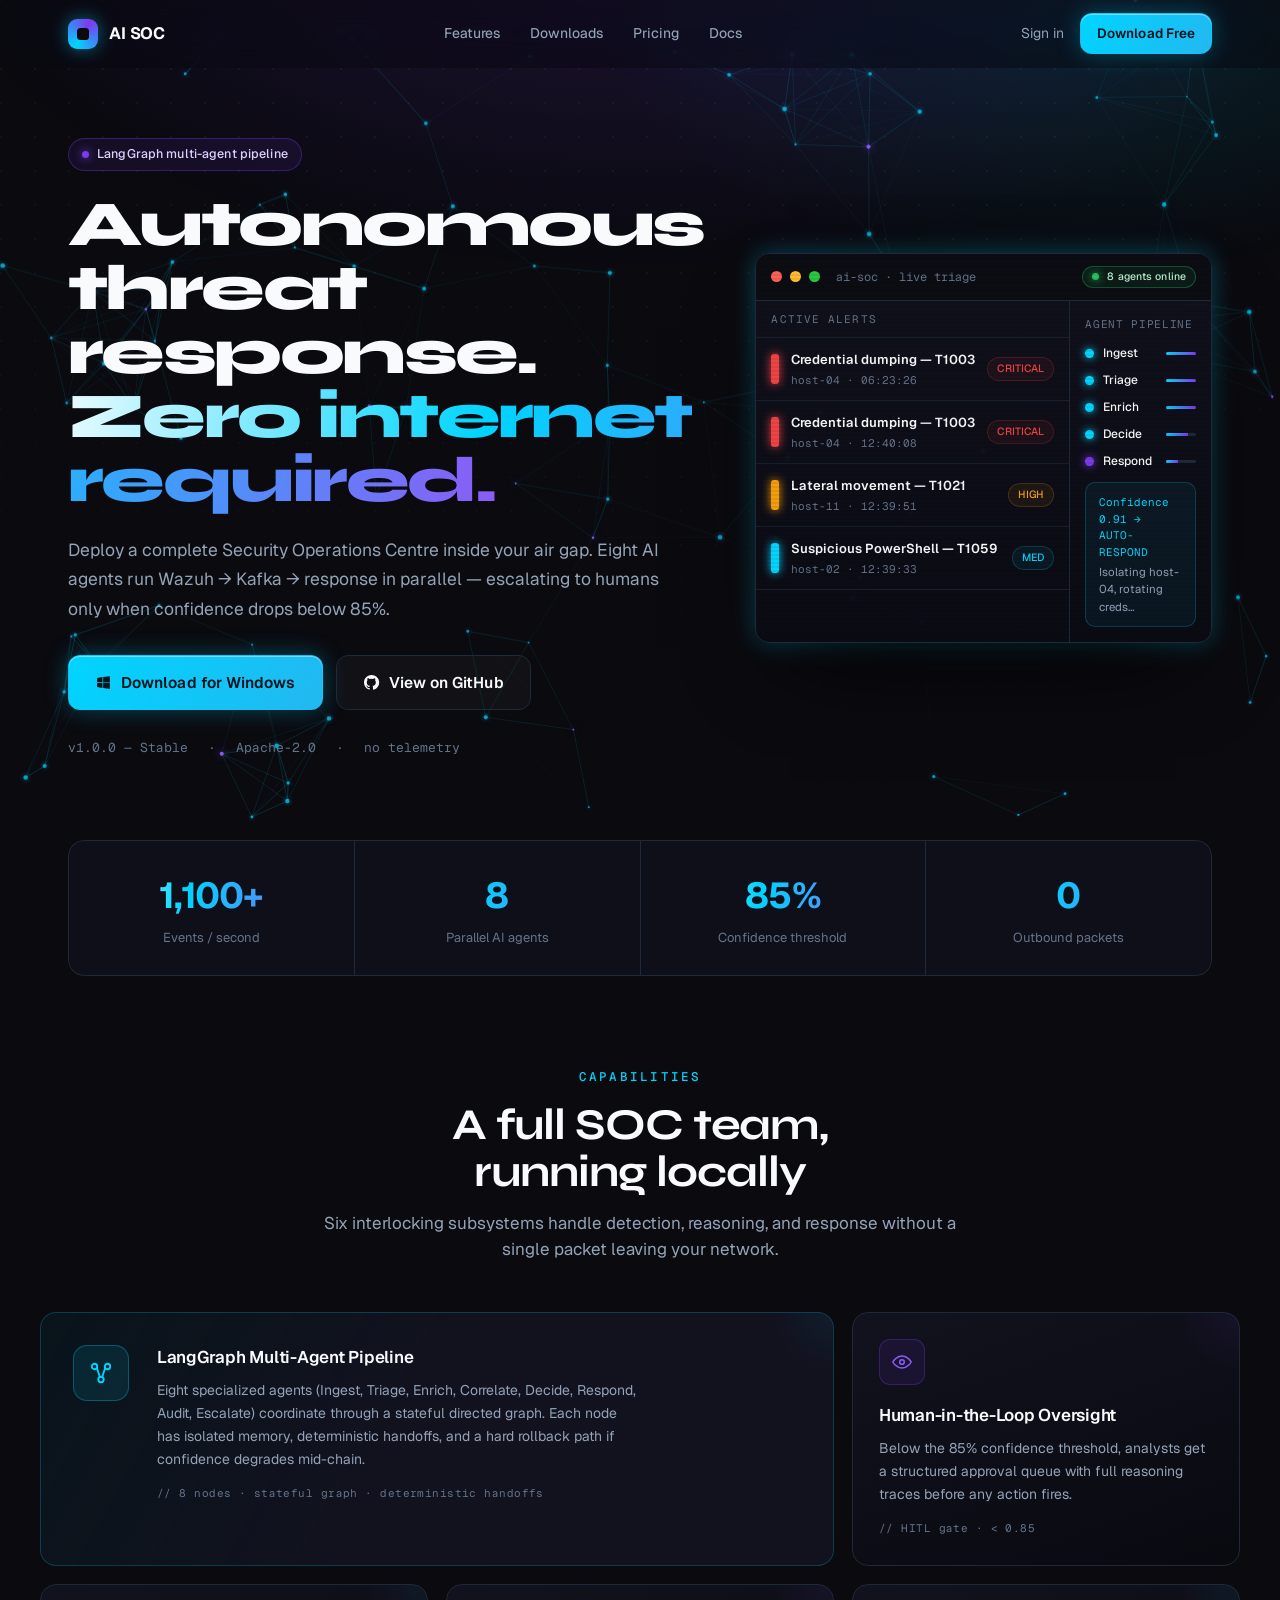
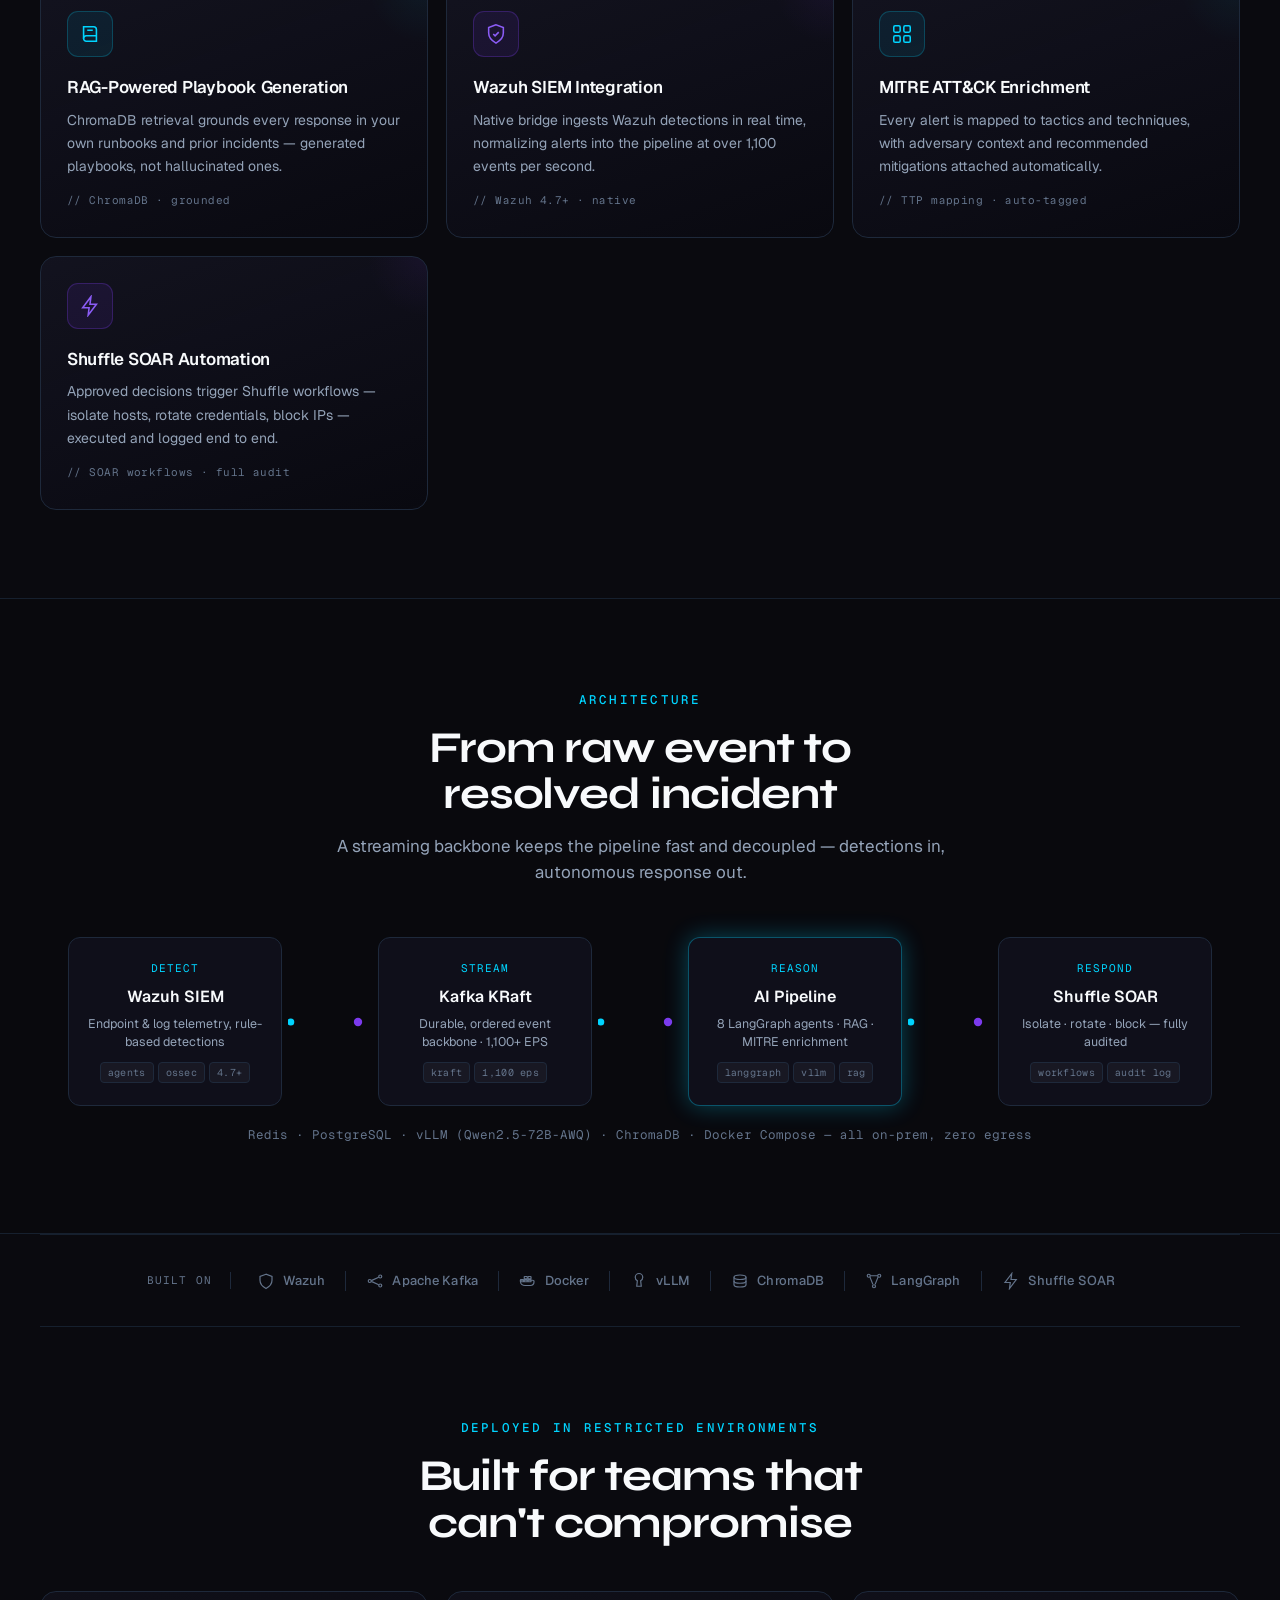
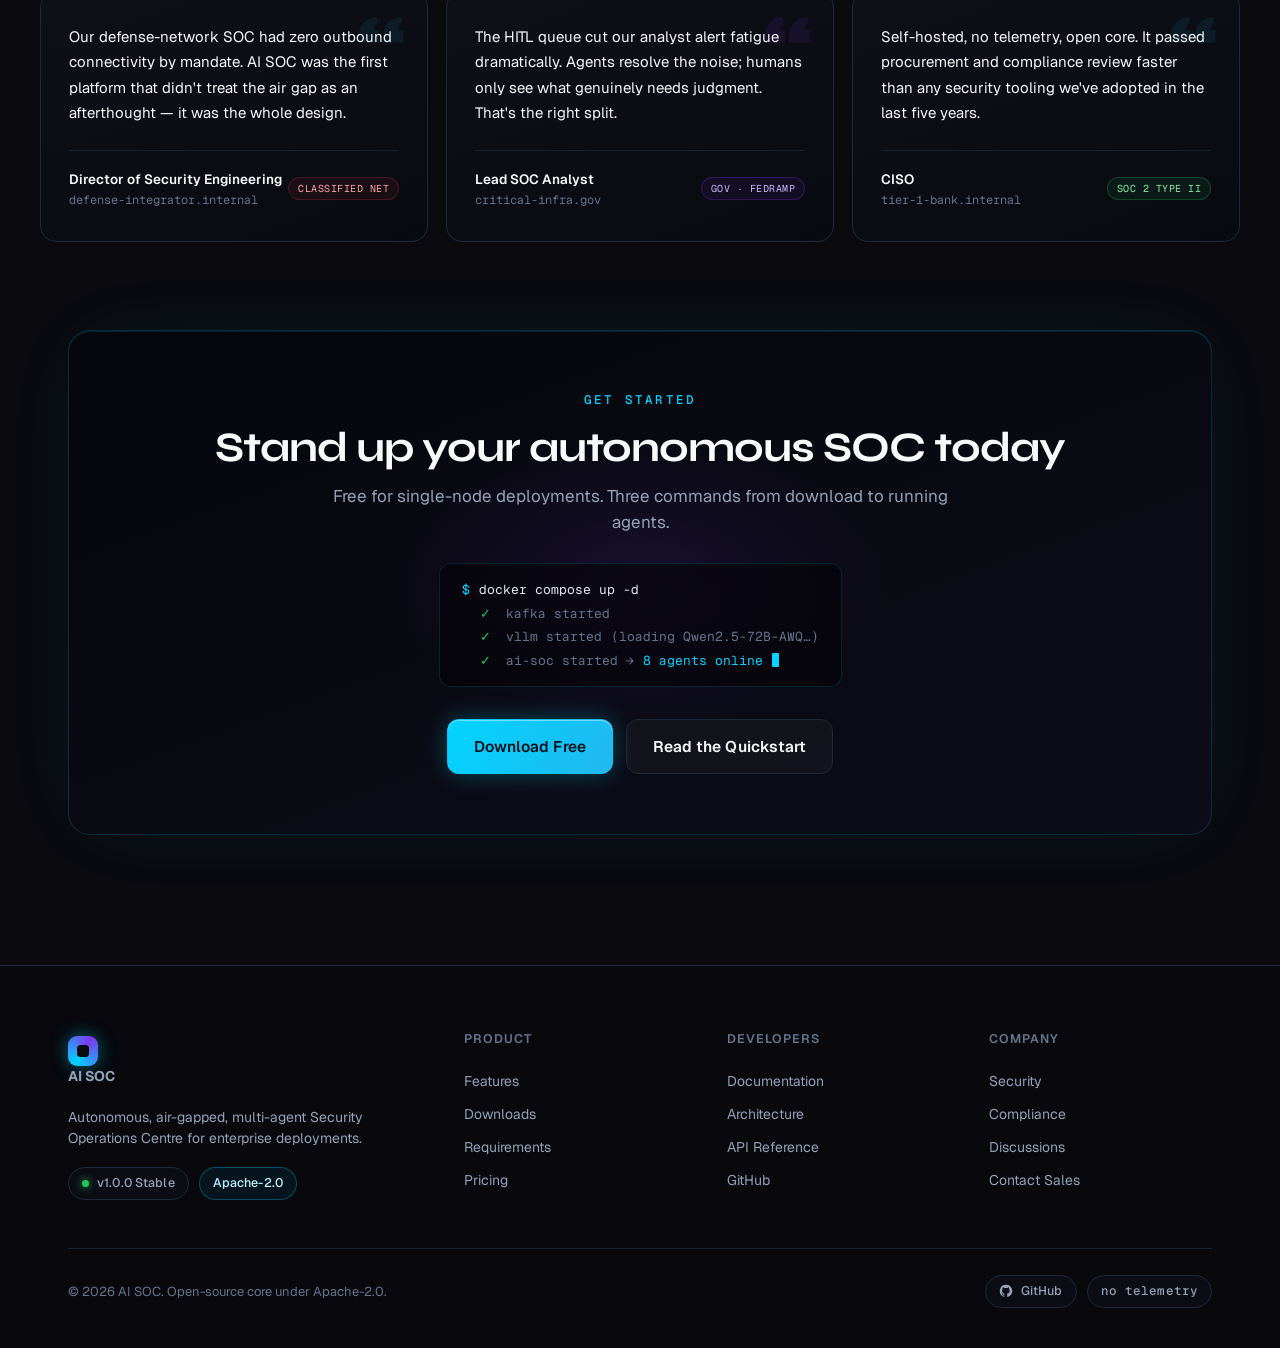
==== index.html @ e833fc6f "first commit" ====
<!DOCTYPE html>
<html lang="en">
<head>
<meta charset="UTF-8" />
<meta name="viewport" content="width=device-width, initial-scale=1.0" />
<title>AI SOC — Autonomous Threat Response. Zero Internet Required.</title>
<meta name="description" content="AI SOC is an autonomous, air-gapped Security Operations Centre. Eight LangGraph agents run Wazuh-to-response locally with no internet required. Apache-2.0 open source." />
<link rel="icon" href="assets/favicon.svg" type="image/svg+xml" />
<link rel="preconnect" href="https://fonts.googleapis.com" />
<link rel="preconnect" href="https://fonts.gstatic.com" crossorigin />
<link href="https://fonts.googleapis.com/css2?family=Syne:wght@700;800&family=Geist:wght@300;400;500;600;700;800&family=Geist+Mono:wght@400;500;600&display=swap" rel="stylesheet" />
<link rel="stylesheet" href="assets/tokens.css" />
<link rel="stylesheet" href="assets/site.css" />
</head>
<body>
<div class="bg-grid"></div>
<div class="bg-aurora"></div>

<!-- ============ NAV ============ -->
<header class="site-nav">
  <div class="container">
    <a class="brand" href="index.html"><span class="logo-mark"><span></span></span>AI&nbsp;SOC</a>
    <nav class="nav-links">
      <a href="index.html#features">Features</a>
      <a href="downloads.html">Downloads</a>
      <a href="pricing.html">Pricing</a>
      <a href="docs.html">Docs</a>
    </nav>
    <div class="nav-right">
      <a class="nav-signin" href="docs.html">Sign in</a>
      <a class="btn btn--primary" href="downloads.html" style="padding:9px 16px;font-size:13.5px">Download Free</a>
      <button class="nav-burger" aria-label="Menu"><svg viewBox="0 0 24 24" fill="none" stroke-width="2"><path d="M4 7h16M4 12h16M4 17h16"/></svg></button>
    </div>
  </div>
</header>
<div class="mobile-drawer">
  <a href="index.html#features">Features</a>
  <a href="downloads.html">Downloads</a>
  <a href="pricing.html">Pricing</a>
  <a href="docs.html">Docs</a>
  <a class="btn btn--primary" href="downloads.html">Download Free</a>
</div>

<main class="page">
<!-- ============ HERO (split) ============ -->
<section class="page-hero">
  <canvas data-nodegraph data-density="0.00009" class="ng"></canvas>
  <div class="container">
    <div class="split-hero">
      <div class="hero-left reveal">
        <span class="pill pill--violet"><span class="dot" style="background:var(--violet);box-shadow:0 0 10px var(--violet)"></span>LangGraph multi-agent pipeline</span>
        <h1 class="hero-h1">
          Autonomous threat response.<br><span class="grad-text">Zero internet required.</span>
        </h1>
        <p style="color:var(--text-muted);font-size:17.5px;line-height:1.68;margin-top:22px;max-width:50ch">
          Deploy a complete Security Operations Centre inside your air gap. Eight AI agents run
          Wazuh&nbsp;→&nbsp;Kafka&nbsp;→&nbsp;response in parallel — escalating to humans only when
          confidence drops below 85%.
        </p>
        <div class="hero-ctas">
          <a class="btn btn--primary btn--lg" href="downloads.html">
            <svg viewBox="0 0 24 24" fill="currentColor"><path d="M3 5.5 10.5 4.3v7.2H3V5.5Zm0 13L10.5 19.7v-7.1H3v6Zm8.5 1.3L21 21V12.5h-9.5v7.3Zm0-15.6V11.5H21V3l-9.5 1.2Z"/></svg>
            Download for Windows
          </a>
          <a class="btn btn--ghost btn--lg" href="https://github.com">
            <svg viewBox="0 0 24 24" fill="currentColor"><path d="M12 1.5A10.5 10.5 0 0 0 8.7 22c.5.1.7-.2.7-.5v-1.8c-2.9.6-3.5-1.4-3.5-1.4-.5-1.2-1.2-1.5-1.2-1.5-.9-.6.1-.6.1-.6 1 .1 1.6 1 1.6 1 .9 1.6 2.4 1.1 3 .9.1-.7.4-1.1.6-1.4-2.3-.3-4.7-1.2-4.7-5.2 0-1.1.4-2 1-2.8-.1-.3-.5-1.3.1-2.7 0 0 .9-.3 2.8 1a9.6 9.6 0 0 1 5 0c1.9-1.3 2.8-1 2.8-1 .6 1.4.2 2.4.1 2.7.7.8 1 1.7 1 2.8 0 4-2.4 4.9-4.7 5.2.4.3.7 1 .7 2v3c0 .3.2.6.7.5A10.5 10.5 0 0 0 12 1.5Z"/></svg>
            View on GitHub
          </a>
        </div>
        <div class="hero-meta mono">
          <span>v1.0.0 — Stable</span><span>·</span>
          <span>Apache-2.0</span><span>·</span>
          <span>no telemetry</span>
        </div>
      </div>

      <!-- live dashboard mock -->
      <div class="hero-right reveal">
        <div class="mock">
          <div class="mock-bar">
            <span class="tl" style="background:#ff5f57"></span>
            <span class="tl" style="background:#febc2e"></span>
            <span class="tl" style="background:#28c840"></span>
            <span class="mock-title">ai-soc · live triage</span>
            <span class="pill pill--success" style="margin-left:auto;padding:2px 9px;font-size:10.5px">
              <span class="dot" style="background:var(--success);box-shadow:0 0 8px var(--success)"></span>8 agents online
            </span>
          </div>
          <div style="display:grid;grid-template-columns:1.32fr 1fr">
            <div style="border-right:1px solid var(--border)">
              <div class="mono" style="padding:10px 15px;font-size:11px;letter-spacing:0.1em;text-transform:uppercase;color:var(--text-dim);border-bottom:1px solid var(--border-soft)">Active alerts</div>
              <div data-alert-feed>
                <div class="alert-row"><div class="sev" style="background:#ef4444;box-shadow:0 0 10px #ef4444"></div><div style="flex:1;min-width:0"><div style="font-weight:600">Credential dumping — T1003</div><div class="mono" style="color:var(--text-dim);font-size:11px;margin-top:2px">host-04 · 12:40:08</div></div><span class="pill" style="padding:3px 9px;font-size:10.5px;color:#ef4444;border-color:#ef444433;background:#ef444411">CRITICAL</span></div>
                <div class="alert-row"><div class="sev" style="background:#f59e0b;box-shadow:0 0 10px #f59e0b"></div><div style="flex:1;min-width:0"><div style="font-weight:600">Lateral movement — T1021</div><div class="mono" style="color:var(--text-dim);font-size:11px;margin-top:2px">host-11 · 12:39:51</div></div><span class="pill" style="padding:3px 9px;font-size:10.5px;color:#f59e0b;border-color:#f59e0b33;background:#f59e0b11">HIGH</span></div>
                <div class="alert-row"><div class="sev" style="background:#00d4ff;box-shadow:0 0 10px #00d4ff"></div><div style="flex:1;min-width:0"><div style="font-weight:600">Suspicious PowerShell — T1059</div><div class="mono" style="color:var(--text-dim);font-size:11px;margin-top:2px">host-02 · 12:39:33</div></div><span class="pill" style="padding:3px 9px;font-size:10.5px;color:#00d4ff;border-color:#00d4ff33;background:#00d4ff11">MED</span></div>
              </div>
            </div>
            <div style="padding:15px">
              <div class="mono" style="font-size:11px;color:var(--text-dim);margin-bottom:12px;letter-spacing:0.06em">AGENT PIPELINE</div>
              <div id="pipe"></div>
              <div style="margin-top:12px;padding:11px 13px;border-radius:10px;background:rgba(0,212,255,0.06);border:1px solid rgba(0,212,255,0.22)">
                <div class="mono" style="font-size:11px;color:var(--cyan)">Confidence 0.91 → AUTO-RESPOND</div>
                <div style="font-size:11.5px;color:var(--text-muted);margin-top:3px">Isolating host-04, rotating creds…</div>
              </div>
            </div>
          </div>
        </div>
      </div>
    </div>
  </div>
</section>

<!-- ============ STATS BAR ============ -->
<section class="container" style="margin-top:18px">
  <div class="stats-bar reveal">
    <div class="stat-cell"><div class="stat-num grad-text" data-count="1100" data-suffix="+">1100+</div><div class="stat-label">Events / second</div></div>
    <div class="stat-cell"><div class="stat-num grad-text" data-count="8">8</div><div class="stat-label">Parallel AI agents</div></div>
    <div class="stat-cell"><div class="stat-num grad-text" data-count="85" data-suffix="%">85%</div><div class="stat-label">Confidence threshold</div></div>
    <div class="stat-cell"><div class="stat-num grad-text" data-count="0">0</div><div class="stat-label">Outbound packets</div></div>
  </div>
</section>

<!-- ============ FEATURES ============ -->
<section class="section-pad container" id="features">
  <div class="reveal" style="text-align:center;max-width:680px;margin:0 auto 50px">
    <span class="eyebrow">Capabilities</span>
    <h2 class="h-section">A full SOC team,<br>running locally</h2>
    <p class="sub-section" style="margin-left:auto;margin-right:auto">Six interlocking subsystems handle detection, reasoning, and response without a single packet leaving your network.</p>
  </div>
  <div class="feature-grid">
    <!-- Featured card: spans 2 cols -->
    <article class="feature-card feature-card--featured reveal">
      <div class="fc-icon">
        <svg viewBox="0 0 24 24"><circle cx="6" cy="6" r="2.5"/><circle cx="18" cy="6" r="2.5"/><circle cx="12" cy="18" r="2.5"/><path d="M8 7l3 9M16 7l-3 9"/></svg>
      </div>
      <div class="fc-content">
        <h3>LangGraph Multi-Agent Pipeline</h3>
        <p>Eight specialized agents (Ingest, Triage, Enrich, Correlate, Decide, Respond, Audit, Escalate) coordinate through a stateful directed graph. Each node has isolated memory, deterministic handoffs, and a hard rollback path if confidence degrades mid-chain.</p>
        <span class="fc-tag">// 8 nodes · stateful graph · deterministic handoffs</span>
      </div>
    </article>
    <article class="feature-card reveal">
      <div class="fc-icon"><svg viewBox="0 0 24 24"><path d="M2 12s3.5-6.5 10-6.5S22 12 22 12s-3.5 6.5-10 6.5S2 12 2 12Z"/><circle cx="12" cy="12" r="2.5"/></svg></div>
      <h3>Human-in-the-Loop Oversight</h3>
      <p>Below the 85% confidence threshold, analysts get a structured approval queue with full reasoning traces before any action fires.</p>
      <span class="fc-tag">// HITL gate · &lt; 0.85</span>
    </article>
    <article class="feature-card reveal">
      <div class="fc-icon"><svg viewBox="0 0 24 24"><path d="M5 4h11a3 3 0 0 1 3 3v13H8a3 3 0 0 1-3-3V4Z"/><path d="M5 17a3 3 0 0 1 3-3h11"/><path d="M9 8h6"/></svg></div>
      <h3>RAG-Powered Playbook Generation</h3>
      <p>ChromaDB retrieval grounds every response in your own runbooks and prior incidents — generated playbooks, not hallucinated ones.</p>
      <span class="fc-tag">// ChromaDB · grounded</span>
    </article>
    <article class="feature-card reveal">
      <div class="fc-icon"><svg viewBox="0 0 24 24"><path d="M12 2 4 5v6c0 5 3.5 8.5 8 11 4.5-2.5 8-6 8-11V5l-8-3Z"/><path d="m9 12 2 2 4-4"/></svg></div>
      <h3>Wazuh SIEM Integration</h3>
      <p>Native bridge ingests Wazuh detections in real time, normalizing alerts into the pipeline at over 1,100 events per second.</p>
      <span class="fc-tag">// Wazuh 4.7+ · native</span>
    </article>
    <article class="feature-card reveal">
      <div class="fc-icon"><svg viewBox="0 0 24 24"><rect x="3" y="3" width="7" height="7" rx="1.5"/><rect x="14" y="3" width="7" height="7" rx="1.5"/><rect x="3" y="14" width="7" height="7" rx="1.5"/><rect x="14" y="14" width="7" height="7" rx="1.5"/></svg></div>
      <h3>MITRE ATT&amp;CK Enrichment</h3>
      <p>Every alert is mapped to tactics and techniques, with adversary context and recommended mitigations attached automatically.</p>
      <span class="fc-tag">// TTP mapping · auto-tagged</span>
    </article>
    <article class="feature-card reveal">
      <div class="fc-icon"><svg viewBox="0 0 24 24"><path d="M13 2 4 14h7l-1 8 9-12h-7l1-8Z"/></svg></div>
      <h3>Shuffle SOAR Automation</h3>
      <p>Approved decisions trigger Shuffle workflows — isolate hosts, rotate credentials, block IPs — executed and logged end to end.</p>
      <span class="fc-tag">// SOAR workflows · full audit</span>
    </article>
  </div>
</section>

<!-- ============ ARCHITECTURE ============ -->
<section class="section-pad" style="background:rgba(8,8,13,0.5);border-top:1px solid var(--border-soft);border-bottom:1px solid var(--border-soft)">
  <div class="container">
    <div class="reveal" style="text-align:center;max-width:680px;margin:0 auto 52px">
      <span class="eyebrow">Architecture</span>
      <h2 class="h-section">From raw event to<br>resolved incident</h2>
      <p class="sub-section" style="margin-left:auto;margin-right:auto">A streaming backbone keeps the pipeline fast and decoupled — detections in, autonomous response out.</p>
    </div>
    <div class="arch reveal">
      <div class="arch-node">
        <div class="arch-stage">Detect</div>
        <div class="arch-name">Wazuh SIEM</div>
        <div class="arch-desc">Endpoint &amp; log telemetry, rule-based detections</div>
        <div class="arch-stack">
          <span class="arch-chip">agents</span>
          <span class="arch-chip">ossec</span>
          <span class="arch-chip">4.7+</span>
        </div>
      </div>
      <div class="arch-conn"><svg viewBox="0 0 60 20" preserveAspectRatio="none"><defs><linearGradient id="g1" x1="0" x2="1"><stop offset="0" stop-color="#00d4ff"/><stop offset="1" stop-color="#7c3aed"/></linearGradient></defs><line x1="2" y1="10" x2="50" y2="10" stroke="url(#g1)" stroke-width="1.5"/><circle cx="50" cy="10" r="3" fill="#7c3aed"/><circle class="flow" cx="2" cy="10" r="2.5" fill="#00d4ff"/></svg></div>
      <div class="arch-node">
        <div class="arch-stage">Stream</div>
        <div class="arch-name">Kafka KRaft</div>
        <div class="arch-desc">Durable, ordered event backbone · 1,100+ EPS</div>
        <div class="arch-stack">
          <span class="arch-chip">kraft</span>
          <span class="arch-chip">1,100 eps</span>
        </div>
      </div>
      <div class="arch-conn"><svg viewBox="0 0 60 20" preserveAspectRatio="none"><line x1="2" y1="10" x2="50" y2="10" stroke="url(#g1)" stroke-width="1.5"/><circle cx="50" cy="10" r="3" fill="#7c3aed"/><circle class="flow" cx="2" cy="10" r="2.5" fill="#00d4ff"/></svg></div>
      <div class="arch-node" style="border-color:rgba(0,212,255,0.35);box-shadow:var(--glow-cyan)">
        <div class="arch-stage">Reason</div>
        <div class="arch-name">AI Pipeline</div>
        <div class="arch-desc">8 LangGraph agents · RAG · MITRE enrichment</div>
        <div class="arch-stack">
          <span class="arch-chip">langgraph</span>
          <span class="arch-chip">vllm</span>
          <span class="arch-chip">rag</span>
        </div>
      </div>
      <div class="arch-conn"><svg viewBox="0 0 60 20" preserveAspectRatio="none"><line x1="2" y1="10" x2="50" y2="10" stroke="url(#g1)" stroke-width="1.5"/><circle cx="50" cy="10" r="3" fill="#7c3aed"/><circle class="flow" cx="2" cy="10" r="2.5" fill="#00d4ff"/></svg></div>
      <div class="arch-node">
        <div class="arch-stage">Respond</div>
        <div class="arch-name">Shuffle SOAR</div>
        <div class="arch-desc">Isolate · rotate · block — fully audited</div>
        <div class="arch-stack">
          <span class="arch-chip">workflows</span>
          <span class="arch-chip">audit log</span>
        </div>
      </div>
    </div>
    <div class="reveal mono" style="text-align:center;margin-top:20px;color:var(--text-dim);font-size:12.5px">
      Redis&nbsp;·&nbsp;PostgreSQL&nbsp;·&nbsp;vLLM&nbsp;(Qwen2.5-72B-AWQ)&nbsp;·&nbsp;ChromaDB&nbsp;·&nbsp;Docker Compose — all on-prem, zero egress
    </div>
  </div>
</section>

<!-- ============ TECH STACK BAR ============ -->
<section class="container section-pad" style="padding-top:0;padding-bottom:0">
  <div class="tech-stack-bar reveal">
    <span class="tech-label">Built on</span>
    <div class="tech-item">
      <!-- Wazuh shield icon -->
      <svg viewBox="0 0 24 24" fill="none" stroke="currentColor" stroke-width="1.6"><path d="M12 3 4 6v5c0 5 3.3 8.5 8 11 4.7-2.5 8-6 8-11V6l-8-3Z"/></svg>
      Wazuh
    </div>
    <div class="tech-sep"></div>
    <div class="tech-item">
      <!-- Kafka streams icon -->
      <svg viewBox="0 0 24 24" fill="none" stroke="currentColor" stroke-width="1.6"><circle cx="5" cy="12" r="2"/><circle cx="19" cy="6" r="2"/><circle cx="19" cy="18" r="2"/><path d="M7 11.5 17 7M7 12.5 17 17"/></svg>
      Apache Kafka
    </div>
    <div class="tech-sep"></div>
    <div class="tech-item">
      <!-- Docker icon -->
      <svg viewBox="0 0 24 24" fill="none" stroke="currentColor" stroke-width="1.6"><rect x="2" y="10" width="4" height="3" rx=".5"/><rect x="7" y="10" width="4" height="3" rx=".5"/><rect x="12" y="10" width="4" height="3" rx=".5"/><rect x="7" y="6" width="4" height="3" rx=".5"/><rect x="12" y="6" width="4" height="3" rx=".5"/><path d="M2 13c0 3 3 5 6 5h7c2.8 0 5-2.2 5-5 0-.5-.1-1-.2-1.4C19.3 10.8 18 11 17 11H2v2Z"/></svg>
      Docker
    </div>
    <div class="tech-sep"></div>
    <div class="tech-item">
      <!-- vLLM / inference icon -->
      <svg viewBox="0 0 24 24" fill="none" stroke="currentColor" stroke-width="1.6"><path d="M12 2a5 5 0 0 1 5 5c0 2-1.1 3.7-2.8 4.6L15 19H9l.8-7.4A5 5 0 0 1 7 7a5 5 0 0 1 5-5Z"/></svg>
      vLLM
    </div>
    <div class="tech-sep"></div>
    <div class="tech-item">
      <!-- ChromaDB vector icon -->
      <svg viewBox="0 0 24 24" fill="none" stroke="currentColor" stroke-width="1.6"><ellipse cx="12" cy="7" rx="8" ry="3"/><path d="M4 7v5c0 1.66 3.58 3 8 3s8-1.34 8-3V7"/><path d="M4 12v5c0 1.66 3.58 3 8 3s8-1.34 8-3v-5"/></svg>
      ChromaDB
    </div>
    <div class="tech-sep"></div>
    <div class="tech-item">
      <!-- LangGraph nodes icon -->
      <svg viewBox="0 0 24 24" fill="none" stroke="currentColor" stroke-width="1.6"><circle cx="5" cy="5" r="2"/><circle cx="19" cy="5" r="2"/><circle cx="12" cy="19" r="2"/><path d="M7 5h10M6.5 6.5l4 10M17.5 6.5l-4 10"/></svg>
      LangGraph
    </div>
    <div class="tech-sep"></div>
    <div class="tech-item">
      <!-- Shuffle SOAR lightning icon -->
      <svg viewBox="0 0 24 24" fill="none" stroke="currentColor" stroke-width="1.6"><path d="M13 2 4 14h7l-1 8 9-12h-7l1-8Z"/></svg>
      Shuffle SOAR
    </div>
  </div>
</section>

<!-- ============ TESTIMONIALS ============ -->
<section class="section-pad container">
  <div class="reveal" style="text-align:center;max-width:680px;margin:0 auto 44px">
    <span class="eyebrow">Deployed in restricted environments</span>
    <h2 class="h-section">Built for teams that can't compromise</h2>
  </div>
  <div class="testimonial-grid">
    <figure class="testimonial-card reveal" style="margin:0">
      <blockquote>Our defense-network SOC had zero outbound connectivity by mandate. AI&nbsp;SOC was the first platform that didn't treat the air gap as an afterthought — it was the whole design.</blockquote>
      <div class="testimonial-footer">
        <div>
          <div class="testimonial-role">Director of Security Engineering</div>
          <div class="testimonial-org">defense-integrator.internal</div>
        </div>
        <span class="testimonial-badge badge-classified">CLASSIFIED NET</span>
      </div>
    </figure>
    <figure class="testimonial-card reveal" style="margin:0">
      <blockquote>The HITL queue cut our analyst alert fatigue dramatically. Agents resolve the noise; humans only see what genuinely needs judgment. That's the right split.</blockquote>
      <div class="testimonial-footer">
        <div>
          <div class="testimonial-role">Lead SOC Analyst</div>
          <div class="testimonial-org">critical-infra.gov</div>
        </div>
        <span class="testimonial-badge badge-gov">GOV · FEDRAMP</span>
      </div>
    </figure>
    <figure class="testimonial-card reveal" style="margin:0">
      <blockquote>Self-hosted, no telemetry, open core. It passed procurement and compliance review faster than any security tooling we've adopted in the last five years.</blockquote>
      <div class="testimonial-footer">
        <div>
          <div class="testimonial-role">CISO</div>
          <div class="testimonial-org">tier-1-bank.internal</div>
        </div>
        <span class="testimonial-badge">SOC 2 TYPE II</span>
      </div>
    </figure>
  </div>
</section>

<!-- ============ CTA STRIP ============ -->
<section class="container" style="padding-bottom:90px">
  <div class="cta-strip reveal">
    <div style="position:relative;z-index:2">
      <span class="eyebrow" style="display:block;margin-bottom:16px">Get started</span>
      <h2 class="h-section" style="font-size:clamp(28px,3.6vw,42px);margin:0">Stand up your autonomous SOC today</h2>
      <p class="sub-section" style="margin:14px auto 0">Free for single-node deployments. Three commands from download to running agents.</p>
      <div class="cta-terminal">
        <div class="t-line"><span class="t-prompt">$</span><span class="t-cmd">docker compose up -d</span></div>
        <div class="t-line t-output"><span class="t-ok">✓</span>kafka started</div>
        <div class="t-line t-output"><span class="t-ok">✓</span>vllm started <span style="color:var(--text-dim)">(loading Qwen2.5-72B-AWQ…)</span></div>
        <div class="t-line t-output"><span class="t-ok">✓</span>ai-soc started → <span style="color:var(--cyan)">8 agents online</span><span class="t-cursor"></span></div>
      </div>
      <div class="cta-btns">
        <a class="btn btn--primary btn--lg" href="downloads.html">Download Free</a>
        <a class="btn btn--ghost btn--lg" href="docs.html">Read the Quickstart</a>
      </div>
    </div>
  </div>
</section>
</main>

<!-- ============ FOOTER ============ -->
<footer class="site-footer">
  <div class="container">
    <div class="footer-grid">
      <div class="footer-col">
        <a class="brand" href="index.html" style="margin-bottom:14px"><span class="logo-mark"><span></span></span>AI&nbsp;SOC</a>
        <p style="color:var(--text-muted);font-size:14px;max-width:34ch;margin:0">Autonomous, air-gapped, multi-agent Security Operations Centre for enterprise deployments.</p>
        <div class="footer-badges" style="margin-top:18px">
          <span class="pill"><span class="dot" style="background:var(--success);box-shadow:0 0 8px var(--success)"></span>v1.0.0 Stable</span>
          <span class="pill pill--cyan">Apache-2.0</span>
        </div>
      </div>
      <div class="footer-col">
        <h4>Product</h4>
        <a href="index.html#features">Features</a>
        <a href="downloads.html">Downloads</a>
        <a href="requirements.html">Requirements</a>
        <a href="pricing.html">Pricing</a>
      </div>
      <div class="footer-col">
        <h4>Developers</h4>
        <a href="docs.html">Documentation</a>
        <a href="docs.html#architecture">Architecture</a>
        <a href="docs.html#api">API Reference</a>
        <a href="https://github.com">GitHub</a>
      </div>
      <div class="footer-col">
        <h4>Company</h4>
        <a href="#">Security</a>
        <a href="#">Compliance</a>
        <a href="https://github.com">Discussions</a>
        <a href="#">Contact Sales</a>
      </div>
    </div>
    <div class="footer-bottom">
      <span class="meta">© 2026 AI SOC. Open-source core under Apache-2.0.</span>
      <div class="footer-badges">
        <a href="https://github.com" class="pill" style="cursor:pointer">
          <svg viewBox="0 0 24 24" width="14" height="14" fill="currentColor" style="display:block"><path d="M12 1.5A10.5 10.5 0 0 0 8.7 22c.5.1.7-.2.7-.5v-1.8c-2.9.6-3.5-1.4-3.5-1.4-.5-1.2-1.2-1.5-1.2-1.5-.9-.6.1-.6.1-.6 1 .1 1.6 1 1.6 1 .9 1.6 2.4 1.1 3 .9.1-.7.4-1.1.6-1.4-2.3-.3-4.7-1.2-4.7-5.2 0-1.1.4-2 1-2.8-.1-.3-.5-1.3.1-2.7 0 0 .9-.3 2.8 1a9.6 9.6 0 0 1 5 0c1.9-1.3 2.8-1 2.8-1 .6 1.4.2 2.4.1 2.7.7.8 1 1.7 1 2.8 0 4-2.4 4.9-4.7 5.2.4.3.7 1 .7 2v3c0 .3.2.6.7.5A10.5 10.5 0 0 0 12 1.5Z"/></svg>
          GitHub
        </a>
        <span class="pill mono">no telemetry</span>
      </div>
    </div>
  </div>
</footer>

<style>
  #pipe .pipe-row { display:flex; align-items:center; gap:9px; margin-bottom:9px; }
  .flow { animation: flowMove 1.8s linear infinite; }
  @keyframes flowMove { from { transform: translateX(0); } to { transform: translateX(48px); } }
</style>

<script src="assets/nodegraph.js"></script>
<script src="assets/site.js"></script>
<script>
  // build pipeline bars in hero
  (function () {
    const pipe = document.getElementById("pipe");
    if (!pipe) return;
    const stages = [["Ingest",100],["Triage",100],["Enrich",100],["Decide",72],["Respond",40]];
    pipe.innerHTML = stages.map(([s,p],i) =>
      `<div class="pipe-row">
         <span style="width:9px;height:9px;border-radius:50%;background:${i<4?'var(--cyan)':'var(--violet)'};box-shadow:0 0 8px ${i<4?'var(--cyan)':'var(--violet)'}"></span>
         <span style="font-size:12px;font-weight:500;width:54px">${s}</span>
         <span style="flex:1;height:3px;border-radius:9px;background:var(--border);overflow:hidden"><span style="display:block;width:${p}%;height:100%;background:linear-gradient(90deg,var(--cyan),var(--violet))"></span></span>
       </div>`).join("");
  })();
</script>
</body>
</html>
---- assets/tokens.css ----
/* ===========================================================
   AI SOC — Design Tokens
   Dark, enterprise AI-infra aesthetic (Linear / Vercel vibes)
   =========================================================== */

:root {
  /* Surfaces */
  --bg:            #0a0a0f;
  --bg-card:       #0f0f1a;
  --bg-elevated:   #1a1a2e;
  --bg-card-2:     #12121f;

  /* Text */
  --text:          #f8fafc;
  --text-muted:    #94a3b8;
  --text-dim:      #64748b;

  /* Accents */
  --cyan:          #00d4ff;
  --violet:        #7c3aed;
  --violet-bright: #8b5cf6;

  /* Semantic */
  --danger:        #ef4444;
  --warning:       #f59e0b;
  --success:       #22c55e;
  --info:          #38bdf8;

  /* Lines */
  --border:        #1e293b;
  --border-soft:   #16202e;
  --border-glow:   rgba(0, 212, 255, 0.30);

  /* Gradients */
  --grad-text:     linear-gradient(100deg, #e8fbff 0%, #00d4ff 40%, #8b5cf6 100%);
  --grad-cta:      linear-gradient(120deg, #00d4ff 0%, #22b8f0 100%);
  --grad-violet:   linear-gradient(135deg, #7c3aed 0%, #4f46e5 100%);
  --grad-surface:  radial-gradient(1200px 600px at 50% -10%, rgba(124,58,237,0.18), transparent 60%),
                   radial-gradient(900px 500px at 85% 0%, rgba(0,212,255,0.12), transparent 55%);

  /* Glows */
  --glow-cyan:     0 0 24px rgba(0, 212, 255, 0.30);
  --glow-cyan-lg:  0 0 48px rgba(0, 212, 255, 0.35);
  --glow-violet:   0 0 28px rgba(124, 58, 237, 0.40);

  /* Radii */
  --r-sm: 8px;
  --r-md: 12px;
  --r-lg: 16px;
  --r-xl: 22px;
  --r-pill: 999px;

  /* Type */
  --font-display: "Syne", "Geist", -apple-system, BlinkMacSystemFont, sans-serif;
  --font-sans: "Geist", -apple-system, BlinkMacSystemFont, "Segoe UI", sans-serif;
  --font-mono: "Geist Mono", "SF Mono", "JetBrains Mono", ui-monospace, monospace;

  /* Layout */
  --maxw: 1200px;
  --nav-h: 68px;
}

/* ---- Reset ---- */
*, *::before, *::after { box-sizing: border-box; }
html { -webkit-text-size-adjust: 100%; }
body {
  margin: 0;
  background: var(--bg);
  color: var(--text);
  font-family: var(--font-sans);
  font-feature-settings: "ss01", "cv01";
  -webkit-font-smoothing: antialiased;
  line-height: 1.5;
}
a { color: inherit; text-decoration: none; }
button { font-family: inherit; cursor: pointer; }
img { max-width: 100%; display: block; }
::selection { background: rgba(0,212,255,0.30); color: #fff; }

/* ---- Scan-line keyframe ---- */
@keyframes scanline {
  0%   { transform: translateY(-100%); }
  100% { transform: translateY(100vh); }
}
@keyframes blink-cursor { 0%,100% { opacity: 1; } 50% { opacity: 0; } }
@keyframes terminal-type { from { width: 0; } to { width: 100%; } }

/* ---- Scrollbar ---- */
::-webkit-scrollbar { width: 11px; height: 11px; }
::-webkit-scrollbar-track { background: var(--bg); }
::-webkit-scrollbar-thumb { background: #1c2740; border-radius: 99px; border: 3px solid var(--bg); }
::-webkit-scrollbar-thumb:hover { background: #25324f; }

/* ===========================================================
   Reusable atoms
   =========================================================== */

.container { width: 100%; max-width: var(--maxw); margin: 0 auto; padding: 0 28px; }

/* Background texture: dot grid + drifting aurora */
.bg-grid {
  position: fixed; inset: 0; z-index: 0; pointer-events: none;
  background-image:
    radial-gradient(circle at 1px 1px, rgba(148,163,184,0.07) 1px, transparent 0);
  background-size: 34px 34px;
  mask-image: radial-gradient(120% 90% at 50% 0%, #000 35%, transparent 100%);
}
.bg-aurora {
  position: fixed; inset: 0; z-index: 0; pointer-events: none;
  background: var(--grad-surface);
}

/* Display headings — Syne gives technical authority */
.display-h { font-family: var(--font-display); }

/* Gradient headline text */
.grad-text {
  background: var(--grad-text);
  -webkit-background-clip: text; background-clip: text;
  -webkit-text-fill-color: transparent; color: transparent;
}

/* Pills / badges */
.pill {
  display: inline-flex; align-items: center; gap: 8px;
  padding: 6px 13px; border-radius: var(--r-pill);
  font-size: 12.5px; font-weight: 500; letter-spacing: 0.01em;
  border: 1px solid var(--border);
  background: rgba(15,15,26,0.6);
  color: var(--text-muted);
}
.pill .dot { width: 7px; height: 7px; border-radius: 50%; background: var(--cyan); box-shadow: 0 0 10px var(--cyan); }
.pill--cyan { color: #bdf1ff; border-color: rgba(0,212,255,0.3); background: rgba(0,212,255,0.07); }
.pill--violet { color: #ddd0ff; border-color: rgba(124,58,237,0.35); background: rgba(124,58,237,0.10); }
.pill--success { color: #bbf7d0; border-color: rgba(34,197,94,0.35); background: rgba(34,197,94,0.08); }

/* Buttons */
.btn {
  display: inline-flex; align-items: center; justify-content: center; gap: 9px;
  padding: 12px 20px; border-radius: var(--r-md);
  font-size: 14.5px; font-weight: 600; letter-spacing: 0.005em;
  border: 1px solid transparent; transition: all .2s ease; white-space: nowrap;
}
.btn svg { width: 17px; height: 17px; }
.btn--primary {
  background: var(--grad-cta); color: #04141c;
  box-shadow: var(--glow-cyan), inset 0 1px 0 rgba(255,255,255,0.4);
}
.btn--primary:hover { box-shadow: var(--glow-cyan-lg), inset 0 1px 0 rgba(255,255,255,0.5); transform: translateY(-1px); }
.btn--ghost {
  background: rgba(255,255,255,0.03); color: var(--text);
  border-color: var(--border);
}
.btn--ghost:hover { border-color: #2c3a52; background: rgba(255,255,255,0.06); }
.btn--violet {
  background: var(--grad-violet); color: #fff;
  box-shadow: var(--glow-violet), inset 0 1px 0 rgba(255,255,255,0.25);
}
.btn--violet:hover { transform: translateY(-1px); filter: brightness(1.08); }
.btn--lg { padding: 15px 26px; font-size: 15.5px; border-radius: var(--r-md); }
.btn--block { width: 100%; }

/* Glass card */
.glass {
  background: linear-gradient(180deg, rgba(20,20,34,0.75), rgba(12,12,22,0.65));
  border: 1px solid var(--border);
  border-radius: var(--r-lg);
  backdrop-filter: blur(14px);
  -webkit-backdrop-filter: blur(14px);
}

/* Section eyebrow */
.eyebrow {
  font-family: var(--font-mono); font-size: 12.5px; letter-spacing: 0.18em;
  text-transform: uppercase; color: var(--cyan); font-weight: 500;
}

/* Section heading */
.h-section { font-family: var(--font-display); font-size: clamp(28px, 4vw, 44px); font-weight: 700; letter-spacing: -0.025em; line-height: 1.06; margin: 14px 0 0; }
.sub-section { color: var(--text-muted); font-size: 17px; max-width: 60ch; margin: 16px 0 0; }

/* Animated gradient border (for highlighted cards) */
@property --angle { syntax: "<angle>"; initial-value: 0deg; inherits: false; }
.grad-border {
  position: relative; isolation: isolate;
}
.grad-border::before {
  content: ""; position: absolute; inset: -1px; border-radius: inherit; z-index: -1;
  background: conic-gradient(from var(--angle), var(--cyan), var(--violet), var(--cyan));
  animation: spin-angle 6s linear infinite;
}
@keyframes spin-angle { to { --angle: 360deg; } }

/* Scroll reveal — only hide/animate when motion is allowed.
   Under reduced-motion (or no JS) content is shown immediately. */
@media (prefers-reduced-motion: no-preference) {
  .reveal { opacity: 0; transform: translateY(22px); transition: opacity .7s cubic-bezier(.2,.7,.2,1), transform .7s cubic-bezier(.2,.7,.2,1); }
  .reveal.in { opacity: 1; transform: none; }
}

@keyframes glow-pulse { 0%,100% { opacity: .55; } 50% { opacity: 1; } }
@keyframes float-y { 0%,100% { transform: translateY(0); } 50% { transform: translateY(-8px); } }

@media (prefers-reduced-motion: reduce) {
  *, *::before, *::after { animation-duration: .001ms !important; animation-iteration-count: 1 !important; transition-duration: .01ms !important; }
}
---- assets/site.css ----
/* ===========================================================
   AI SOC — Shared site chrome & marketing components
   (loaded after tokens.css on every page)
   =========================================================== */

/* ---------------- NAV ---------------- */
.site-nav {
  position: fixed; top: 0; left: 0; right: 0; z-index: 50;
  height: var(--nav-h);
  display: flex; align-items: center;
  background: rgba(10,10,15,0.55);
  backdrop-filter: blur(16px) saturate(140%);
  -webkit-backdrop-filter: blur(16px) saturate(140%);
  border-bottom: 1px solid transparent;
  transition: background .3s ease, border-color .3s ease;
}
.site-nav.scrolled { background: rgba(10,10,15,0.82); border-bottom-color: var(--border); }
.site-nav .container { display: flex; align-items: center; justify-content: space-between; }

.brand { display: flex; align-items: center; gap: 11px; font-weight: 700; letter-spacing: -0.01em; font-size: 16.5px; }
.logo-mark {
  width: 30px; height: 30px; border-radius: 9px;
  background: conic-gradient(from 210deg, var(--cyan), var(--violet), var(--cyan));
  display: grid; place-items: center; box-shadow: 0 0 18px rgba(0,212,255,0.45);
  flex-shrink: 0;
}
.logo-mark span { width: 12px; height: 12px; border-radius: 3.5px; background: var(--bg); }

.nav-links { display: flex; gap: 30px; }
.nav-links a { font-size: 14px; color: var(--text-muted); font-weight: 450; transition: color .15s; position: relative; }
.nav-links a:hover, .nav-links a.active { color: var(--text); }
.nav-links a.active::after { content: ""; position: absolute; left: 0; right: 0; bottom: -22px; height: 2px; background: var(--cyan); box-shadow: 0 0 8px var(--cyan); }

.nav-right { display: flex; align-items: center; gap: 16px; }
.nav-signin { font-size: 14px; color: var(--text-muted); }
.nav-signin:hover { color: var(--text); }

.nav-burger { display: none; width: 40px; height: 40px; border-radius: 9px; background: rgba(255,255,255,0.04); border: 1px solid var(--border); align-items: center; justify-content: center; }
.nav-burger svg { width: 20px; height: 20px; stroke: var(--text); }

/* mobile drawer */
.mobile-drawer {
  position: fixed; inset: var(--nav-h) 0 0; z-index: 49;
  background: rgba(8,8,13,0.97); backdrop-filter: blur(20px);
  padding: 26px 28px; display: none; flex-direction: column; gap: 4px;
}
.mobile-drawer.open { display: flex; }
.mobile-drawer a { padding: 15px 4px; font-size: 18px; border-bottom: 1px solid var(--border-soft); color: var(--text); }
.mobile-drawer .btn { margin-top: 18px; }

/* ---------------- PAGE SCAFFOLD ---------------- */
.page { position: relative; z-index: 1; }
.page-hero { position: relative; padding-top: calc(var(--nav-h) + 70px); padding-bottom: 64px; overflow: hidden; }
.page-hero .ng { position: absolute; inset: 0; width: 100%; height: 100%; z-index: 0; }
section { position: relative; z-index: 1; }
.section-pad { padding: 88px 0; }

/* ---------------- FOOTER ---------------- */
.site-footer { border-top: 1px solid var(--border); margin-top: 40px; padding: 64px 0 40px; position: relative; z-index: 1; background: rgba(8,8,13,0.6); }
.footer-grid { display: grid; grid-template-columns: 1.6fr repeat(3, 1fr); gap: 40px; }
.footer-col h4 { font-size: 12.5px; letter-spacing: 0.08em; text-transform: uppercase; color: var(--text-dim); margin: 0 0 16px; font-weight: 600; }
.footer-col a { display: block; color: var(--text-muted); font-size: 14px; padding: 6px 0; }
.footer-col a:hover { color: var(--cyan); }
.footer-bottom { display: flex; align-items: center; justify-content: space-between; margin-top: 48px; padding-top: 26px; border-top: 1px solid var(--border-soft); flex-wrap: wrap; gap: 16px; }
.footer-bottom .meta { color: var(--text-dim); font-size: 13px; }
.footer-badges { display: flex; gap: 10px; flex-wrap: wrap; }

/* ---------------- HERO LAYOUT ---------------- */
.split-hero {
  display: grid;
  grid-template-columns: 1fr 1.05fr;
  gap: 52px;
  align-items: center;
  position: relative;
  z-index: 2;
}
.hero-left { position: relative; }
.hero-h1 {
  font-family: var(--font-display);
  font-size: clamp(40px, 5.4vw, 64px);
  font-weight: 800;
  letter-spacing: -0.04em;
  line-height: 1.0;
  margin: 22px 0 0;
}
.hero-meta {
  display: flex;
  align-items: center;
  gap: 20px;
  margin-top: 28px;
  color: var(--text-dim);
  font-size: 13px;
}
.hero-ctas {
  display: flex;
  gap: 13px;
  margin-top: 32px;
  flex-wrap: wrap;
}
.hero-right {
  animation: float-y 8s ease-in-out infinite;
}

/* scanline overlay for the mock dashboard */
.mock { position: relative; overflow: hidden; }
.mock::after {
  content: "";
  position: absolute;
  inset: 0;
  background: repeating-linear-gradient(
    0deg,
    transparent,
    transparent 2px,
    rgba(0, 0, 0, 0.07) 2px,
    rgba(0, 0, 0, 0.07) 4px
  );
  pointer-events: none;
  z-index: 10;
}

/* ---------------- FEATURE CARDS ---------------- */
.feature-grid {
  display: grid;
  grid-template-columns: repeat(3, 1fr);
  grid-template-rows: auto auto;
  gap: 18px;
}
.feature-card {
  padding: 26px; border-radius: var(--r-lg);
  background: linear-gradient(160deg, rgba(22,22,38,0.7), rgba(10,10,18,0.6));
  border: 1px solid var(--border); transition: transform .25s, border-color .25s, box-shadow .25s;
  position: relative; overflow: hidden;
}
/* subtle corner accent */
.feature-card::after {
  content: "";
  position: absolute;
  top: 0; right: 0;
  width: 60px; height: 60px;
  background: radial-gradient(circle at top right, rgba(0,212,255,0.06), transparent 70%);
  pointer-events: none;
}
.feature-card:nth-child(even)::after {
  background: radial-gradient(circle at top right, rgba(124,58,237,0.08), transparent 70%);
}
/* first card: hero treatment — spans 2 columns */
.feature-card--featured {
  grid-column: span 2;
  display: grid;
  grid-template-columns: auto 1fr;
  gap: 0 28px;
  align-items: start;
  padding: 32px;
  background: linear-gradient(120deg, rgba(0,212,255,0.05) 0%, rgba(22,22,38,0.7) 50%);
  border-color: rgba(0,212,255,0.22);
}
.feature-card--featured .fc-icon {
  width: 56px; height: 56px; border-radius: 14px;
  background: rgba(0,212,255,0.10); border-color: rgba(0,212,255,0.3);
}
.feature-card--featured .fc-icon svg { width: 26px; height: 26px; }
.feature-card--featured .fc-content { grid-column: 2; }
.feature-card--featured h3 { font-size: 20px; }
.feature-card--featured p { font-size: 14.5px; max-width: 54ch; }
.feature-card:hover { transform: translateY(-3px); border-color: rgba(0,212,255,0.28); box-shadow: 0 16px 40px -20px rgba(0,212,255,0.2); }
.feature-card:nth-child(even):hover { border-color: rgba(124,58,237,0.3); box-shadow: 0 16px 40px -20px rgba(124,58,237,0.2); }
.fc-icon { width: 46px; height: 46px; border-radius: 11px; display: grid; place-items: center; margin-bottom: 18px;
  background: rgba(0,212,255,0.08); border: 1px solid rgba(0,212,255,0.22); flex-shrink: 0; }
.fc-icon svg { width: 22px; height: 22px; stroke: var(--cyan); fill: none; stroke-width: 1.7; }
.feature-card:nth-child(even) .fc-icon { background: rgba(124,58,237,0.1); border-color: rgba(124,58,237,0.28); }
.feature-card:nth-child(even) .fc-icon svg { stroke: var(--violet-bright); }
.feature-card h3 { font-size: 17px; font-weight: 600; margin: 0 0 8px; letter-spacing: -0.015em; }
.feature-card p { color: var(--text-muted); font-size: 14px; margin: 0; line-height: 1.65; }
.fc-tag { display: inline-block; margin-top: 14px; font-family: var(--font-mono); font-size: 11px; color: var(--text-dim); letter-spacing: 0.04em; }

/* ---------------- TECH STACK BAR ---------------- */
.tech-stack-bar {
  display: flex;
  align-items: center;
  justify-content: center;
  flex-wrap: wrap;
  gap: 6px 2px;
  padding: 28px 0;
  border-top: 1px solid var(--border-soft);
  border-bottom: 1px solid var(--border-soft);
  margin: 0;
}
.tech-item {
  display: flex;
  align-items: center;
  gap: 8px;
  padding: 8px 18px;
  border-radius: var(--r-pill);
  color: var(--text-dim);
  font-size: 13px;
  font-weight: 500;
  letter-spacing: 0.01em;
  transition: color .2s;
  white-space: nowrap;
}
.tech-item:hover { color: var(--text-muted); }
.tech-item svg { width: 18px; height: 18px; flex-shrink: 0; }
.tech-sep {
  width: 1px; height: 20px;
  background: var(--border);
  flex-shrink: 0;
  align-self: center;
}
.tech-label {
  font-family: var(--font-mono);
  font-size: 11px;
  color: var(--text-dim);
  letter-spacing: 0.1em;
  text-transform: uppercase;
  padding-right: 18px;
  border-right: 1px solid var(--border);
  margin-right: 6px;
  white-space: nowrap;
}

/* ---------------- TESTIMONIALS ---------------- */
.testimonial-grid { display: grid; grid-template-columns: repeat(3, 1fr); gap: 18px; }
.testimonial-card {
  padding: 32px 28px;
  border-radius: var(--r-lg);
  background: linear-gradient(160deg, rgba(18,18,30,0.7), rgba(10,10,18,0.6));
  border: 1px solid var(--border);
  position: relative;
  overflow: hidden;
}
.testimonial-card::before {
  content: "\201C";
  position: absolute;
  top: 16px; right: 22px;
  font-size: 80px; line-height: 1;
  font-family: var(--font-display);
  color: rgba(0,212,255,0.08);
  font-weight: 800;
  pointer-events: none;
  user-select: none;
}
.testimonial-card:nth-child(even)::before { color: rgba(124,58,237,0.1); }
.testimonial-card blockquote {
  margin: 0;
  font-size: 15px;
  line-height: 1.7;
  color: var(--text);
  font-style: normal;
  position: relative;
  z-index: 1;
}
.testimonial-footer {
  display: flex;
  align-items: center;
  justify-content: space-between;
  margin-top: 24px;
  padding-top: 18px;
  border-top: 1px solid var(--border-soft);
}
.testimonial-role { font-weight: 600; font-size: 13.5px; color: var(--text); }
.testimonial-org { color: var(--text-dim); font-size: 12px; margin-top: 2px; font-family: var(--font-mono); }
.testimonial-badge {
  font-family: var(--font-mono);
  font-size: 10px;
  padding: 3px 9px;
  border-radius: var(--r-pill);
  background: rgba(34,197,94,0.08);
  border: 1px solid rgba(34,197,94,0.25);
  color: #86efac;
  letter-spacing: 0.05em;
  white-space: nowrap;
}
.testimonial-badge.badge-classified {
  background: rgba(239,68,68,0.07);
  border-color: rgba(239,68,68,0.2);
  color: #fca5a5;
}
.testimonial-badge.badge-gov {
  background: rgba(124,58,237,0.08);
  border-color: rgba(124,58,237,0.25);
  color: #c4b5fd;
}

/* ---------------- STATS BAR ---------------- */
.stats-bar { display: grid; grid-template-columns: repeat(4, 1fr); gap: 1px; background: var(--border); border: 1px solid var(--border); border-radius: var(--r-lg); overflow: hidden; }
.stat-cell { padding: 28px 20px; text-align: center; background: var(--bg-card); }
.stat-num { font-size: 36px; font-weight: 700; letter-spacing: -0.02em; }
.stat-label { font-size: 13px; color: var(--text-dim); margin-top: 5px; }

/* ---------------- MOCK DASHBOARD ---------------- */
.mock { background: linear-gradient(180deg, rgba(18,18,30,0.95), rgba(11,11,20,0.97));
  border: 1px solid var(--border); border-radius: 14px; overflow: hidden;
  box-shadow: 0 40px 90px -35px rgba(0,0,0,0.85), var(--glow-cyan); }
.mock-bar { display: flex; align-items: center; gap: 8px; padding: 12px 15px; border-bottom: 1px solid var(--border); background: rgba(10,10,16,0.7); }
.tl { width: 11px; height: 11px; border-radius: 50%; }
.mock-title { font-family: var(--font-mono); font-size: 12px; color: var(--text-dim); margin-left: 8px; }
.alert-row { display: flex; align-items: center; gap: 12px; padding: 12px 15px; border-bottom: 1px solid var(--border-soft); font-size: 13px; transition: background .2s; }
.alert-row:hover { background: rgba(255,255,255,0.02); }
.sev { width: 8px; height: 30px; border-radius: 3px; flex-shrink: 0; }
.mono { font-family: var(--font-mono); }

/* ---------------- ARCHITECTURE ---------------- */
.arch { display: grid; grid-template-columns: 1fr auto 1fr auto 1fr auto 1fr; align-items: center; gap: 6px; }
.arch-node {
  padding: 22px 18px; border: 1px solid var(--border); border-radius: var(--r-md);
  background: var(--bg-card); text-align: center; position: relative;
  transition: border-color .3s, box-shadow .3s;
}
.arch-node:hover { border-color: rgba(0,212,255,0.35); box-shadow: 0 0 28px -8px rgba(0,212,255,0.2); }
.arch-stage { font-family: var(--font-mono); font-size: 11px; color: var(--cyan); letter-spacing: 0.1em; text-transform: uppercase; }
.arch-name { font-size: 16px; font-weight: 600; margin-top: 8px; }
.arch-desc { font-size: 12.5px; color: var(--text-muted); margin-top: 6px; }
.arch-stack { margin-top: 10px; display: flex; flex-wrap: wrap; gap: 4px; justify-content: center; }
.arch-chip {
  font-family: var(--font-mono); font-size: 10px; padding: 2px 7px;
  border-radius: 4px; background: rgba(255,255,255,0.04);
  border: 1px solid var(--border); color: var(--text-dim); letter-spacing: 0.03em;
}
.arch-conn { display: grid; place-items: center; }
.arch-conn svg { width: 100%; height: 28px; }

/* ---------------- CTA STRIP — terminal style ---------------- */
.cta-strip {
  border-radius: var(--r-xl); padding: 60px; text-align: center; position: relative; overflow: hidden;
  background: linear-gradient(160deg, rgba(6,6,14,0.96), rgba(14,14,26,0.92));
  border: 1px solid rgba(0,212,255,0.18);
  box-shadow: 0 0 80px -30px rgba(0,212,255,0.15), inset 0 1px 0 rgba(0,212,255,0.12);
}
/* glow orbs behind the CTA */
.cta-strip::before {
  content: "";
  position: absolute;
  width: 500px; height: 300px;
  left: 50%; top: 50%;
  transform: translate(-50%,-50%);
  background: radial-gradient(ellipse, rgba(124,58,237,0.12) 0%, transparent 70%);
  pointer-events: none;
}

/* terminal block inside CTA */
.cta-terminal {
  display: inline-flex;
  flex-direction: column;
  align-items: flex-start;
  gap: 4px;
  margin: 28px auto 0;
  padding: 16px 22px;
  border-radius: var(--r-md);
  background: rgba(0,0,0,0.5);
  border: 1px solid rgba(0,212,255,0.15);
  font-family: var(--font-mono);
  font-size: 13px;
  text-align: left;
}
.cta-terminal .t-line { display: flex; align-items: center; gap: 9px; }
.cta-terminal .t-prompt { color: var(--cyan); user-select: none; }
.cta-terminal .t-cmd { color: #e2e8f0; }
.cta-terminal .t-output { color: var(--text-dim); padding-left: 18px; }
.cta-terminal .t-output .t-ok { color: var(--success); margin-right: 6px; }
.cta-terminal .t-cursor {
  display: inline-block; width: 7px; height: 14px;
  background: var(--cyan); vertical-align: middle;
  animation: blink-cursor 1.1s step-end infinite;
  border-radius: 1px;
}
.cta-btns { display: flex; gap: 13px; justify-content: center; margin-top: 32px; flex-wrap: wrap; }

/* ---------------- TABLES ---------------- */
.spec-table { width: 100%; border-collapse: collapse; }
.spec-table th, .spec-table td { text-align: left; padding: 15px 18px; border-bottom: 1px solid var(--border-soft); font-size: 14.5px; }
.spec-table th { color: var(--text-dim); font-weight: 500; width: 34%; font-size: 13px; letter-spacing: 0.03em; }
.spec-table td { color: var(--text); }
.spec-table tr:last-child th, .spec-table tr:last-child td { border-bottom: none; }
.spec-table .rec { color: var(--text-dim); font-size: 12.5px; }

/* checklist */
.checklist { list-style: none; padding: 0; margin: 0; }
.checklist li { display: flex; align-items: flex-start; gap: 13px; padding: 14px 0; border-bottom: 1px solid var(--border-soft); }
.checklist .ck { width: 22px; height: 22px; border-radius: 6px; background: rgba(34,197,94,0.12); border: 1px solid rgba(34,197,94,0.35); display: grid; place-items: center; flex-shrink: 0; margin-top: 1px; }
.checklist .ck svg { width: 13px; height: 13px; stroke: var(--success); stroke-width: 2.4; fill: none; }
.checklist .ci-name { font-weight: 600; font-size: 14.5px; }
.checklist .ci-desc { color: var(--text-muted); font-size: 13px; margin-top: 2px; }

/* ---------------- ACCORDION ---------------- */
.accordion { border: 1px solid var(--border); border-radius: var(--r-lg); overflow: hidden; }
.acc-item { border-bottom: 1px solid var(--border); }
.acc-item:last-child { border-bottom: none; }
.acc-head { width: 100%; display: flex; align-items: center; justify-content: space-between; gap: 16px; padding: 20px 24px; background: transparent; border: none; color: var(--text); font-size: 16px; font-weight: 500; text-align: left; transition: background .2s; }
.acc-head:hover { background: rgba(255,255,255,0.02); }
.acc-icon { width: 22px; height: 22px; flex-shrink: 0; position: relative; }
.acc-icon::before, .acc-icon::after { content: ""; position: absolute; background: var(--cyan); border-radius: 2px; transition: transform .25s; }
.acc-icon::before { top: 10px; left: 3px; right: 3px; height: 2px; }
.acc-icon::after { left: 10px; top: 3px; bottom: 3px; width: 2px; }
.acc-item.open .acc-icon::after { transform: scaleY(0); }
.acc-body { max-height: 0; overflow: hidden; transition: max-height .3s ease; }
.acc-body-inner { padding: 0 24px 22px; color: var(--text-muted); font-size: 14.5px; line-height: 1.7; }

/* ---------------- DOWNLOAD CARDS ---------------- */
.dl-grid { display: grid; grid-template-columns: repeat(3, 1fr); gap: 18px; align-items: start; }
.dl-card { padding: 30px 26px; border-radius: var(--r-lg); border: 1px solid var(--border); background: var(--bg-card); position: relative; transition: border-color .25s, transform .25s; }
.dl-card:hover { transform: translateY(-3px); }
.dl-card.primary { border-color: rgba(0,212,255,0.35); background: linear-gradient(180deg, rgba(0,212,255,0.05), var(--bg-card)); }
.os-icon { width: 52px; height: 52px; border-radius: 13px; background: var(--bg-elevated); border: 1px solid var(--border); display: grid; place-items: center; margin-bottom: 18px; }
.os-icon svg { width: 26px; height: 26px; fill: var(--text); }
.dl-os { font-size: 19px; font-weight: 600; }
.dl-meta { color: var(--text-dim); font-size: 13px; font-family: var(--font-mono); margin-top: 4px; }

/* checksum / copy field */
.copy-field { display: flex; align-items: center; gap: 10px; padding: 10px 12px; border-radius: var(--r-sm); background: var(--bg); border: 1px solid var(--border); margin-top: 16px; }
.copy-field code { font-family: var(--font-mono); font-size: 11px; color: var(--text-muted); flex: 1; overflow: hidden; text-overflow: ellipsis; white-space: nowrap; }
.copy-btn { flex-shrink: 0; width: 30px; height: 30px; border-radius: 6px; background: rgba(255,255,255,0.04); border: 1px solid var(--border); display: grid; place-items: center; transition: all .15s; }
.copy-btn:hover { border-color: var(--cyan); background: rgba(0,212,255,0.08); }
.copy-btn svg { width: 14px; height: 14px; stroke: var(--text-muted); fill: none; stroke-width: 1.8; }
.copy-btn.copied { border-color: var(--success); }
.copy-btn.copied svg { stroke: var(--success); }

/* ---------------- PRICING ---------------- */
.price-grid { display: grid; grid-template-columns: repeat(3, 1fr); gap: 18px; align-items: start; }
.price-card { padding: 32px 28px; border-radius: var(--r-lg); border: 1px solid var(--border); background: var(--bg-card); position: relative; }
.price-card.popular { background: linear-gradient(180deg, rgba(124,58,237,0.07), var(--bg-card)); border-radius: var(--r-lg); }
.price-name { font-size: 16px; font-weight: 600; }
.price-amt { font-size: 46px; font-weight: 700; letter-spacing: -0.03em; margin: 14px 0 2px; }
.price-amt .per { font-size: 16px; font-weight: 400; color: var(--text-dim); letter-spacing: 0; }
.price-desc { color: var(--text-muted); font-size: 14px; min-height: 42px; }
.price-features { list-style: none; padding: 0; margin: 24px 0 0; }
.price-features li { display: flex; gap: 11px; padding: 9px 0; font-size: 14px; color: var(--text-muted); }
.price-features svg { width: 17px; height: 17px; stroke: var(--cyan); fill: none; stroke-width: 2; flex-shrink: 0; margin-top: 2px; }
.popular-badge { position: absolute; top: -12px; left: 50%; transform: translateX(-50%); background: var(--grad-violet); color: #fff; font-size: 11.5px; font-weight: 600; padding: 5px 14px; border-radius: var(--r-pill); letter-spacing: 0.04em; box-shadow: var(--glow-violet); }

/* billing toggle */
.toggle-wrap { display: inline-flex; align-items: center; gap: 14px; padding: 6px; border-radius: var(--r-pill); border: 1px solid var(--border); background: var(--bg-card); }
.toggle-opt { padding: 8px 18px; border-radius: var(--r-pill); font-size: 14px; font-weight: 500; color: var(--text-muted); background: transparent; border: none; transition: all .2s; }
.toggle-opt.active { background: var(--bg-elevated); color: var(--text); box-shadow: inset 0 0 0 1px var(--border); }
.save-pill { font-size: 11.5px; color: var(--success); background: rgba(34,197,94,0.1); padding: 3px 9px; border-radius: var(--r-pill); border: 1px solid rgba(34,197,94,0.3); }

/* comparison table */
.cmp { width: 100%; border-collapse: collapse; }
.cmp th, .cmp td { padding: 15px 18px; border-bottom: 1px solid var(--border-soft); text-align: center; font-size: 14px; }
.cmp th:first-child, .cmp td:first-child { text-align: left; color: var(--text); }
.cmp thead th { color: var(--text); font-weight: 600; font-size: 15px; }
.cmp td { color: var(--text-muted); }
.cmp .yes svg { width: 17px; height: 17px; stroke: var(--success); fill: none; stroke-width: 2.4; }
.cmp .no { color: var(--text-dim); }
.cmp tr:hover td { background: rgba(255,255,255,0.015); }
.cmp .col-pop { background: rgba(124,58,237,0.05); }

/* ---------------- DOCS ---------------- */
.docs-layout { display: grid; grid-template-columns: 248px 1fr; gap: 0; padding-top: var(--nav-h); min-height: 100vh; }
.docs-sidebar { position: sticky; top: var(--nav-h); align-self: start; height: calc(100vh - var(--nav-h)); overflow-y: auto; padding: 32px 22px; border-right: 1px solid var(--border); }
.docs-group { margin-bottom: 26px; }
.docs-group h5 { font-size: 11.5px; letter-spacing: 0.1em; text-transform: uppercase; color: var(--text-dim); margin: 0 0 10px; font-weight: 600; }
.docs-link { display: block; padding: 7px 12px; border-radius: 7px; font-size: 14px; color: var(--text-muted); transition: all .15s; }
.docs-link:hover { color: var(--text); background: rgba(255,255,255,0.03); }
.docs-link.active { color: var(--cyan); background: rgba(0,212,255,0.08); font-weight: 500; }
.docs-main { padding: 44px 56px 100px; max-width: 860px; }
.docs-main h1 { font-size: 38px; letter-spacing: -0.03em; margin: 0 0 10px; }
.docs-main h2 { font-size: 24px; letter-spacing: -0.02em; margin: 48px 0 14px; scroll-margin-top: 90px; }
.docs-main h3 { font-size: 18px; margin: 28px 0 10px; }
.docs-main p { color: var(--text-muted); font-size: 15.5px; line-height: 1.75; }
.docs-main ul, .docs-main ol { color: var(--text-muted); font-size: 15.5px; line-height: 1.9; padding-left: 22px; }
.docs-main code:not(pre code) { font-family: var(--font-mono); font-size: 13px; background: var(--bg-elevated); padding: 2px 6px; border-radius: 5px; color: #bdf1ff; border: 1px solid var(--border); }

/* code block */
.code-block { border-radius: var(--r-md); border: 1px solid var(--border); overflow: hidden; margin: 18px 0; background: #0b0b14; }
.code-head { display: flex; align-items: center; justify-content: space-between; padding: 9px 14px; border-bottom: 1px solid var(--border); background: rgba(10,10,16,0.7); }
.code-lang { font-family: var(--font-mono); font-size: 11.5px; color: var(--text-dim); letter-spacing: 0.05em; }
.code-block pre { margin: 0; padding: 16px 18px; overflow-x: auto; }
.code-block code { font-family: var(--font-mono); font-size: 13px; line-height: 1.75; color: #e2e8f0; }
.tok-cmd { color: var(--violet-bright); }
.tok-flag { color: var(--cyan); }
.tok-str { color: #86efac; }
.tok-key { color: #93c5fd; }
.tok-com { color: var(--text-dim); font-style: italic; }
.tok-num { color: #fbbf24; }

/* callout */
.callout { display: flex; gap: 13px; padding: 16px 18px; border-radius: var(--r-md); margin: 20px 0; font-size: 14.5px; line-height: 1.6; border: 1px solid; }
.callout.info { background: rgba(0,212,255,0.06); border-color: rgba(0,212,255,0.25); color: #cdeffb; }
.callout.warn { background: rgba(245,158,11,0.07); border-color: rgba(245,158,11,0.3); color: #fde6bd; }
.callout .ic { flex-shrink: 0; font-family: var(--font-mono); font-weight: 700; }

/* ---------------- RESPONSIVE ---------------- */
@media (max-width: 980px) {
  .nav-links, .nav-signin { display: none; }
  .nav-burger { display: flex; }
  .feature-grid, .price-grid, .dl-grid { grid-template-columns: 1fr; }
  .feature-card--featured { grid-column: span 1; grid-template-columns: 1fr; }
  .feature-card--featured .fc-icon { margin-bottom: 18px; }
  .feature-card--featured .fc-content { grid-column: 1; }
  .stats-bar { grid-template-columns: repeat(2, 1fr); }
  .arch { grid-template-columns: 1fr; gap: 8px; }
  .arch-conn svg { transform: rotate(90deg); height: 22px; }
  .footer-grid { grid-template-columns: 1fr 1fr; gap: 28px; }
  .docs-layout { grid-template-columns: 1fr; }
  .docs-sidebar { display: none; }
  .docs-main { padding: 32px 24px 80px; }
  .split-hero { grid-template-columns: 1fr; }
  .testimonial-grid { grid-template-columns: 1fr; }
  .tech-stack-bar { gap: 4px; }
  .cta-strip { padding: 40px 24px; }
  .cta-terminal { font-size: 11.5px; }
}
@media (max-width: 560px) {
  .stats-bar { grid-template-columns: 1fr 1fr; }
  .footer-grid { grid-template-columns: 1fr; }
  .cta-strip { padding: 36px 24px; }
}

/* ---------------- FOCUS VISIBLE ---------------- */
:focus-visible {
  outline: 2px solid var(--cyan);
  outline-offset: 3px;
  border-radius: 4px;
}

/* ---------------- HEADING REFINEMENTS ---------------- */
h1, h2, h3 { text-wrap: balance; }

/* Docs page headings use the display typeface */
.docs-main h1,
.docs-main h2,
.docs-main h3 {
  font-family: var(--font-display);
}
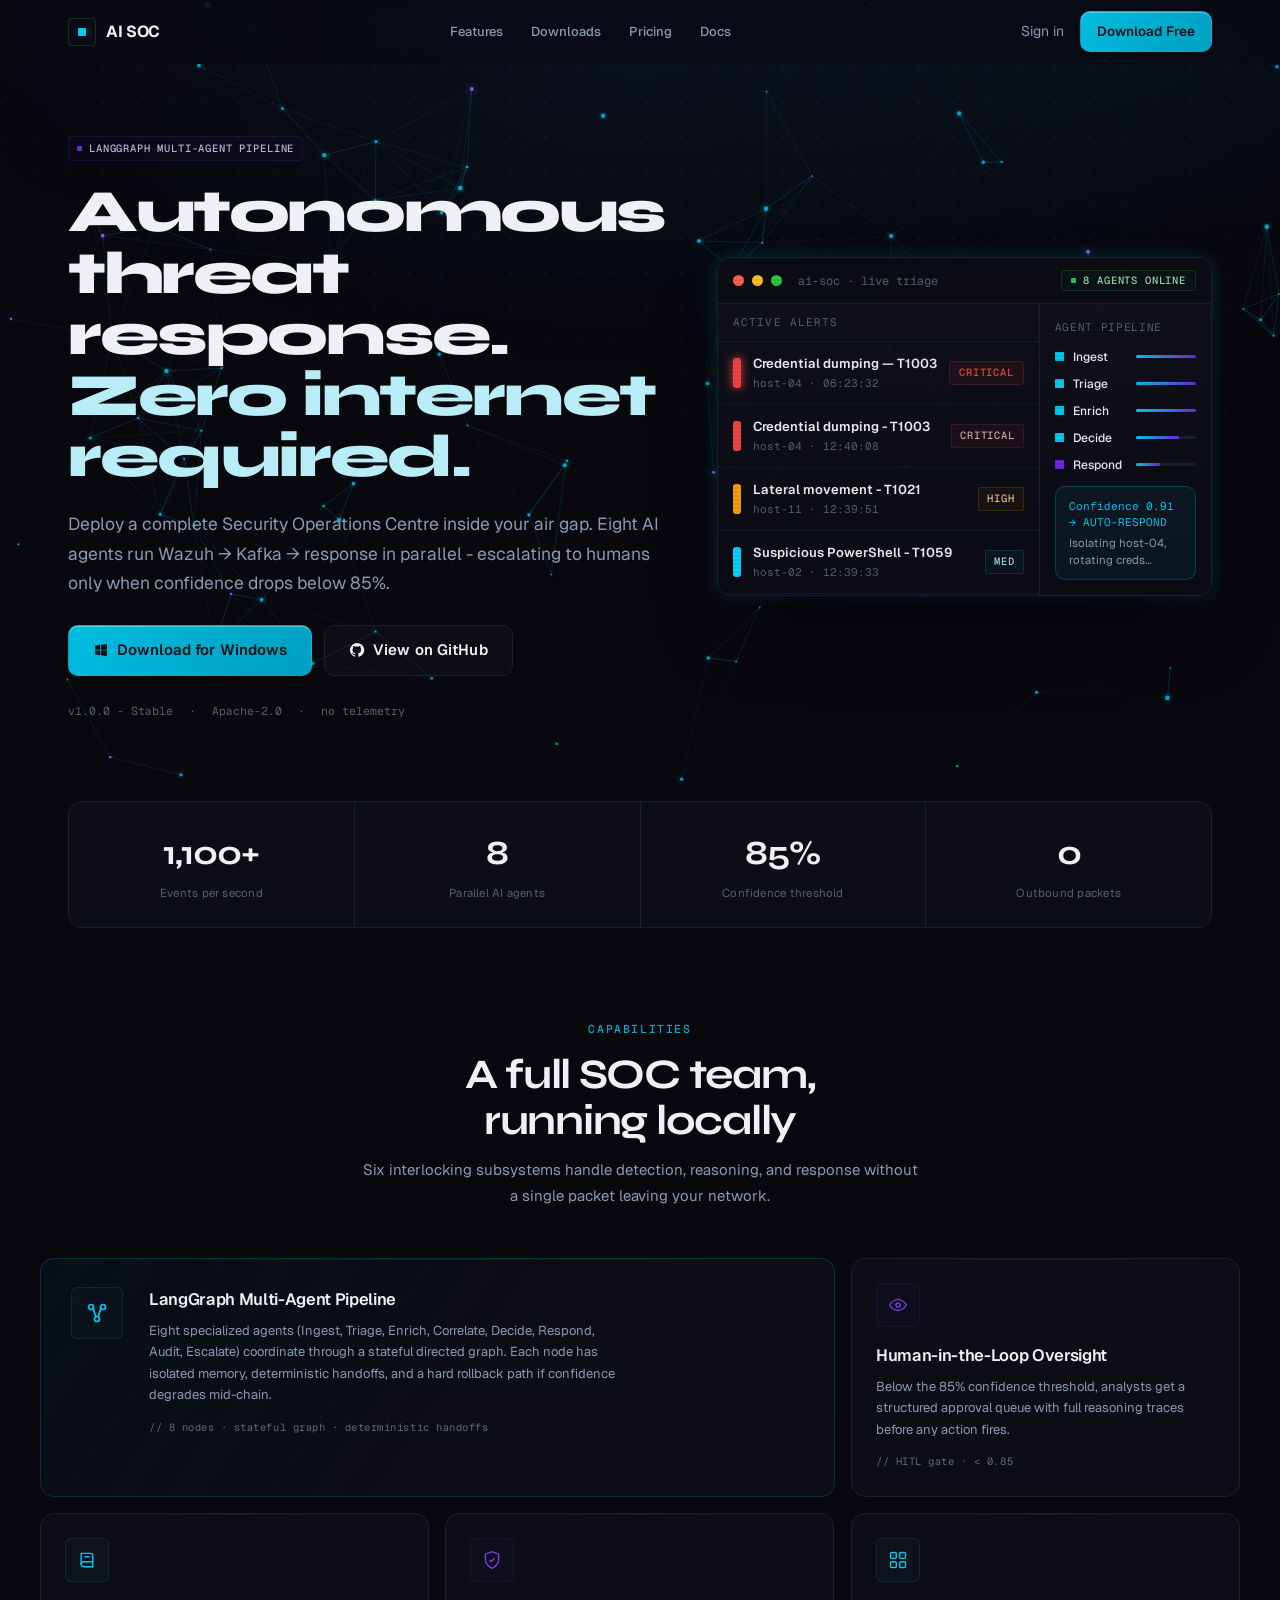
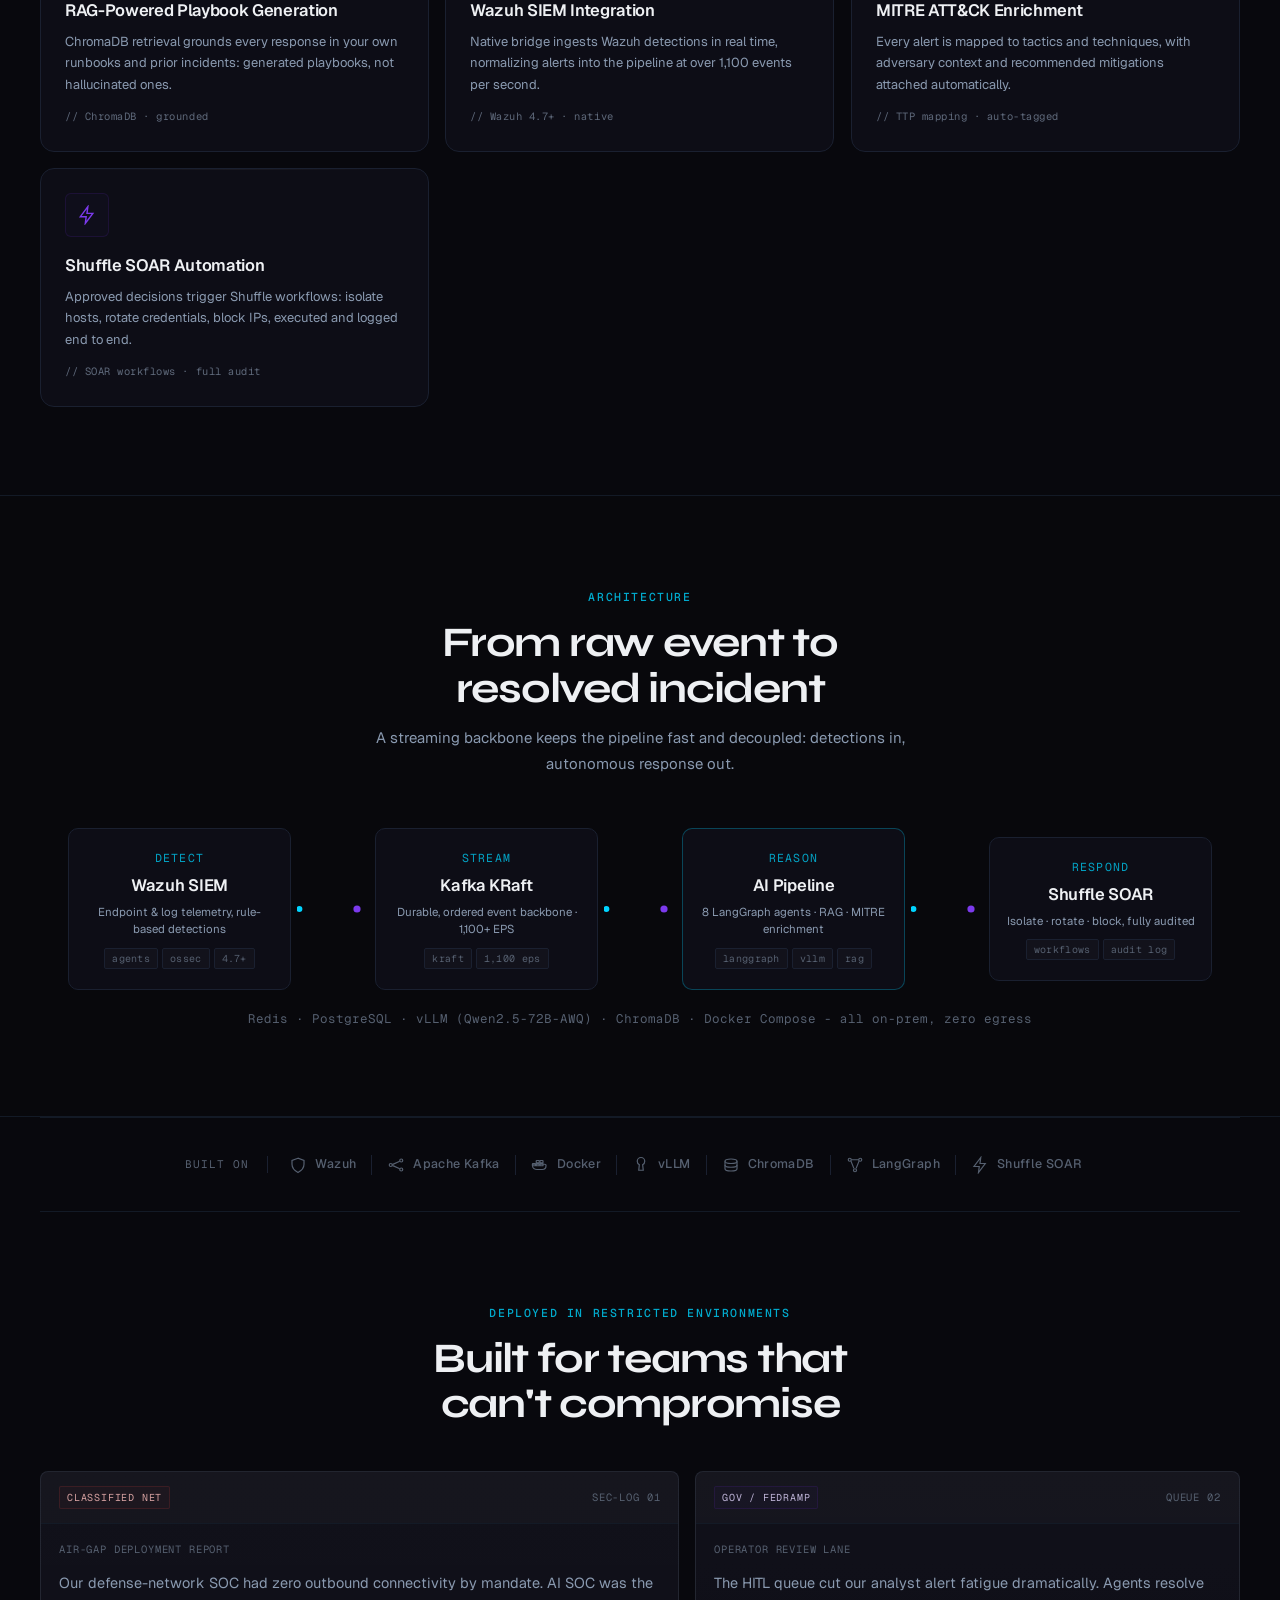
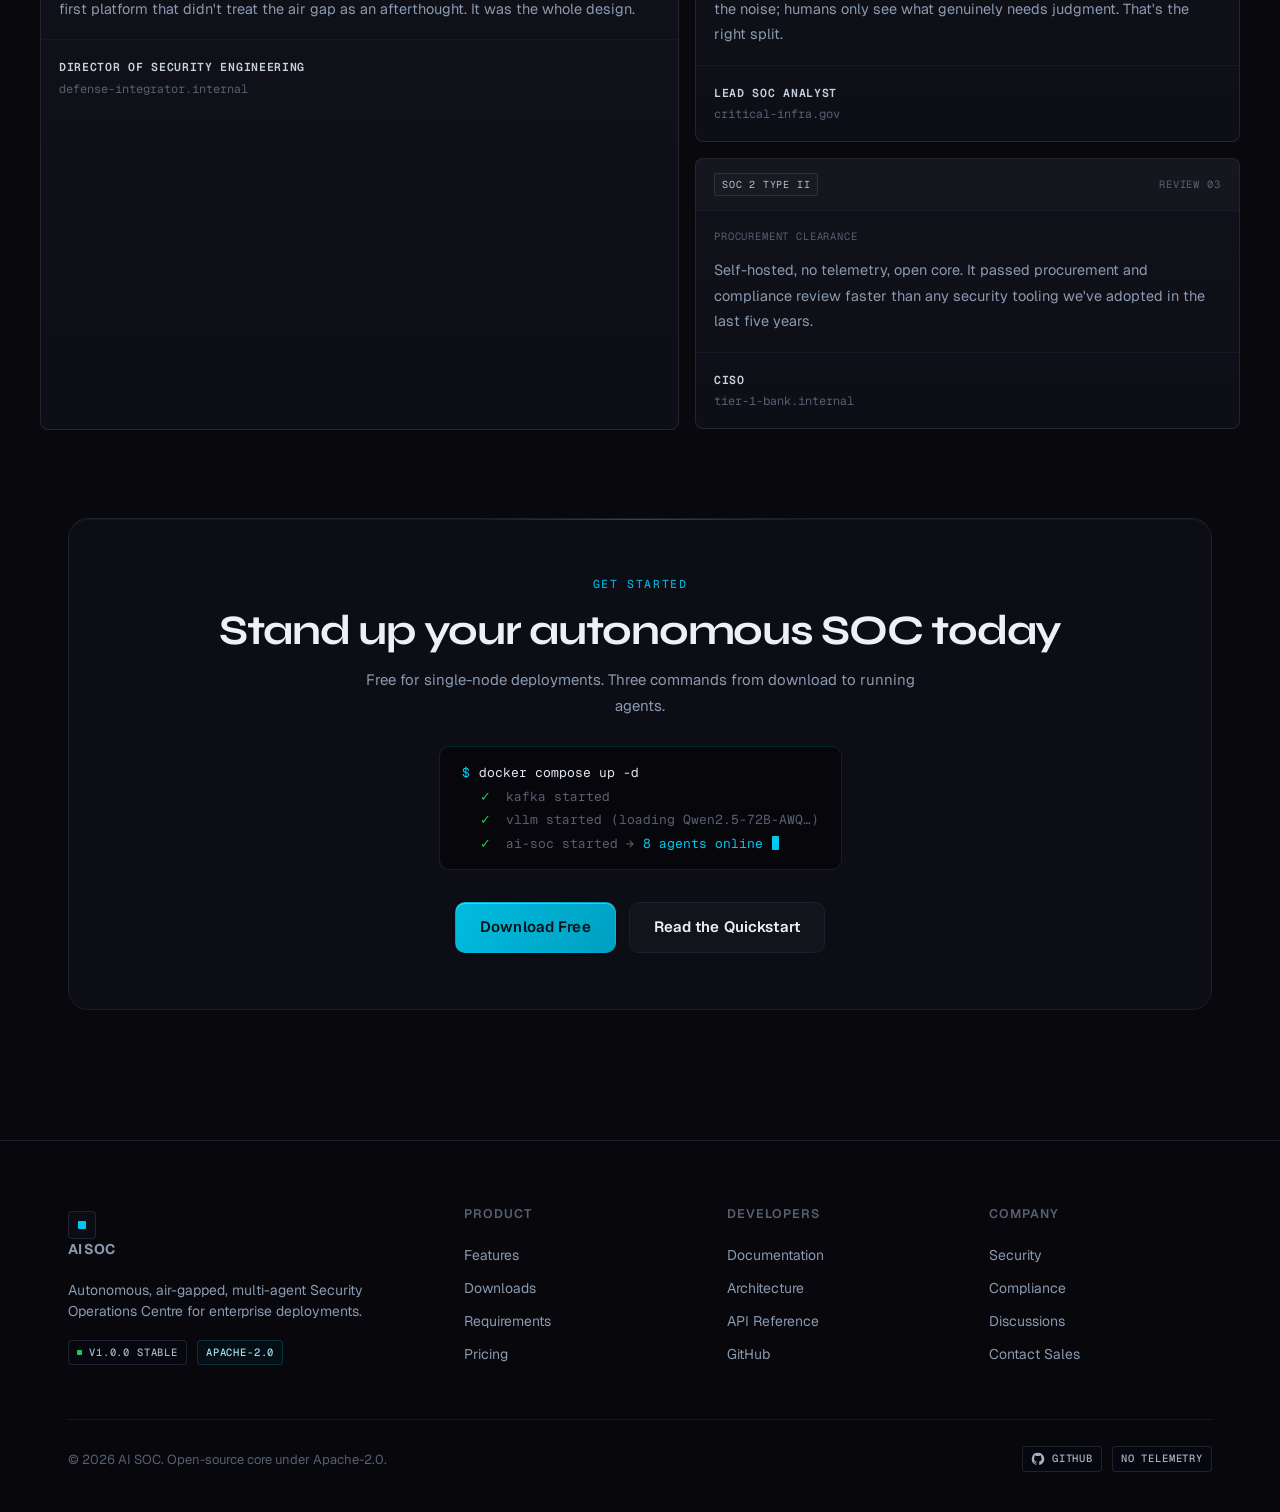
==== commit e26dda78: "Polished Website" ====
--- a/index.html
+++ b/index.html
@@ -3,7 +3,7 @@
 <head>
 <meta charset="UTF-8" />
 <meta name="viewport" content="width=device-width, initial-scale=1.0" />
-<title>AI SOC — Autonomous Threat Response. Zero Internet Required.</title>
+<title>AI SOC - Autonomous Threat Response. Zero Internet Required.</title>
 <meta name="description" content="AI SOC is an autonomous, air-gapped Security Operations Centre. Eight LangGraph agents run Wazuh-to-response locally with no internet required. Apache-2.0 open source." />
 <link rel="icon" href="assets/favicon.svg" type="image/svg+xml" />
 <link rel="preconnect" href="https://fonts.googleapis.com" />
@@ -48,13 +48,13 @@
   <div class="container">
     <div class="split-hero">
       <div class="hero-left reveal">
-        <span class="pill pill--violet"><span class="dot" style="background:var(--violet);box-shadow:0 0 10px var(--violet)"></span>LangGraph multi-agent pipeline</span>
+        <span class="pill pill--violet"><span class="dot" style="background:var(--violet)"></span>LangGraph multi-agent pipeline</span>
         <h1 class="hero-h1">
           Autonomous threat response.<br><span class="grad-text">Zero internet required.</span>
         </h1>
         <p style="color:var(--text-muted);font-size:17.5px;line-height:1.68;margin-top:22px;max-width:50ch">
           Deploy a complete Security Operations Centre inside your air gap. Eight AI agents run
-          Wazuh&nbsp;→&nbsp;Kafka&nbsp;→&nbsp;response in parallel — escalating to humans only when
+          Wazuh&nbsp;→&nbsp;Kafka&nbsp;→&nbsp;response in parallel - escalating to humans only when
           confidence drops below 85%.
         </p>
         <div class="hero-ctas">
@@ -62,13 +62,13 @@
             <svg viewBox="0 0 24 24" fill="currentColor"><path d="M3 5.5 10.5 4.3v7.2H3V5.5Zm0 13L10.5 19.7v-7.1H3v6Zm8.5 1.3L21 21V12.5h-9.5v7.3Zm0-15.6V11.5H21V3l-9.5 1.2Z"/></svg>
             Download for Windows
           </a>
-          <a class="btn btn--ghost btn--lg" href="https://github.com">
+          <a class="btn btn--ghost btn--lg" href="https://github.com/amunim12/ai_soc_website">
             <svg viewBox="0 0 24 24" fill="currentColor"><path d="M12 1.5A10.5 10.5 0 0 0 8.7 22c.5.1.7-.2.7-.5v-1.8c-2.9.6-3.5-1.4-3.5-1.4-.5-1.2-1.2-1.5-1.2-1.5-.9-.6.1-.6.1-.6 1 .1 1.6 1 1.6 1 .9 1.6 2.4 1.1 3 .9.1-.7.4-1.1.6-1.4-2.3-.3-4.7-1.2-4.7-5.2 0-1.1.4-2 1-2.8-.1-.3-.5-1.3.1-2.7 0 0 .9-.3 2.8 1a9.6 9.6 0 0 1 5 0c1.9-1.3 2.8-1 2.8-1 .6 1.4.2 2.4.1 2.7.7.8 1 1.7 1 2.8 0 4-2.4 4.9-4.7 5.2.4.3.7 1 .7 2v3c0 .3.2.6.7.5A10.5 10.5 0 0 0 12 1.5Z"/></svg>
             View on GitHub
           </a>
         </div>
         <div class="hero-meta mono">
-          <span>v1.0.0 — Stable</span><span>·</span>
+          <span>v1.0.0 - Stable</span><span>·</span>
           <span>Apache-2.0</span><span>·</span>
           <span>no telemetry</span>
         </div>
@@ -83,16 +83,16 @@
             <span class="tl" style="background:#28c840"></span>
             <span class="mock-title">ai-soc · live triage</span>
             <span class="pill pill--success" style="margin-left:auto;padding:2px 9px;font-size:10.5px">
-              <span class="dot" style="background:var(--success);box-shadow:0 0 8px var(--success)"></span>8 agents online
+              <span class="dot" style="background:var(--success)"></span>8 agents online
             </span>
           </div>
           <div style="display:grid;grid-template-columns:1.32fr 1fr">
             <div style="border-right:1px solid var(--border)">
               <div class="mono" style="padding:10px 15px;font-size:11px;letter-spacing:0.1em;text-transform:uppercase;color:var(--text-dim);border-bottom:1px solid var(--border-soft)">Active alerts</div>
               <div data-alert-feed>
-                <div class="alert-row"><div class="sev" style="background:#ef4444;box-shadow:0 0 10px #ef4444"></div><div style="flex:1;min-width:0"><div style="font-weight:600">Credential dumping — T1003</div><div class="mono" style="color:var(--text-dim);font-size:11px;margin-top:2px">host-04 · 12:40:08</div></div><span class="pill" style="padding:3px 9px;font-size:10.5px;color:#ef4444;border-color:#ef444433;background:#ef444411">CRITICAL</span></div>
-                <div class="alert-row"><div class="sev" style="background:#f59e0b;box-shadow:0 0 10px #f59e0b"></div><div style="flex:1;min-width:0"><div style="font-weight:600">Lateral movement — T1021</div><div class="mono" style="color:var(--text-dim);font-size:11px;margin-top:2px">host-11 · 12:39:51</div></div><span class="pill" style="padding:3px 9px;font-size:10.5px;color:#f59e0b;border-color:#f59e0b33;background:#f59e0b11">HIGH</span></div>
-                <div class="alert-row"><div class="sev" style="background:#00d4ff;box-shadow:0 0 10px #00d4ff"></div><div style="flex:1;min-width:0"><div style="font-weight:600">Suspicious PowerShell — T1059</div><div class="mono" style="color:var(--text-dim);font-size:11px;margin-top:2px">host-02 · 12:39:33</div></div><span class="pill" style="padding:3px 9px;font-size:10.5px;color:#00d4ff;border-color:#00d4ff33;background:#00d4ff11">MED</span></div>
+                <div class="alert-row"><div class="sev" style="background:#ef4444"></div><div style="flex:1;min-width:0"><div style="font-weight:600">Credential dumping - T1003</div><div class="mono" style="color:var(--text-dim);font-size:11px;margin-top:2px">host-04 · 12:40:08</div></div><span class="pill status-tag critical">CRITICAL</span></div>
+                <div class="alert-row"><div class="sev" style="background:#f59e0b"></div><div style="flex:1;min-width:0"><div style="font-weight:600">Lateral movement - T1021</div><div class="mono" style="color:var(--text-dim);font-size:11px;margin-top:2px">host-11 · 12:39:51</div></div><span class="pill status-tag high">HIGH</span></div>
+                <div class="alert-row"><div class="sev" style="background:#00d4ff"></div><div style="flex:1;min-width:0"><div style="font-weight:600">Suspicious PowerShell - T1059</div><div class="mono" style="color:var(--text-dim);font-size:11px;margin-top:2px">host-02 · 12:39:33</div></div><span class="pill status-tag med">MED</span></div>
               </div>
             </div>
             <div style="padding:15px">
@@ -113,10 +113,10 @@
 <!-- ============ STATS BAR ============ -->
 <section class="container" style="margin-top:18px">
   <div class="stats-bar reveal">
-    <div class="stat-cell"><div class="stat-num grad-text" data-count="1100" data-suffix="+">1100+</div><div class="stat-label">Events / second</div></div>
-    <div class="stat-cell"><div class="stat-num grad-text" data-count="8">8</div><div class="stat-label">Parallel AI agents</div></div>
-    <div class="stat-cell"><div class="stat-num grad-text" data-count="85" data-suffix="%">85%</div><div class="stat-label">Confidence threshold</div></div>
-    <div class="stat-cell"><div class="stat-num grad-text" data-count="0">0</div><div class="stat-label">Outbound packets</div></div>
+    <div class="stat-cell"><div class="stat-num" data-count="1100" data-suffix="+">1100+</div><div class="stat-label">Events per second</div></div>
+    <div class="stat-cell"><div class="stat-num" data-count="8">8</div><div class="stat-label">Parallel AI agents</div></div>
+    <div class="stat-cell"><div class="stat-num" data-count="85" data-suffix="%">85%</div><div class="stat-label">Confidence threshold</div></div>
+    <div class="stat-cell"><div class="stat-num" data-count="0">0</div><div class="stat-label">Outbound packets</div></div>
   </div>
 </section>
 
@@ -129,7 +129,7 @@
   </div>
   <div class="feature-grid">
     <!-- Featured card: spans 2 cols -->
-    <article class="feature-card feature-card--featured reveal">
+    <article class="feature-card feature-card--featured reveal" data-delay="1">
       <div class="fc-icon">
         <svg viewBox="0 0 24 24"><circle cx="6" cy="6" r="2.5"/><circle cx="18" cy="6" r="2.5"/><circle cx="12" cy="18" r="2.5"/><path d="M8 7l3 9M16 7l-3 9"/></svg>
       </div>
@@ -139,34 +139,34 @@
         <span class="fc-tag">// 8 nodes · stateful graph · deterministic handoffs</span>
       </div>
     </article>
-    <article class="feature-card reveal">
+    <article class="feature-card reveal" data-delay="2">
       <div class="fc-icon"><svg viewBox="0 0 24 24"><path d="M2 12s3.5-6.5 10-6.5S22 12 22 12s-3.5 6.5-10 6.5S2 12 2 12Z"/><circle cx="12" cy="12" r="2.5"/></svg></div>
       <h3>Human-in-the-Loop Oversight</h3>
       <p>Below the 85% confidence threshold, analysts get a structured approval queue with full reasoning traces before any action fires.</p>
       <span class="fc-tag">// HITL gate · &lt; 0.85</span>
     </article>
-    <article class="feature-card reveal">
+    <article class="feature-card reveal" data-delay="3">
       <div class="fc-icon"><svg viewBox="0 0 24 24"><path d="M5 4h11a3 3 0 0 1 3 3v13H8a3 3 0 0 1-3-3V4Z"/><path d="M5 17a3 3 0 0 1 3-3h11"/><path d="M9 8h6"/></svg></div>
       <h3>RAG-Powered Playbook Generation</h3>
-      <p>ChromaDB retrieval grounds every response in your own runbooks and prior incidents — generated playbooks, not hallucinated ones.</p>
+      <p>ChromaDB retrieval grounds every response in your own runbooks and prior incidents: generated playbooks, not hallucinated ones.</p>
       <span class="fc-tag">// ChromaDB · grounded</span>
     </article>
-    <article class="feature-card reveal">
+    <article class="feature-card reveal" data-delay="1">
       <div class="fc-icon"><svg viewBox="0 0 24 24"><path d="M12 2 4 5v6c0 5 3.5 8.5 8 11 4.5-2.5 8-6 8-11V5l-8-3Z"/><path d="m9 12 2 2 4-4"/></svg></div>
       <h3>Wazuh SIEM Integration</h3>
       <p>Native bridge ingests Wazuh detections in real time, normalizing alerts into the pipeline at over 1,100 events per second.</p>
       <span class="fc-tag">// Wazuh 4.7+ · native</span>
     </article>
-    <article class="feature-card reveal">
+    <article class="feature-card reveal" data-delay="2">
       <div class="fc-icon"><svg viewBox="0 0 24 24"><rect x="3" y="3" width="7" height="7" rx="1.5"/><rect x="14" y="3" width="7" height="7" rx="1.5"/><rect x="3" y="14" width="7" height="7" rx="1.5"/><rect x="14" y="14" width="7" height="7" rx="1.5"/></svg></div>
       <h3>MITRE ATT&amp;CK Enrichment</h3>
       <p>Every alert is mapped to tactics and techniques, with adversary context and recommended mitigations attached automatically.</p>
       <span class="fc-tag">// TTP mapping · auto-tagged</span>
     </article>
-    <article class="feature-card reveal">
+    <article class="feature-card reveal" data-delay="3">
       <div class="fc-icon"><svg viewBox="0 0 24 24"><path d="M13 2 4 14h7l-1 8 9-12h-7l1-8Z"/></svg></div>
       <h3>Shuffle SOAR Automation</h3>
-      <p>Approved decisions trigger Shuffle workflows — isolate hosts, rotate credentials, block IPs — executed and logged end to end.</p>
+      <p>Approved decisions trigger Shuffle workflows: isolate hosts, rotate credentials, block IPs, executed and logged end to end.</p>
       <span class="fc-tag">// SOAR workflows · full audit</span>
     </article>
   </div>
@@ -178,7 +178,7 @@
     <div class="reveal" style="text-align:center;max-width:680px;margin:0 auto 52px">
       <span class="eyebrow">Architecture</span>
       <h2 class="h-section">From raw event to<br>resolved incident</h2>
-      <p class="sub-section" style="margin-left:auto;margin-right:auto">A streaming backbone keeps the pipeline fast and decoupled — detections in, autonomous response out.</p>
+      <p class="sub-section" style="margin-left:auto;margin-right:auto">A streaming backbone keeps the pipeline fast and decoupled: detections in, autonomous response out.</p>
     </div>
     <div class="arch reveal">
       <div class="arch-node">
@@ -202,7 +202,7 @@
         </div>
       </div>
       <div class="arch-conn"><svg viewBox="0 0 60 20" preserveAspectRatio="none"><line x1="2" y1="10" x2="50" y2="10" stroke="url(#g1)" stroke-width="1.5"/><circle cx="50" cy="10" r="3" fill="#7c3aed"/><circle class="flow" cx="2" cy="10" r="2.5" fill="#00d4ff"/></svg></div>
-      <div class="arch-node" style="border-color:rgba(0,212,255,0.35);box-shadow:var(--glow-cyan)">
+      <div class="arch-node arch-active">
         <div class="arch-stage">Reason</div>
         <div class="arch-name">AI Pipeline</div>
         <div class="arch-desc">8 LangGraph agents · RAG · MITRE enrichment</div>
@@ -216,7 +216,7 @@
       <div class="arch-node">
         <div class="arch-stage">Respond</div>
         <div class="arch-name">Shuffle SOAR</div>
-        <div class="arch-desc">Isolate · rotate · block — fully audited</div>
+        <div class="arch-desc">Isolate · rotate · block, fully audited</div>
         <div class="arch-stack">
           <span class="arch-chip">workflows</span>
           <span class="arch-chip">audit log</span>
@@ -224,7 +224,7 @@
       </div>
     </div>
     <div class="reveal mono" style="text-align:center;margin-top:20px;color:var(--text-dim);font-size:12.5px">
-      Redis&nbsp;·&nbsp;PostgreSQL&nbsp;·&nbsp;vLLM&nbsp;(Qwen2.5-72B-AWQ)&nbsp;·&nbsp;ChromaDB&nbsp;·&nbsp;Docker Compose — all on-prem, zero egress
+      Redis&nbsp;·&nbsp;PostgreSQL&nbsp;·&nbsp;vLLM&nbsp;(Qwen2.5-72B-AWQ)&nbsp;·&nbsp;ChromaDB&nbsp;·&nbsp;Docker Compose - all on-prem, zero egress
     </div>
   </div>
 </section>
@@ -285,33 +285,45 @@
   </div>
   <div class="testimonial-grid">
     <figure class="testimonial-card reveal" style="margin:0">
-      <blockquote>Our defense-network SOC had zero outbound connectivity by mandate. AI&nbsp;SOC was the first platform that didn't treat the air gap as an afterthought — it was the whole design.</blockquote>
+      <div class="testimonial-head">
+        <span class="testimonial-badge badge-classified">CLASSIFIED NET</span>
+        <span class="testimonial-stamp">SEC-LOG 01</span>
+      </div>
+      <div class="testimonial-body">
+        <div class="testimonial-kicker">Air-gap deployment report</div>
+        <blockquote>Our defense-network SOC had zero outbound connectivity by mandate. AI&nbsp;SOC was the first platform that didn't treat the air gap as an afterthought. It was the whole design.</blockquote>
+      </div>
       <div class="testimonial-footer">
-        <div>
-          <div class="testimonial-role">Director of Security Engineering</div>
-          <div class="testimonial-org">defense-integrator.internal</div>
-        </div>
-        <span class="testimonial-badge badge-classified">CLASSIFIED NET</span>
+        <div class="testimonial-role">Director of Security Engineering</div>
+        <div class="testimonial-org">defense-integrator.internal</div>
       </div>
     </figure>
     <figure class="testimonial-card reveal" style="margin:0">
-      <blockquote>The HITL queue cut our analyst alert fatigue dramatically. Agents resolve the noise; humans only see what genuinely needs judgment. That's the right split.</blockquote>
+      <div class="testimonial-head">
+        <span class="testimonial-badge badge-gov">GOV / FEDRAMP</span>
+        <span class="testimonial-stamp">QUEUE 02</span>
+      </div>
+      <div class="testimonial-body">
+        <div class="testimonial-kicker">Operator review lane</div>
+        <blockquote>The HITL queue cut our analyst alert fatigue dramatically. Agents resolve the noise; humans only see what genuinely needs judgment. That's the right split.</blockquote>
+      </div>
       <div class="testimonial-footer">
-        <div>
-          <div class="testimonial-role">Lead SOC Analyst</div>
-          <div class="testimonial-org">critical-infra.gov</div>
-        </div>
-        <span class="testimonial-badge badge-gov">GOV · FEDRAMP</span>
+        <div class="testimonial-role">Lead SOC Analyst</div>
+        <div class="testimonial-org">critical-infra.gov</div>
       </div>
     </figure>
     <figure class="testimonial-card reveal" style="margin:0">
-      <blockquote>Self-hosted, no telemetry, open core. It passed procurement and compliance review faster than any security tooling we've adopted in the last five years.</blockquote>
+      <div class="testimonial-head">
+        <span class="testimonial-badge">SOC 2 TYPE II</span>
+        <span class="testimonial-stamp">REVIEW 03</span>
+      </div>
+      <div class="testimonial-body">
+        <div class="testimonial-kicker">Procurement clearance</div>
+        <blockquote>Self-hosted, no telemetry, open core. It passed procurement and compliance review faster than any security tooling we've adopted in the last five years.</blockquote>
+      </div>
       <div class="testimonial-footer">
-        <div>
-          <div class="testimonial-role">CISO</div>
-          <div class="testimonial-org">tier-1-bank.internal</div>
-        </div>
-        <span class="testimonial-badge">SOC 2 TYPE II</span>
+        <div class="testimonial-role">CISO</div>
+        <div class="testimonial-org">tier-1-bank.internal</div>
       </div>
     </figure>
   </div>
@@ -347,7 +359,7 @@
         <a class="brand" href="index.html" style="margin-bottom:14px"><span class="logo-mark"><span></span></span>AI&nbsp;SOC</a>
         <p style="color:var(--text-muted);font-size:14px;max-width:34ch;margin:0">Autonomous, air-gapped, multi-agent Security Operations Centre for enterprise deployments.</p>
         <div class="footer-badges" style="margin-top:18px">
-          <span class="pill"><span class="dot" style="background:var(--success);box-shadow:0 0 8px var(--success)"></span>v1.0.0 Stable</span>
+          <span class="pill"><span class="dot" style="background:var(--success)"></span>v1.0.0 Stable</span>
           <span class="pill pill--cyan">Apache-2.0</span>
         </div>
       </div>
@@ -363,20 +375,20 @@
         <a href="docs.html">Documentation</a>
         <a href="docs.html#architecture">Architecture</a>
         <a href="docs.html#api">API Reference</a>
-        <a href="https://github.com">GitHub</a>
+        <a href="https://github.com/amunim12/ai_soc_website">GitHub</a>
       </div>
       <div class="footer-col">
         <h4>Company</h4>
         <a href="#">Security</a>
         <a href="#">Compliance</a>
-        <a href="https://github.com">Discussions</a>
+        <a href="https://github.com/amunim12/ai_soc_website">Discussions</a>
         <a href="#">Contact Sales</a>
       </div>
     </div>
     <div class="footer-bottom">
       <span class="meta">© 2026 AI SOC. Open-source core under Apache-2.0.</span>
       <div class="footer-badges">
-        <a href="https://github.com" class="pill" style="cursor:pointer">
+        <a href="https://github.com/amunim12/ai_soc_website" class="pill" style="cursor:pointer">
           <svg viewBox="0 0 24 24" width="14" height="14" fill="currentColor" style="display:block"><path d="M12 1.5A10.5 10.5 0 0 0 8.7 22c.5.1.7-.2.7-.5v-1.8c-2.9.6-3.5-1.4-3.5-1.4-.5-1.2-1.2-1.5-1.2-1.5-.9-.6.1-.6.1-.6 1 .1 1.6 1 1.6 1 .9 1.6 2.4 1.1 3 .9.1-.7.4-1.1.6-1.4-2.3-.3-4.7-1.2-4.7-5.2 0-1.1.4-2 1-2.8-.1-.3-.5-1.3.1-2.7 0 0 .9-.3 2.8 1a9.6 9.6 0 0 1 5 0c1.9-1.3 2.8-1 2.8-1 .6 1.4.2 2.4.1 2.7.7.8 1 1.7 1 2.8 0 4-2.4 4.9-4.7 5.2.4.3.7 1 .7 2v3c0 .3.2.6.7.5A10.5 10.5 0 0 0 12 1.5Z"/></svg>
           GitHub
         </a>
@@ -402,7 +414,7 @@
     const stages = [["Ingest",100],["Triage",100],["Enrich",100],["Decide",72],["Respond",40]];
     pipe.innerHTML = stages.map(([s,p],i) =>
       `<div class="pipe-row">
-         <span style="width:9px;height:9px;border-radius:50%;background:${i<4?'var(--cyan)':'var(--violet)'};box-shadow:0 0 8px ${i<4?'var(--cyan)':'var(--violet)'}"></span>
+         <span style="width:9px;height:9px;border-radius:1px;background:${i<4?'var(--cyan)':'var(--violet)'}"></span>
          <span style="font-size:12px;font-weight:500;width:54px">${s}</span>
          <span style="flex:1;height:3px;border-radius:9px;background:var(--border);overflow:hidden"><span style="display:block;width:${p}%;height:100%;background:linear-gradient(90deg,var(--cyan),var(--violet))"></span></span>
        </div>`).join("");
@@ -410,3 +422,4 @@
 </script>
 </body>
 </html>
+
--- a/assets/tokens.css
+++ b/assets/tokens.css
@@ -5,20 +5,20 @@
 
 :root {
   /* Surfaces */
-  --bg:            #0a0a0f;
-  --bg-card:       #0f0f1a;
-  --bg-elevated:   #1a1a2e;
-  --bg-card-2:     #12121f;
-
-  /* Text */
-  --text:          #f8fafc;
-  --text-muted:    #94a3b8;
-  --text-dim:      #64748b;
-
-  /* Accents */
-  --cyan:          #00d4ff;
-  --violet:        #7c3aed;
-  --violet-bright: #8b5cf6;
+  --bg:            #08080d;
+  --bg-card:       #0d0d16;
+  --bg-elevated:   #141422;
+  --bg-card-2:     #0f0f1a;
+
+  /* Text — tighter contrast range, less blue-white */
+  --text:          #eef0f3;
+  --text-muted:    #8a9ab0;
+  --text-dim:      #566070;
+
+  /* Accents — cyan is the ONE accent; violet is structural only */
+  --cyan:          #00c8f0;
+  --violet:        #6d28d9;
+  --violet-bright: #7c3aed;
 
   /* Semantic */
   --danger:        #ef4444;
@@ -26,38 +26,47 @@
   --success:       #22c55e;
   --info:          #38bdf8;
 
-  /* Lines */
-  --border:        #1e293b;
-  --border-soft:   #16202e;
-  --border-glow:   rgba(0, 212, 255, 0.30);
-
-  /* Gradients */
-  --grad-text:     linear-gradient(100deg, #e8fbff 0%, #00d4ff 40%, #8b5cf6 100%);
-  --grad-cta:      linear-gradient(120deg, #00d4ff 0%, #22b8f0 100%);
-  --grad-violet:   linear-gradient(135deg, #7c3aed 0%, #4f46e5 100%);
-  --grad-surface:  radial-gradient(1200px 600px at 50% -10%, rgba(124,58,237,0.18), transparent 60%),
-                   radial-gradient(900px 500px at 85% 0%, rgba(0,212,255,0.12), transparent 55%);
-
-  /* Glows */
-  --glow-cyan:     0 0 24px rgba(0, 212, 255, 0.30);
-  --glow-cyan-lg:  0 0 48px rgba(0, 212, 255, 0.35);
-  --glow-violet:   0 0 28px rgba(124, 58, 237, 0.40);
-
-  /* Radii */
-  --r-sm: 8px;
-  --r-md: 12px;
-  --r-lg: 16px;
-  --r-xl: 22px;
+  /* Lines — slightly warmer, less blue */
+  --border:        #1a2030;
+  --border-soft:   #131a26;
+  --border-glow:   rgba(0, 200, 240, 0.20);
+
+  /* Gradients — more restrained, less neon */
+  --grad-text:     linear-gradient(105deg, #d8f4fd 0%, #00c8f0 55%, #7c3aed 100%);
+  --grad-cta:      linear-gradient(120deg, #00bce0 0%, #009fc0 100%);
+  --grad-violet:   linear-gradient(135deg, #6d28d9 0%, #4f46e5 100%);
+  /* Aurora: much more subtle — barely visible tint, not a gradient statement */
+  --grad-surface:  radial-gradient(1400px 500px at 50% -8%, rgba(109,40,217,0.07), transparent 65%),
+                   radial-gradient(800px 400px at 90% 5%, rgba(0,200,240,0.05), transparent 60%);
+
+  /* Glows — pulled back significantly */
+  --glow-cyan:     0 0 18px rgba(0, 200, 240, 0.18);
+  --glow-cyan-lg:  0 0 36px rgba(0, 200, 240, 0.22);
+  --glow-violet:   0 0 22px rgba(109, 40, 217, 0.28);
+
+  /* Radii — slightly less rounded = more technical */
+  --r-sm: 6px;
+  --r-md: 10px;
+  --r-lg: 14px;
+  --r-xl: 20px;
   --r-pill: 999px;
 
-  /* Type */
+  /* Type scale */
   --font-display: "Syne", "Geist", -apple-system, BlinkMacSystemFont, sans-serif;
   --font-sans: "Geist", -apple-system, BlinkMacSystemFont, "Segoe UI", sans-serif;
   --font-mono: "Geist Mono", "SF Mono", "JetBrains Mono", ui-monospace, monospace;
 
+  /* Type sizes — named scale */
+  --text-xs:   11.5px;
+  --text-sm:   13px;
+  --text-base: 15px;
+  --text-md:   16.5px;
+  --text-lg:   18px;
+  --text-xl:   21px;
+
   /* Layout */
   --maxw: 1200px;
-  --nav-h: 68px;
+  --nav-h: 64px;
 }
 
 /* ---- Reset ---- */
@@ -77,13 +86,47 @@
 img { max-width: 100%; display: block; }
 ::selection { background: rgba(0,212,255,0.30); color: #fff; }
 
-/* ---- Scan-line keyframe ---- */
+/* ---- Keyframes ---- */
 @keyframes scanline {
   0%   { transform: translateY(-100%); }
   100% { transform: translateY(100vh); }
 }
 @keyframes blink-cursor { 0%,100% { opacity: 1; } 50% { opacity: 0; } }
 @keyframes terminal-type { from { width: 0; } to { width: 100%; } }
+
+/* hero word entrance */
+@keyframes word-up {
+  from { opacity: 0; transform: translateY(18px); filter: blur(3px); }
+  to   { opacity: 1; transform: none; filter: blur(0); }
+}
+/* card entrance */
+@keyframes card-in {
+  from { opacity: 0; transform: translateY(28px) scale(0.98); }
+  to   { opacity: 1; transform: none; }
+}
+/* subtle horizontal slide for inline elements */
+@keyframes slide-right {
+  from { opacity: 0; transform: translateX(-10px); }
+  to   { opacity: 1; transform: none; }
+}
+/* architecture node flow pulse */
+@keyframes arch-pulse {
+  0%,100% { box-shadow: 0 0 0 0 rgba(0,200,240,0); }
+  50%     { box-shadow: 0 0 0 4px rgba(0,200,240,0.12); }
+}
+@keyframes aurora-drift {
+  from { transform: scale(1) translate3d(0, 0, 0); }
+  to   { transform: scale(1.02) translate3d(0, -6px, 0); }
+}
+@keyframes grid-drift {
+  from { background-position: 0 0; }
+  to   { background-position: 34px 34px; }
+}
+/* dot glow pulse for status indicators */
+@keyframes dot-pulse {
+  0%,100% { box-shadow: 0 0 6px currentColor; opacity: 1; }
+  50%     { box-shadow: 0 0 14px currentColor; opacity: 0.7; }
+}
 
 /* ---- Scrollbar ---- */
 ::-webkit-scrollbar { width: 11px; height: 11px; }
@@ -104,80 +147,112 @@
     radial-gradient(circle at 1px 1px, rgba(148,163,184,0.07) 1px, transparent 0);
   background-size: 34px 34px;
   mask-image: radial-gradient(120% 90% at 50% 0%, #000 35%, transparent 100%);
+  animation: grid-drift 120s linear infinite;
 }
 .bg-aurora {
   position: fixed; inset: 0; z-index: 0; pointer-events: none;
-  background: var(--grad-surface);
+  background:
+    radial-gradient(1100px 520px at var(--mx, 50%) var(--my, 8%), rgba(0,200,240,0.06), transparent 62%),
+    radial-gradient(1400px 560px at 50% -8%, rgba(109,40,217,0.07), transparent 65%),
+    radial-gradient(800px 400px at 90% 5%, rgba(0,200,240,0.05), transparent 60%);
+  opacity: 0.7;
+  animation: aurora-drift 24s ease-in-out infinite alternate;
 }
 
 /* Display headings — Syne gives technical authority */
 .display-h { font-family: var(--font-display); }
 
-/* Gradient headline text */
+/* Gradient headline text — used sparingly, only on hero h1 spans */
 .grad-text {
-  background: var(--grad-text);
-  -webkit-background-clip: text; background-clip: text;
-  -webkit-text-fill-color: transparent; color: transparent;
+  background: none;
+  -webkit-background-clip: initial; background-clip: initial;
+  -webkit-text-fill-color: initial; color: #b8edf8;
 }
 
 /* Pills / badges */
 .pill {
-  display: inline-flex; align-items: center; gap: 8px;
-  padding: 6px 13px; border-radius: var(--r-pill);
-  font-size: 12.5px; font-weight: 500; letter-spacing: 0.01em;
-  border: 1px solid var(--border);
-  background: rgba(15,15,26,0.6);
-  color: var(--text-muted);
-}
-.pill .dot { width: 7px; height: 7px; border-radius: 50%; background: var(--cyan); box-shadow: 0 0 10px var(--cyan); }
-.pill--cyan { color: #bdf1ff; border-color: rgba(0,212,255,0.3); background: rgba(0,212,255,0.07); }
-.pill--violet { color: #ddd0ff; border-color: rgba(124,58,237,0.35); background: rgba(124,58,237,0.10); }
-.pill--success { color: #bbf7d0; border-color: rgba(34,197,94,0.35); background: rgba(34,197,94,0.08); }
+  display: inline-flex; align-items: center; gap: 7px;
+  padding: 4px 8px; border-radius: 4px;
+  font-family: var(--font-mono);
+  font-size: 10.5px; font-weight: 500; letter-spacing: 0.08em;
+  border: 1px solid rgba(138,154,176,0.18);
+  background: rgba(9,11,18,0.72);
+  color: #a6b2c2;
+  text-transform: uppercase;
+}
+.pill .dot { width: 5px; height: 5px; border-radius: 1px; background: currentColor; flex-shrink: 0; }
+.pill--cyan { color: #9edceb; border-color: rgba(0,200,240,0.18); background: rgba(0,200,240,0.04); }
+.pill--violet { color: #bbb2d7; border-color: rgba(109,40,217,0.18); background: rgba(109,40,217,0.04); }
+.pill--success { color: #9ed7b0; border-color: rgba(34,197,94,0.18); background: rgba(34,197,94,0.04); }
 
 /* Buttons */
 .btn {
-  display: inline-flex; align-items: center; justify-content: center; gap: 9px;
-  padding: 12px 20px; border-radius: var(--r-md);
-  font-size: 14.5px; font-weight: 600; letter-spacing: 0.005em;
-  border: 1px solid transparent; transition: all .2s ease; white-space: nowrap;
-}
-.btn svg { width: 17px; height: 17px; }
+  display: inline-flex; align-items: center; justify-content: center; gap: 8px;
+  padding: 11px 19px; border-radius: var(--r-md);
+  font-size: var(--text-sm); font-weight: 600; letter-spacing: 0.008em;
+  border: 1px solid transparent;
+  transition: background .18s ease, box-shadow .18s ease, transform .18s ease, border-color .18s ease;
+  white-space: nowrap;
+}
+.btn svg { width: 16px; height: 16px; }
 .btn--primary {
-  background: var(--grad-cta); color: #04141c;
-  box-shadow: var(--glow-cyan), inset 0 1px 0 rgba(255,255,255,0.4);
-}
-.btn--primary:hover { box-shadow: var(--glow-cyan-lg), inset 0 1px 0 rgba(255,255,255,0.5); transform: translateY(-1px); }
+  background: var(--grad-cta); color: #041318;
+  box-shadow: 0 1px 3px rgba(0,0,0,0.3), inset 0 1px 0 rgba(255,255,255,0.3);
+}
+.btn--primary:hover {
+  box-shadow: var(--glow-cyan), inset 0 1px 0 rgba(255,255,255,0.35);
+  transform: translateY(-1px);
+}
 .btn--ghost {
-  background: rgba(255,255,255,0.03); color: var(--text);
+  background: rgba(255,255,255,0.025); color: var(--text);
   border-color: var(--border);
 }
-.btn--ghost:hover { border-color: #2c3a52; background: rgba(255,255,255,0.06); }
+.btn--ghost:hover { border-color: rgba(255,255,255,0.12); background: rgba(255,255,255,0.05); }
 .btn--violet {
   background: var(--grad-violet); color: #fff;
-  box-shadow: var(--glow-violet), inset 0 1px 0 rgba(255,255,255,0.25);
-}
-.btn--violet:hover { transform: translateY(-1px); filter: brightness(1.08); }
-.btn--lg { padding: 15px 26px; font-size: 15.5px; border-radius: var(--r-md); }
+  box-shadow: 0 1px 3px rgba(0,0,0,0.3), inset 0 1px 0 rgba(255,255,255,0.18);
+}
+.btn--violet:hover { transform: translateY(-1px); filter: brightness(1.06); }
+.btn--lg { padding: 13px 24px; font-size: var(--text-base); }
 .btn--block { width: 100%; }
 
 /* Glass card */
 .glass {
-  background: linear-gradient(180deg, rgba(20,20,34,0.75), rgba(12,12,22,0.65));
+  background: rgba(13,13,22,0.7);
   border: 1px solid var(--border);
   border-radius: var(--r-lg);
-  backdrop-filter: blur(14px);
-  -webkit-backdrop-filter: blur(14px);
+  backdrop-filter: blur(12px);
+  -webkit-backdrop-filter: blur(12px);
 }
 
 /* Section eyebrow */
 .eyebrow {
-  font-family: var(--font-mono); font-size: 12.5px; letter-spacing: 0.18em;
-  text-transform: uppercase; color: var(--cyan); font-weight: 500;
+  font-family: var(--font-mono);
+  font-size: var(--text-xs);
+  letter-spacing: 0.14em;
+  text-transform: uppercase;
+  color: var(--cyan);
+  font-weight: 500;
+  opacity: 0.85;
 }
 
 /* Section heading */
-.h-section { font-family: var(--font-display); font-size: clamp(28px, 4vw, 44px); font-weight: 700; letter-spacing: -0.025em; line-height: 1.06; margin: 14px 0 0; }
-.sub-section { color: var(--text-muted); font-size: 17px; max-width: 60ch; margin: 16px 0 0; }
+.h-section {
+  font-family: var(--font-display);
+  font-size: clamp(26px, 3.8vw, 42px);
+  font-weight: 700;
+  letter-spacing: -0.03em;
+  line-height: 1.08;
+  margin: 12px 0 0;
+  color: var(--text);
+}
+.sub-section {
+  color: var(--text-muted);
+  font-size: var(--text-base);
+  max-width: 56ch;
+  margin: 14px 0 0;
+  line-height: 1.7;
+}
 
 /* Animated gradient border (for highlighted cards) */
 @property --angle { syntax: "<angle>"; initial-value: 0deg; inherits: false; }
@@ -191,16 +266,27 @@
 }
 @keyframes spin-angle { to { --angle: 360deg; } }
 
-/* Scroll reveal — only hide/animate when motion is allowed.
-   Under reduced-motion (or no JS) content is shown immediately. */
+/* Scroll reveal */
 @media (prefers-reduced-motion: no-preference) {
-  .reveal { opacity: 0; transform: translateY(22px); transition: opacity .7s cubic-bezier(.2,.7,.2,1), transform .7s cubic-bezier(.2,.7,.2,1); }
+  .reveal {
+    opacity: 0;
+    transform: translateY(16px);
+    transition: opacity .55s cubic-bezier(.16,1,.3,1), transform .55s cubic-bezier(.16,1,.3,1);
+  }
   .reveal.in { opacity: 1; transform: none; }
-}
-
-@keyframes glow-pulse { 0%,100% { opacity: .55; } 50% { opacity: 1; } }
-@keyframes float-y { 0%,100% { transform: translateY(0); } 50% { transform: translateY(-8px); } }
+  /* stagger variants */
+  .reveal[data-delay="1"] { transition-delay: 80ms; }
+  .reveal[data-delay="2"] { transition-delay: 160ms; }
+  .reveal[data-delay="3"] { transition-delay: 240ms; }
+  .reveal[data-delay="4"] { transition-delay: 320ms; }
+  .reveal[data-delay="5"] { transition-delay: 400ms; }
+}
+
+@keyframes glow-pulse { 0%,100% { opacity: .45; } 50% { opacity: 0.85; } }
+/* float: slower, less distance = calmer */
+@keyframes float-y { 0%,100% { transform: translateY(0); } 50% { transform: translateY(-5px); } }
 
 @media (prefers-reduced-motion: reduce) {
   *, *::before, *::after { animation-duration: .001ms !important; animation-iteration-count: 1 !important; transition-duration: .01ms !important; }
-}
+  .bg-grid, .bg-aurora { animation: none !important; }
+}
--- a/assets/site.css
+++ b/assets/site.css
@@ -17,34 +17,50 @@
 .site-nav.scrolled { background: rgba(10,10,15,0.82); border-bottom-color: var(--border); }
 .site-nav .container { display: flex; align-items: center; justify-content: space-between; }
 
-.brand { display: flex; align-items: center; gap: 11px; font-weight: 700; letter-spacing: -0.01em; font-size: 16.5px; }
+.brand { display: flex; align-items: center; gap: 10px; font-weight: 700; letter-spacing: -0.02em; font-size: 16px; }
 .logo-mark {
-  width: 30px; height: 30px; border-radius: 9px;
-  background: conic-gradient(from 210deg, var(--cyan), var(--violet), var(--cyan));
-  display: grid; place-items: center; box-shadow: 0 0 18px rgba(0,212,255,0.45);
+  width: 28px; height: 28px; border-radius: 4px;
+  background: rgba(12,14,22,0.95);
+  border: 1px solid rgba(138,154,176,0.16);
+  display: grid; place-items: center;
   flex-shrink: 0;
-}
-.logo-mark span { width: 12px; height: 12px; border-radius: 3.5px; background: var(--bg); }
-
-.nav-links { display: flex; gap: 30px; }
-.nav-links a { font-size: 14px; color: var(--text-muted); font-weight: 450; transition: color .15s; position: relative; }
+  transition: border-color .2s, background .2s;
+}
+.brand:hover .logo-mark { border-color: rgba(0,200,240,0.22); background: rgba(13,18,28,0.96); }
+.logo-mark span {
+  width: 8px; height: 8px; border-radius: 1px;
+  background: var(--cyan);
+  box-shadow: none;
+}
+
+.nav-links { display: flex; gap: 28px; }
+.nav-links a { font-size: var(--text-sm); color: var(--text-muted); font-weight: 500; transition: color .15s; position: relative; }
 .nav-links a:hover, .nav-links a.active { color: var(--text); }
-.nav-links a.active::after { content: ""; position: absolute; left: 0; right: 0; bottom: -22px; height: 2px; background: var(--cyan); box-shadow: 0 0 8px var(--cyan); }
+.nav-links a.active::after { content: ""; position: absolute; left: 0; right: 0; bottom: -21px; height: 1.5px; background: var(--cyan); opacity: 0.7; }
 
 .nav-right { display: flex; align-items: center; gap: 16px; }
 .nav-signin { font-size: 14px; color: var(--text-muted); }
 .nav-signin:hover { color: var(--text); }
 
 .nav-burger { display: none; width: 40px; height: 40px; border-radius: 9px; background: rgba(255,255,255,0.04); border: 1px solid var(--border); align-items: center; justify-content: center; }
+.nav-burger { transition: background .2s ease, border-color .2s ease, transform .2s ease, box-shadow .2s ease; }
+.nav-burger:hover { background: rgba(255,255,255,0.06); border-color: rgba(0,200,240,0.24); box-shadow: 0 8px 20px -16px rgba(0,200,240,0.55); transform: translateY(-1px); }
 .nav-burger svg { width: 20px; height: 20px; stroke: var(--text); }
 
 /* mobile drawer */
 .mobile-drawer {
   position: fixed; inset: var(--nav-h) 0 0; z-index: 49;
   background: rgba(8,8,13,0.97); backdrop-filter: blur(20px);
-  padding: 26px 28px; display: none; flex-direction: column; gap: 4px;
-}
-.mobile-drawer.open { display: flex; }
+  padding: 26px 28px; display: flex; flex-direction: column; gap: 4px;
+  opacity: 0; visibility: hidden; pointer-events: none;
+  transform: translateY(-10px);
+  transition: opacity .24s ease, transform .24s cubic-bezier(.16,1,.3,1), visibility 0s linear .24s;
+}
+.mobile-drawer.open {
+  opacity: 1; visibility: visible; pointer-events: auto;
+  transform: none;
+  transition-delay: 0s;
+}
 .mobile-drawer a { padding: 15px 4px; font-size: 18px; border-bottom: 1px solid var(--border-soft); color: var(--text); }
 .mobile-drawer .btn { margin-top: 18px; }
 
@@ -77,29 +93,75 @@
 .hero-left { position: relative; }
 .hero-h1 {
   font-family: var(--font-display);
-  font-size: clamp(40px, 5.4vw, 64px);
+  font-size: clamp(38px, 5vw, 60px);
   font-weight: 800;
   letter-spacing: -0.04em;
-  line-height: 1.0;
-  margin: 22px 0 0;
-}
+  line-height: 1.02;
+  margin: 20px 0 0;
+  color: var(--text);
+}
+/* word-by-word entrance — JS adds .hero-animated which triggers children */
+.hero-h1 .word {
+  display: inline-block;
+  opacity: 0;
+  transform: translateY(16px);
+  filter: blur(2px);
+  transition: opacity .5s cubic-bezier(.16,1,.3,1),
+              transform .5s cubic-bezier(.16,1,.3,1),
+              filter .5s ease;
+}
+.hero-animated .word { opacity: 1; transform: none; filter: blur(0); }
 .hero-meta {
   display: flex;
   align-items: center;
-  gap: 20px;
-  margin-top: 28px;
+  gap: 16px;
+  margin-top: 26px;
   color: var(--text-dim);
-  font-size: 13px;
-}
+  font-size: var(--text-xs);
+  flex-wrap: wrap;
+}
+.hero-meta span { white-space: nowrap; }
 .hero-ctas {
   display: flex;
-  gap: 13px;
-  margin-top: 32px;
+  gap: 12px;
+  margin-top: 28px;
   flex-wrap: wrap;
 }
 .hero-right {
-  animation: float-y 8s ease-in-out infinite;
-}
+  animation: float-y 10s ease-in-out infinite;
+}
+
+body.page-ready .hero-meta,
+body.page-ready .hero-ctas .btn,
+body.page-ready .stats-bar,
+body.page-ready .feature-card,
+body.page-ready .price-card,
+body.page-ready .dl-card,
+body.page-ready .testimonial-card,
+body.page-ready .summary-card {
+  animation: card-in .65s cubic-bezier(.16,1,.3,1) both;
+}
+body.page-ready .hero-meta { animation-name: slide-right; animation-duration: .5s; }
+body.page-ready .hero-ctas .btn:nth-child(1) { animation-delay: 120ms; }
+body.page-ready .hero-ctas .btn:nth-child(2) { animation-delay: 200ms; }
+body.page-ready .stats-bar { animation-delay: 180ms; }
+body.page-ready .feature-card:nth-child(1),
+body.page-ready .price-card:nth-child(1),
+body.page-ready .dl-card:nth-child(1),
+body.page-ready .testimonial-card:nth-child(1),
+body.page-ready .summary-card:nth-child(1) { animation-delay: 90ms; }
+body.page-ready .feature-card:nth-child(2),
+body.page-ready .price-card:nth-child(2),
+body.page-ready .dl-card:nth-child(2),
+body.page-ready .testimonial-card:nth-child(2),
+body.page-ready .summary-card:nth-child(2) { animation-delay: 150ms; }
+body.page-ready .feature-card:nth-child(3),
+body.page-ready .price-card:nth-child(3),
+body.page-ready .dl-card:nth-child(3),
+body.page-ready .testimonial-card:nth-child(3),
+body.page-ready .summary-card:nth-child(3) { animation-delay: 210ms; }
+body.page-ready .feature-card:nth-child(4),
+body.page-ready .summary-card:nth-child(4) { animation-delay: 270ms; }
 
 /* scanline overlay for the mock dashboard */
 .mock { position: relative; overflow: hidden; }
@@ -122,56 +184,75 @@
 .feature-grid {
   display: grid;
   grid-template-columns: repeat(3, 1fr);
-  grid-template-rows: auto auto;
-  gap: 18px;
+  gap: 16px;
 }
 .feature-card {
-  padding: 26px; border-radius: var(--r-lg);
-  background: linear-gradient(160deg, rgba(22,22,38,0.7), rgba(10,10,18,0.6));
-  border: 1px solid var(--border); transition: transform .25s, border-color .25s, box-shadow .25s;
+  padding: 24px;
+  border-radius: var(--r-lg);
+  background: var(--bg-card);
+  border: 1px solid var(--border);
+  transition: transform .25s cubic-bezier(.16,1,.3,1), border-color .25s, box-shadow .25s, background .25s;
   position: relative; overflow: hidden;
-}
-/* subtle corner accent */
-.feature-card::after {
+  will-change: transform;
+}
+/* very subtle top-edge highlight — replaces glow corner */
+.feature-card::before {
   content: "";
   position: absolute;
-  top: 0; right: 0;
-  width: 60px; height: 60px;
-  background: radial-gradient(circle at top right, rgba(0,212,255,0.06), transparent 70%);
+  top: 0; left: 20px; right: 20px; height: 1px;
+  background: linear-gradient(90deg, transparent, rgba(255,255,255,0.05), transparent);
   pointer-events: none;
 }
-.feature-card:nth-child(even)::after {
-  background: radial-gradient(circle at top right, rgba(124,58,237,0.08), transparent 70%);
-}
-/* first card: hero treatment — spans 2 columns */
+.feature-card:hover {
+  transform: translateY(-2px);
+  border-color: rgba(0,200,240,0.20);
+  box-shadow: 0 14px 34px -18px rgba(0,0,0,0.62), 0 0 0 1px rgba(0,200,240,0.08);
+}
+.feature-card:nth-child(even):hover {
+  border-color: rgba(109,40,217,0.22);
+}
+
+/* first card: featured — spans 2 columns */
 .feature-card--featured {
   grid-column: span 2;
   display: grid;
   grid-template-columns: auto 1fr;
-  gap: 0 28px;
+  gap: 0 26px;
   align-items: start;
-  padding: 32px;
-  background: linear-gradient(120deg, rgba(0,212,255,0.05) 0%, rgba(22,22,38,0.7) 50%);
-  border-color: rgba(0,212,255,0.22);
+  padding: 28px 30px;
+  background: linear-gradient(125deg, rgba(0,200,240,0.04) 0%, var(--bg-card) 55%);
+  border-color: rgba(0,200,240,0.18);
 }
 .feature-card--featured .fc-icon {
-  width: 56px; height: 56px; border-radius: 14px;
-  background: rgba(0,212,255,0.10); border-color: rgba(0,212,255,0.3);
-}
-.feature-card--featured .fc-icon svg { width: 26px; height: 26px; }
+  width: 52px; height: 52px; border-radius: 6px;
+  background: rgba(15,20,30,0.86); border-color: rgba(0,200,240,0.12);
+}
+.feature-card--featured .fc-icon svg { width: 24px; height: 24px; }
 .feature-card--featured .fc-content { grid-column: 2; }
-.feature-card--featured h3 { font-size: 20px; }
-.feature-card--featured p { font-size: 14.5px; max-width: 54ch; }
-.feature-card:hover { transform: translateY(-3px); border-color: rgba(0,212,255,0.28); box-shadow: 0 16px 40px -20px rgba(0,212,255,0.2); }
-.feature-card:nth-child(even):hover { border-color: rgba(124,58,237,0.3); box-shadow: 0 16px 40px -20px rgba(124,58,237,0.2); }
-.fc-icon { width: 46px; height: 46px; border-radius: 11px; display: grid; place-items: center; margin-bottom: 18px;
-  background: rgba(0,212,255,0.08); border: 1px solid rgba(0,212,255,0.22); flex-shrink: 0; }
-.fc-icon svg { width: 22px; height: 22px; stroke: var(--cyan); fill: none; stroke-width: 1.7; }
-.feature-card:nth-child(even) .fc-icon { background: rgba(124,58,237,0.1); border-color: rgba(124,58,237,0.28); }
+.feature-card--featured h3 { font-size: var(--text-xl); }
+.feature-card--featured p { font-size: var(--text-sm); max-width: 52ch; }
+
+.fc-icon {
+  width: 44px; height: 44px; border-radius: 6px;
+  display: grid; place-items: center; margin-bottom: 16px;
+  background: rgba(15,20,30,0.86); border: 1px solid rgba(0,200,240,0.12);
+  flex-shrink: 0;
+}
+.fc-icon svg { width: 20px; height: 20px; stroke: var(--cyan); fill: none; stroke-width: 1.7; }
+.feature-card:nth-child(even) .fc-icon {
+  background: rgba(17,16,28,0.86); border-color: rgba(109,40,217,0.14);
+}
 .feature-card:nth-child(even) .fc-icon svg { stroke: var(--violet-bright); }
-.feature-card h3 { font-size: 17px; font-weight: 600; margin: 0 0 8px; letter-spacing: -0.015em; }
-.feature-card p { color: var(--text-muted); font-size: 14px; margin: 0; line-height: 1.65; }
-.fc-tag { display: inline-block; margin-top: 14px; font-family: var(--font-mono); font-size: 11px; color: var(--text-dim); letter-spacing: 0.04em; }
+.feature-card h3 {
+  font-size: var(--text-md); font-weight: 600; margin: 0 0 8px; letter-spacing: -0.02em;
+}
+.feature-card p { color: var(--text-muted); font-size: var(--text-sm); margin: 0; line-height: 1.65; }
+.fc-tag {
+  display: inline-block; margin-top: 14px;
+  font-family: var(--font-mono); font-size: 10.5px;
+  color: var(--text-muted); letter-spacing: 0.05em;
+  opacity: 0.65;
+}
 
 /* ---------------- TECH STACK BAR ---------------- */
 .tech-stack-bar {
@@ -189,16 +270,17 @@
   display: flex;
   align-items: center;
   gap: 8px;
-  padding: 8px 18px;
-  border-radius: var(--r-pill);
+  padding: 8px 12px;
+  border-radius: 4px;
+  border: 1px solid transparent;
   color: var(--text-dim);
-  font-size: 13px;
+  font-size: 12.5px;
   font-weight: 500;
-  letter-spacing: 0.01em;
-  transition: color .2s;
+  letter-spacing: 0.03em;
+  transition: color .2s, border-color .2s, background .2s;
   white-space: nowrap;
 }
-.tech-item:hover { color: var(--text-muted); }
+.tech-item:hover { color: var(--text-muted); border-color: rgba(138,154,176,0.14); background: rgba(255,255,255,0.015); }
 .tech-item svg { width: 18px; height: 18px; flex-shrink: 0; }
 .tech-sep {
   width: 1px; height: 20px;
@@ -219,73 +301,104 @@
 }
 
 /* ---------------- TESTIMONIALS ---------------- */
-.testimonial-grid { display: grid; grid-template-columns: repeat(3, 1fr); gap: 18px; }
+.testimonial-grid { display: grid; grid-template-columns: 1.08fr 0.92fr; gap: 16px; align-items: stretch; }
 .testimonial-card {
-  padding: 32px 28px;
-  border-radius: var(--r-lg);
-  background: linear-gradient(160deg, rgba(18,18,30,0.7), rgba(10,10,18,0.6));
-  border: 1px solid var(--border);
+  padding: 0;
+  border-radius: 8px;
+  background: linear-gradient(180deg, rgba(255,255,255,0.015), rgba(255,255,255,0.005)), var(--bg-card);
+  border: 1px solid rgba(138,154,176,0.16);
   position: relative;
   overflow: hidden;
 }
-.testimonial-card::before {
-  content: "\201C";
-  position: absolute;
-  top: 16px; right: 22px;
-  font-size: 80px; line-height: 1;
-  font-family: var(--font-display);
-  color: rgba(0,212,255,0.08);
-  font-weight: 800;
-  pointer-events: none;
-  user-select: none;
-}
-.testimonial-card:nth-child(even)::before { color: rgba(124,58,237,0.1); }
+.testimonial-card:nth-child(1) { grid-row: span 2; }
+.testimonial-head {
+  display: flex;
+  align-items: center;
+  justify-content: space-between;
+  gap: 12px;
+  padding: 14px 18px;
+  border-bottom: 1px solid var(--border-soft);
+  background: rgba(255,255,255,0.018);
+}
+.testimonial-stamp {
+  font-family: var(--font-mono);
+  font-size: 10.5px;
+  color: var(--text-dim);
+  letter-spacing: 0.08em;
+}
+.testimonial-body {
+  padding: 18px 18px 0;
+}
+.testimonial-kicker {
+  font-family: var(--font-mono);
+  font-size: 10.5px;
+  color: var(--text-dim);
+  letter-spacing: 0.08em;
+  text-transform: uppercase;
+  margin-bottom: 12px;
+}
 .testimonial-card blockquote {
   margin: 0;
-  font-size: 15px;
-  line-height: 1.7;
-  color: var(--text);
+  font-size: 14.5px;
+  line-height: 1.78;
+  color: var(--text-muted);
   font-style: normal;
   position: relative;
   z-index: 1;
 }
 .testimonial-footer {
-  display: flex;
-  align-items: center;
-  justify-content: space-between;
-  margin-top: 24px;
-  padding-top: 18px;
+  display: grid;
+  gap: 4px;
+  margin-top: 18px;
+  padding: 18px;
   border-top: 1px solid var(--border-soft);
 }
-.testimonial-role { font-weight: 600; font-size: 13.5px; color: var(--text); }
-.testimonial-org { color: var(--text-dim); font-size: 12px; margin-top: 2px; font-family: var(--font-mono); }
+.testimonial-role {
+  font-family: var(--font-mono);
+  font-weight: 600;
+  font-size: 11.5px;
+  color: #c8d2de;
+  letter-spacing: 0.06em;
+  text-transform: uppercase;
+}
+.testimonial-org { color: var(--text-dim); font-size: 12px; margin-top: 0; font-family: var(--font-mono); }
 .testimonial-badge {
   font-family: var(--font-mono);
   font-size: 10px;
-  padding: 3px 9px;
-  border-radius: var(--r-pill);
-  background: rgba(34,197,94,0.08);
-  border: 1px solid rgba(34,197,94,0.25);
-  color: #86efac;
-  letter-spacing: 0.05em;
+  padding: 3px 7px;
+  border-radius: 2px;
+  background: rgba(255,255,255,0.02);
+  border: 1px solid rgba(138,154,176,0.18);
+  color: #b4bfce;
+  letter-spacing: 0.08em;
   white-space: nowrap;
+  text-transform: uppercase;
 }
 .testimonial-badge.badge-classified {
-  background: rgba(239,68,68,0.07);
-  border-color: rgba(239,68,68,0.2);
-  color: #fca5a5;
+  background: rgba(239,68,68,0.03);
+  border-color: rgba(239,68,68,0.14);
+  color: #d5a0a0;
 }
 .testimonial-badge.badge-gov {
-  background: rgba(124,58,237,0.08);
-  border-color: rgba(124,58,237,0.25);
-  color: #c4b5fd;
+  background: rgba(109,40,217,0.03);
+  border-color: rgba(109,40,217,0.14);
+  color: #beb4d7;
 }
 
 /* ---------------- STATS BAR ---------------- */
-.stats-bar { display: grid; grid-template-columns: repeat(4, 1fr); gap: 1px; background: var(--border); border: 1px solid var(--border); border-radius: var(--r-lg); overflow: hidden; }
-.stat-cell { padding: 28px 20px; text-align: center; background: var(--bg-card); }
-.stat-num { font-size: 36px; font-weight: 700; letter-spacing: -0.02em; }
-.stat-label { font-size: 13px; color: var(--text-dim); margin-top: 5px; }
+.stats-bar {
+  display: grid; grid-template-columns: repeat(4, 1fr);
+  gap: 1px; background: var(--border);
+  border: 1px solid var(--border); border-radius: var(--r-lg); overflow: hidden;
+}
+.stat-cell { padding: 26px 20px; text-align: center; background: var(--bg-card); }
+.stat-num {
+  font-family: var(--font-display);
+  font-size: 34px; font-weight: 700; letter-spacing: -0.03em;
+  color: var(--text);  /* plain white — no gradient */
+}
+.stat-num .stat-suffix { font-size: 22px; opacity: 0.7; }
+.stat-label { font-size: var(--text-xs); color: var(--text-dim); margin-top: 5px; letter-spacing: 0.02em; }
 
 /* ---------------- MOCK DASHBOARD ---------------- */
 .mock { background: linear-gradient(180deg, rgba(18,18,30,0.95), rgba(11,11,20,0.97));
@@ -302,38 +415,48 @@
 /* ---------------- ARCHITECTURE ---------------- */
 .arch { display: grid; grid-template-columns: 1fr auto 1fr auto 1fr auto 1fr; align-items: center; gap: 6px; }
 .arch-node {
-  padding: 22px 18px; border: 1px solid var(--border); border-radius: var(--r-md);
+  padding: 20px 16px; border: 1px solid var(--border); border-radius: var(--r-md);
   background: var(--bg-card); text-align: center; position: relative;
-  transition: border-color .3s, box-shadow .3s;
-}
-.arch-node:hover { border-color: rgba(0,212,255,0.35); box-shadow: 0 0 28px -8px rgba(0,212,255,0.2); }
-.arch-stage { font-family: var(--font-mono); font-size: 11px; color: var(--cyan); letter-spacing: 0.1em; text-transform: uppercase; }
-.arch-name { font-size: 16px; font-weight: 600; margin-top: 8px; }
-.arch-desc { font-size: 12.5px; color: var(--text-muted); margin-top: 6px; }
+  transition: border-color .3s, box-shadow .3s, transform .3s cubic-bezier(.16,1,.3,1);
+}
+.arch-node:hover {
+  border-color: rgba(0,200,240,0.28);
+  box-shadow: 0 8px 28px -10px rgba(0,0,0,0.5);
+  transform: translateY(-2px);
+}
+/* the "active" node (AI Pipeline) gets a pulse instead of static glow */
+.arch-node.arch-active {
+  border-color: rgba(0,200,240,0.30);
+  animation: arch-pulse 3s ease-in-out infinite;
+}
+.arch-stage { font-family: var(--font-mono); font-size: var(--text-xs); color: var(--cyan); letter-spacing: 0.1em; text-transform: uppercase; opacity: 0.8; }
+.arch-name { font-size: var(--text-md); font-weight: 600; margin-top: 7px; letter-spacing: -0.02em; }
+.arch-desc { font-size: var(--text-xs); color: var(--text-muted); margin-top: 5px; line-height: 1.5; }
 .arch-stack { margin-top: 10px; display: flex; flex-wrap: wrap; gap: 4px; justify-content: center; }
 .arch-chip {
   font-family: var(--font-mono); font-size: 10px; padding: 2px 7px;
-  border-radius: 4px; background: rgba(255,255,255,0.04);
+  border-radius: 2px; background: rgba(255,255,255,0.02);
   border: 1px solid var(--border); color: var(--text-dim); letter-spacing: 0.03em;
 }
 .arch-conn { display: grid; place-items: center; }
-.arch-conn svg { width: 100%; height: 28px; }
+.arch-conn svg { width: 100%; height: 24px; }
 
 /* ---------------- CTA STRIP — terminal style ---------------- */
 .cta-strip {
-  border-radius: var(--r-xl); padding: 60px; text-align: center; position: relative; overflow: hidden;
-  background: linear-gradient(160deg, rgba(6,6,14,0.96), rgba(14,14,26,0.92));
-  border: 1px solid rgba(0,212,255,0.18);
-  box-shadow: 0 0 80px -30px rgba(0,212,255,0.15), inset 0 1px 0 rgba(0,212,255,0.12);
-}
-/* glow orbs behind the CTA */
+  border-radius: var(--r-xl); padding: 56px 60px; text-align: center; position: relative; overflow: hidden;
+  background: var(--bg-card);
+  border: 1px solid var(--border);
+  /* single top-edge highlight — structural, not decorative */
+  box-shadow: inset 0 1px 0 rgba(255,255,255,0.04);
+}
+/* subtle top-centre glow — contained, not spreading */
 .cta-strip::before {
   content: "";
   position: absolute;
-  width: 500px; height: 300px;
-  left: 50%; top: 50%;
-  transform: translate(-50%,-50%);
-  background: radial-gradient(ellipse, rgba(124,58,237,0.12) 0%, transparent 70%);
+  width: 340px; height: 1px;
+  left: 50%; top: 0;
+  transform: translateX(-50%);
+  background: linear-gradient(90deg, transparent, rgba(0,200,240,0.35), transparent);
   pointer-events: none;
 }
 
@@ -398,9 +521,9 @@
 /* ---------------- DOWNLOAD CARDS ---------------- */
 .dl-grid { display: grid; grid-template-columns: repeat(3, 1fr); gap: 18px; align-items: start; }
 .dl-card { padding: 30px 26px; border-radius: var(--r-lg); border: 1px solid var(--border); background: var(--bg-card); position: relative; transition: border-color .25s, transform .25s; }
-.dl-card:hover { transform: translateY(-3px); }
+.dl-card:hover { transform: translateY(-3px); box-shadow: 0 14px 34px -18px rgba(0,0,0,0.56); }
 .dl-card.primary { border-color: rgba(0,212,255,0.35); background: linear-gradient(180deg, rgba(0,212,255,0.05), var(--bg-card)); }
-.os-icon { width: 52px; height: 52px; border-radius: 13px; background: var(--bg-elevated); border: 1px solid var(--border); display: grid; place-items: center; margin-bottom: 18px; }
+.os-icon { width: 52px; height: 52px; border-radius: 6px; background: rgba(12,14,22,0.95); border: 1px solid rgba(138,154,176,0.16); display: grid; place-items: center; margin-bottom: 18px; }
 .os-icon svg { width: 26px; height: 26px; fill: var(--text); }
 .dl-os { font-size: 19px; font-weight: 600; }
 .dl-meta { color: var(--text-dim); font-size: 13px; font-family: var(--font-mono); margin-top: 4px; }
@@ -417,6 +540,8 @@
 /* ---------------- PRICING ---------------- */
 .price-grid { display: grid; grid-template-columns: repeat(3, 1fr); gap: 18px; align-items: start; }
 .price-card { padding: 32px 28px; border-radius: var(--r-lg); border: 1px solid var(--border); background: var(--bg-card); position: relative; }
+.price-card { transition: transform .25s cubic-bezier(.16,1,.3,1), box-shadow .25s, border-color .25s; }
+.price-card:hover { transform: translateY(-3px); box-shadow: 0 16px 36px -20px rgba(0,0,0,0.58); border-color: rgba(0,200,240,0.18); }
 .price-card.popular { background: linear-gradient(180deg, rgba(124,58,237,0.07), var(--bg-card)); border-radius: var(--r-lg); }
 .price-name { font-size: 16px; font-weight: 600; }
 .price-amt { font-size: 46px; font-weight: 700; letter-spacing: -0.03em; margin: 14px 0 2px; }
@@ -425,13 +550,128 @@
 .price-features { list-style: none; padding: 0; margin: 24px 0 0; }
 .price-features li { display: flex; gap: 11px; padding: 9px 0; font-size: 14px; color: var(--text-muted); }
 .price-features svg { width: 17px; height: 17px; stroke: var(--cyan); fill: none; stroke-width: 2; flex-shrink: 0; margin-top: 2px; }
-.popular-badge { position: absolute; top: -12px; left: 50%; transform: translateX(-50%); background: var(--grad-violet); color: #fff; font-size: 11.5px; font-weight: 600; padding: 5px 14px; border-radius: var(--r-pill); letter-spacing: 0.04em; box-shadow: var(--glow-violet); }
+.popular-badge {
+  position: absolute;
+  top: -11px;
+  left: 24px;
+  transform: none;
+  background: rgba(109,40,217,0.08);
+  color: #c9bfdc;
+  font-size: 10.5px;
+  font-weight: 600;
+  padding: 4px 10px;
+  border-radius: 2px;
+  border: 1px solid rgba(109,40,217,0.16);
+  letter-spacing: 0.08em;
+  font-family: var(--font-mono);
+  text-transform: uppercase;
+}
 
 /* billing toggle */
-.toggle-wrap { display: inline-flex; align-items: center; gap: 14px; padding: 6px; border-radius: var(--r-pill); border: 1px solid var(--border); background: var(--bg-card); }
-.toggle-opt { padding: 8px 18px; border-radius: var(--r-pill); font-size: 14px; font-weight: 500; color: var(--text-muted); background: transparent; border: none; transition: all .2s; }
-.toggle-opt.active { background: var(--bg-elevated); color: var(--text); box-shadow: inset 0 0 0 1px var(--border); }
-.save-pill { font-size: 11.5px; color: var(--success); background: rgba(34,197,94,0.1); padding: 3px 9px; border-radius: var(--r-pill); border: 1px solid rgba(34,197,94,0.3); }
+.toggle-wrap {
+  display: inline-flex;
+  align-items: center;
+  gap: 8px;
+  padding: 6px;
+  border-radius: 6px;
+  border: 1px solid var(--border);
+  background: rgba(12,14,22,0.92);
+}
+.toggle-wrap { position: relative; }
+.toggle-opt {
+  padding: 8px 16px;
+  border-radius: 4px;
+  font-size: 12.5px;
+  font-weight: 600;
+  color: var(--text-dim);
+  background: transparent;
+  border: none;
+  transition: background .2s, color .2s, box-shadow .2s;
+  font-family: var(--font-mono);
+  letter-spacing: 0.04em;
+  text-transform: uppercase;
+}
+.toggle-opt.active { background: rgba(255,255,255,0.04); color: var(--text); box-shadow: inset 0 0 0 1px rgba(138,154,176,0.16); }
+.save-pill {
+  font-size: 10.5px;
+  color: #9ed7b0;
+  background: rgba(34,197,94,0.05);
+  padding: 4px 8px;
+  border-radius: 2px;
+  border: 1px solid rgba(34,197,94,0.16);
+  font-family: var(--font-mono);
+  letter-spacing: 0.06em;
+  text-transform: uppercase;
+}
+
+/* tabs */
+.tabs {
+  background: var(--bg-card);
+  border: 1px solid var(--border);
+  border-radius: var(--r-lg);
+  overflow: hidden;
+  box-shadow: 0 16px 40px -28px rgba(0,0,0,0.55);
+}
+.tab-list {
+  display: flex;
+  gap: 8px;
+  padding: 8px;
+  border-bottom: 1px solid var(--border-soft);
+  background: rgba(255,255,255,0.015);
+  flex-wrap: wrap;
+}
+.tab-btn {
+  padding: 10px 16px;
+  border: none;
+  border-radius: 4px;
+  background: transparent;
+  color: var(--text-dim);
+  font-size: 12.5px;
+  font-weight: 600;
+  transition: background .2s ease, color .2s ease, transform .2s ease, box-shadow .2s ease;
+  font-family: var(--font-mono);
+  letter-spacing: 0.05em;
+  text-transform: uppercase;
+}
+.tab-btn:hover { color: var(--text); background: rgba(255,255,255,0.03); }
+.tab-btn.active {
+  color: var(--text);
+  background: rgba(0,200,240,0.06);
+  box-shadow: inset 0 0 0 1px rgba(0,200,240,0.14);
+}
+.tab-panels { padding: 24px; }
+.tab-panel { display: none; }
+.tab-panel.active { display: block; animation: tab-panel-in .28s cubic-bezier(.16,1,.3,1); }
+@keyframes tab-panel-in {
+  from { opacity: 0; transform: translateY(8px); }
+  to { opacity: 1; transform: none; }
+}
+.summary-grid { display: grid; grid-template-columns: repeat(4, minmax(0, 1fr)); gap: 12px; }
+.summary-card {
+  padding: 18px;
+  border-radius: 6px;
+  background: rgba(10,12,18,0.88);
+  border: 1px solid rgba(138,154,176,0.12);
+}
+.summary-kicker {
+  font-family: var(--font-mono);
+  font-size: 11px;
+  letter-spacing: 0.08em;
+  text-transform: uppercase;
+  color: var(--text-dim);
+}
+.summary-value {
+  margin-top: 8px;
+  font-size: 15px;
+  font-weight: 600;
+  color: var(--text);
+}
+.summary-note {
+  margin-top: 6px;
+  font-size: 13px;
+  line-height: 1.6;
+  color: var(--text-dim);
+}
 
 /* comparison table */
 .cmp { width: 100%; border-collapse: collapse; }
@@ -452,6 +692,29 @@
 .docs-link { display: block; padding: 7px 12px; border-radius: 7px; font-size: 14px; color: var(--text-muted); transition: all .15s; }
 .docs-link:hover { color: var(--text); background: rgba(255,255,255,0.03); }
 .docs-link.active { color: var(--cyan); background: rgba(0,212,255,0.08); font-weight: 500; }
+.status-tag {
+  padding: 3px 8px;
+  font-size: 10.5px;
+  font-family: var(--font-mono);
+  letter-spacing: 0.08em;
+  text-transform: uppercase;
+  border-radius: 2px;
+}
+.status-tag.critical {
+  color: #d8a7a7;
+  border-color: rgba(239,68,68,0.16);
+  background: rgba(239,68,68,0.05);
+}
+.status-tag.high {
+  color: #d6c099;
+  border-color: rgba(245,158,11,0.16);
+  background: rgba(245,158,11,0.05);
+}
+.status-tag.med {
+  color: #a7d4de;
+  border-color: rgba(0,212,255,0.16);
+  background: rgba(0,212,255,0.05);
+}
 .docs-main { padding: 44px 56px 100px; max-width: 860px; }
 .docs-main h1 { font-size: 38px; letter-spacing: -0.03em; margin: 0 0 10px; }
 .docs-main h2 { font-size: 24px; letter-spacing: -0.02em; margin: 48px 0 14px; scroll-margin-top: 90px; }
@@ -479,13 +742,21 @@
 .callout.warn { background: rgba(245,158,11,0.07); border-color: rgba(245,158,11,0.3); color: #fde6bd; }
 .callout .ic { flex-shrink: 0; font-family: var(--font-mono); font-weight: 700; }
 
+/* ---------------- DOWNLOADS SPLIT LAYOUT ---------------- */
+.dl-split {
+  display: grid;
+  grid-template-columns: 0.95fr 1.05fr;
+  gap: 48px;
+  align-items: start;
+}
+
 /* ---------------- RESPONSIVE ---------------- */
 @media (max-width: 980px) {
   .nav-links, .nav-signin { display: none; }
   .nav-burger { display: flex; }
   .feature-grid, .price-grid, .dl-grid { grid-template-columns: 1fr; }
   .feature-card--featured { grid-column: span 1; grid-template-columns: 1fr; }
-  .feature-card--featured .fc-icon { margin-bottom: 18px; }
+  .feature-card--featured .fc-icon { margin-bottom: 16px; }
   .feature-card--featured .fc-content { grid-column: 1; }
   .stats-bar { grid-template-columns: repeat(2, 1fr); }
   .arch { grid-template-columns: 1fr; gap: 8px; }
@@ -496,14 +767,28 @@
   .docs-main { padding: 32px 24px 80px; }
   .split-hero { grid-template-columns: 1fr; }
   .testimonial-grid { grid-template-columns: 1fr; }
+  .testimonial-card:nth-child(1) { grid-row: span 1; }
   .tech-stack-bar { gap: 4px; }
-  .cta-strip { padding: 40px 24px; }
-  .cta-terminal { font-size: 11.5px; }
+  .cta-strip { padding: 36px 24px; }
+  .cta-terminal { font-size: 11px; }
+  .dl-split { grid-template-columns: 1fr; gap: 32px; }
 }
 @media (max-width: 560px) {
   .stats-bar { grid-template-columns: 1fr 1fr; }
   .footer-grid { grid-template-columns: 1fr; }
   .cta-strip { padding: 36px 24px; }
+  .summary-grid { grid-template-columns: 1fr; }
+}
+
+@media (prefers-reduced-motion: reduce) {
+  *, *::before, *::after {
+    animation-duration: 0.01ms !important;
+    animation-iteration-count: 1 !important;
+    transition-duration: 0.01ms !important;
+    scroll-behavior: auto !important;
+  }
+  .hero-right { animation: none; }
+  .tab-panel.active { animation: none; }
 }
 
 /* ---------------- FOCUS VISIBLE ---------------- */
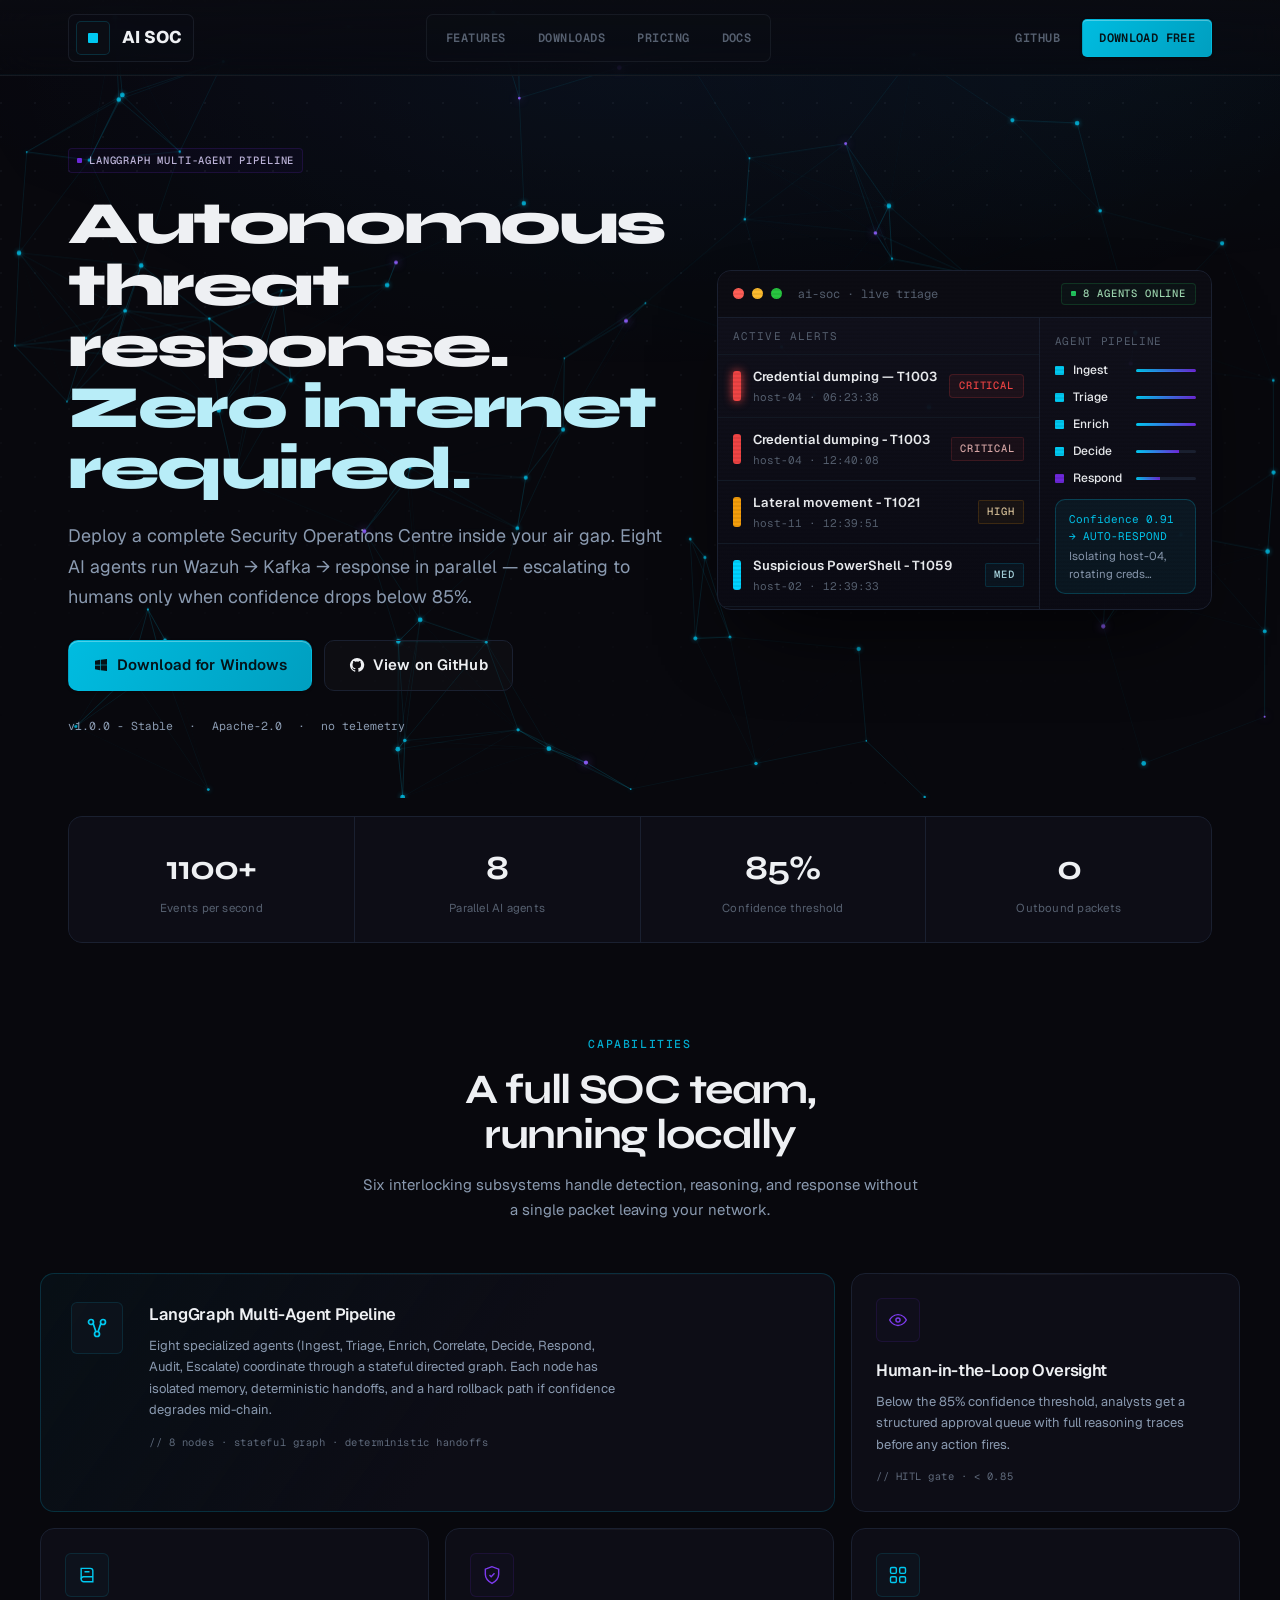
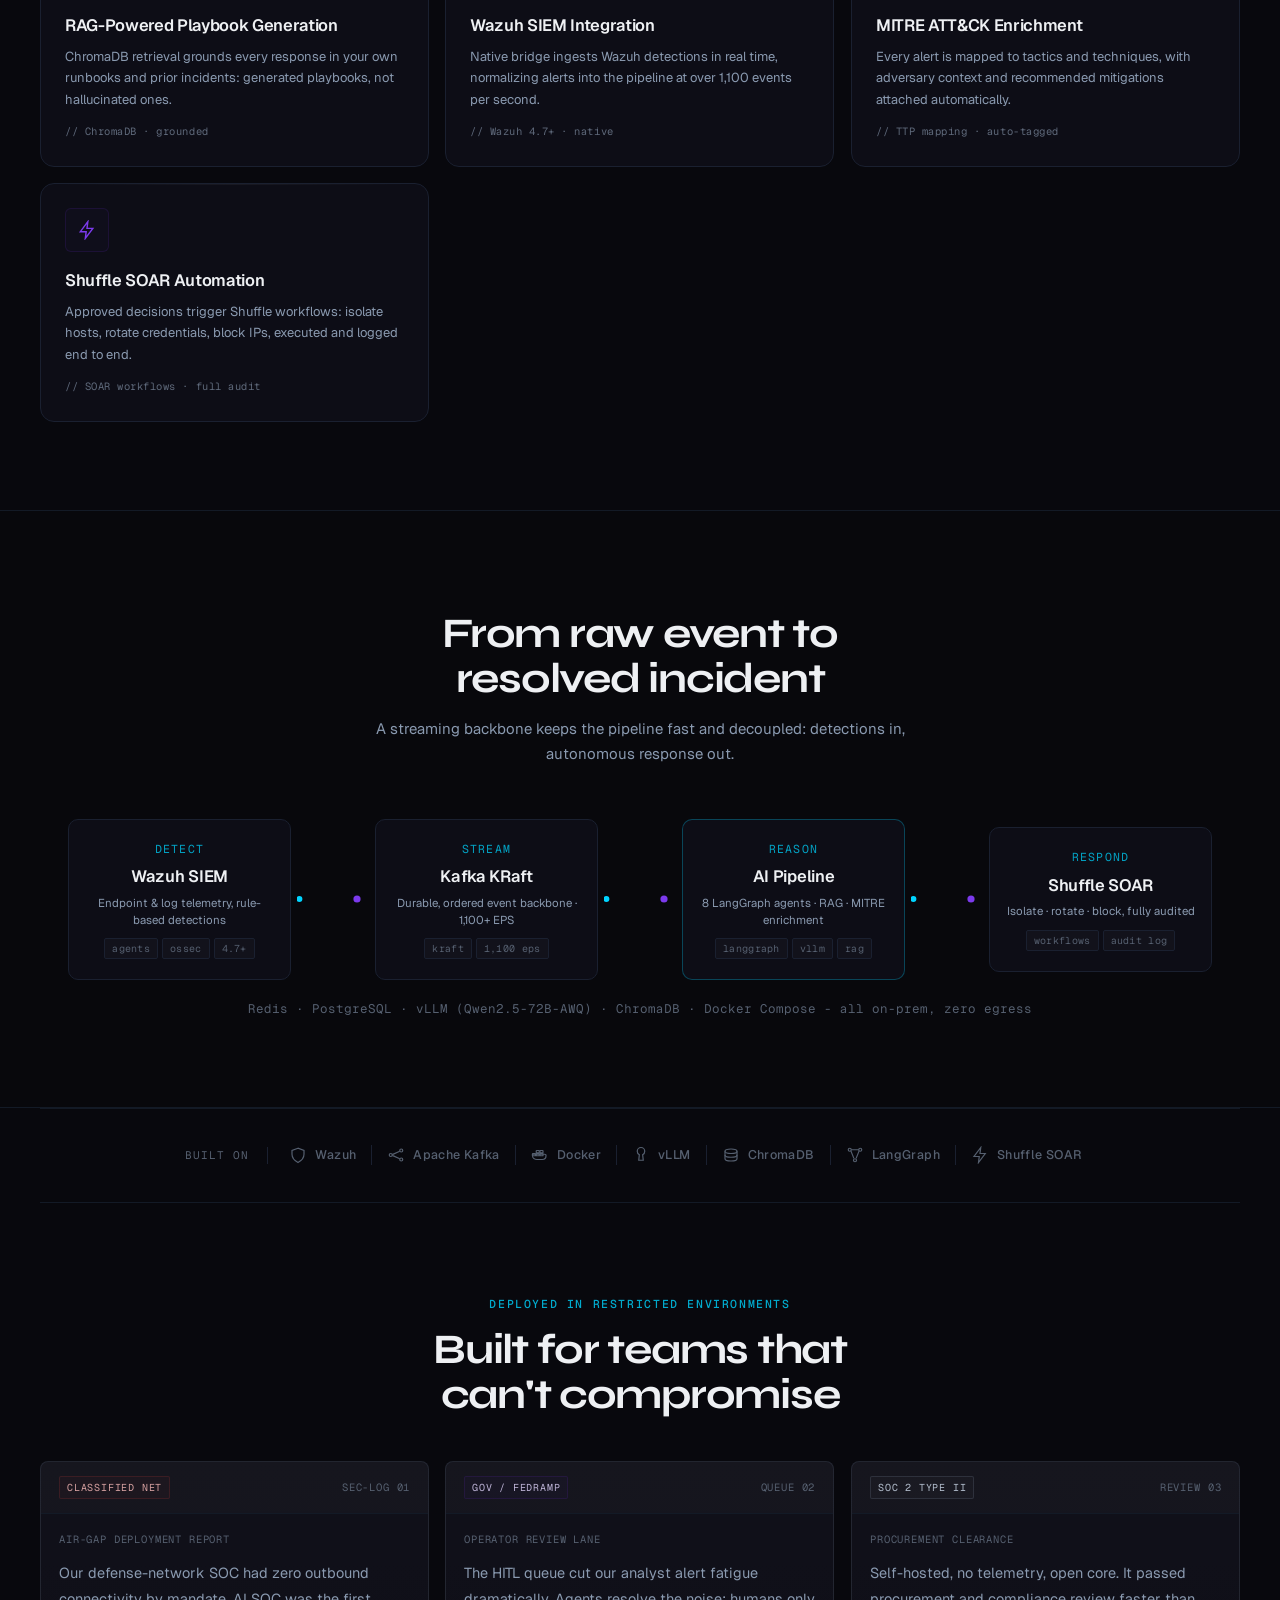
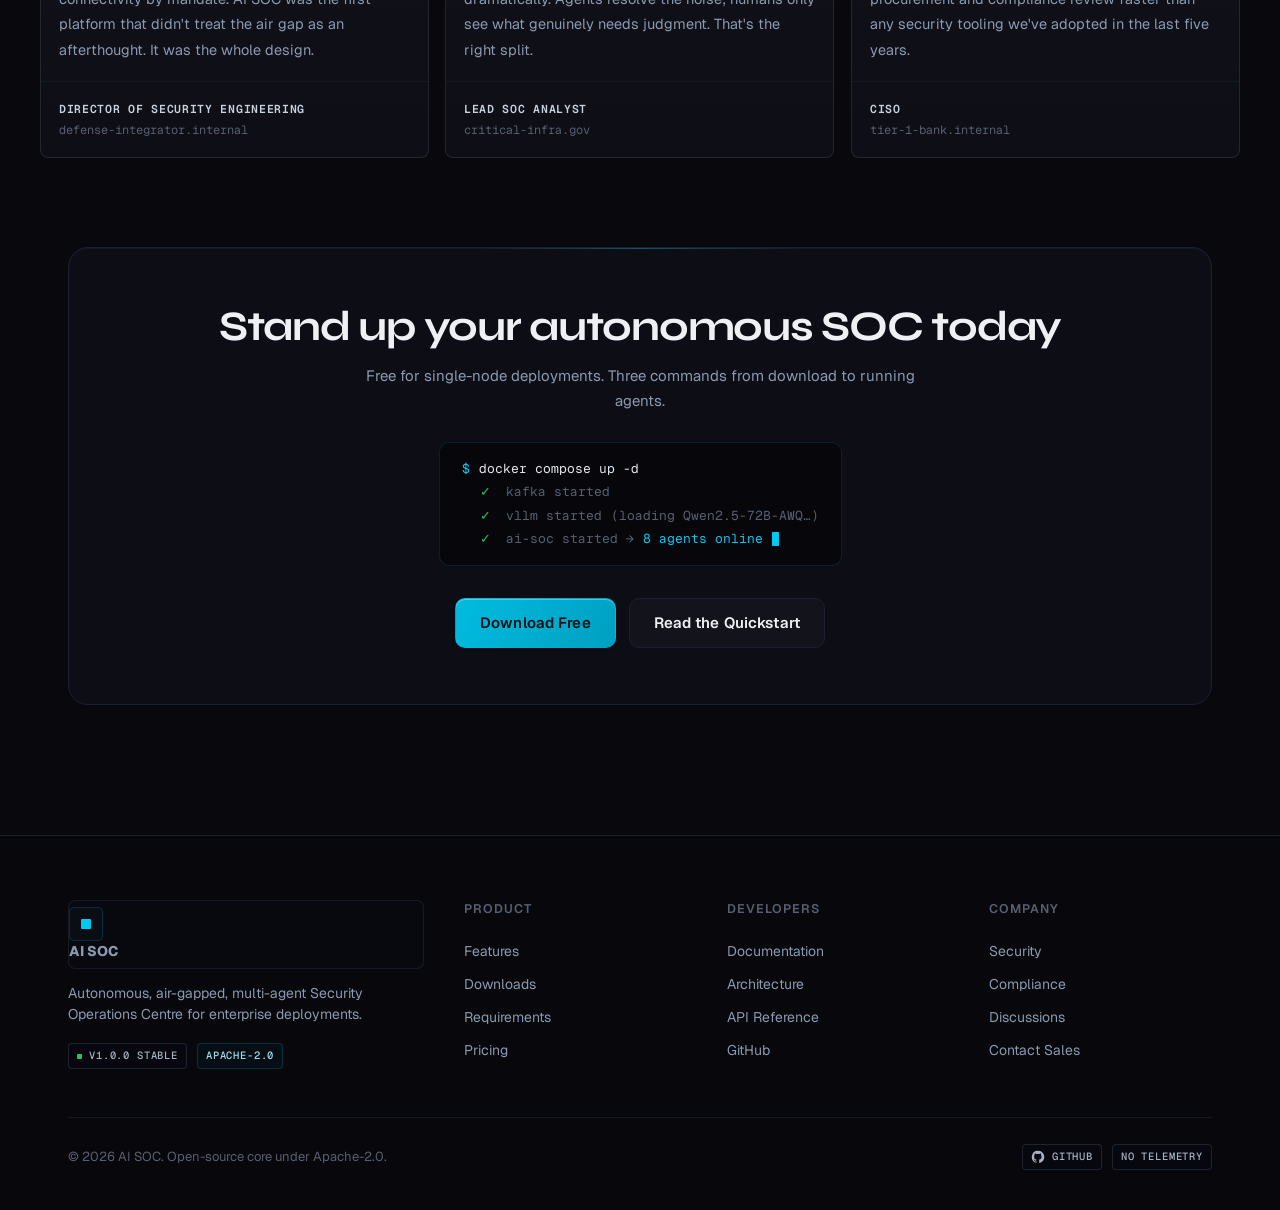
==== commit c8b7f574: "Improve Navbar and Animation" ====
--- a/index.html
+++ b/index.html
@@ -20,26 +20,26 @@
 <header class="site-nav">
   <div class="container">
     <a class="brand" href="index.html"><span class="logo-mark"><span></span></span>AI&nbsp;SOC</a>
-    <nav class="nav-links">
+    <nav class="nav-links" aria-label="Main">
       <a href="index.html#features">Features</a>
       <a href="downloads.html">Downloads</a>
       <a href="pricing.html">Pricing</a>
       <a href="docs.html">Docs</a>
     </nav>
     <div class="nav-right">
-      <a class="nav-signin" href="docs.html">Sign in</a>
-      <a class="btn btn--primary" href="downloads.html" style="padding:9px 16px;font-size:13.5px">Download Free</a>
+      <a class="nav-signin" href="https://github.com/amunim12/ai_soc_website">GitHub</a>
+      <a class="btn btn--primary btn--sm" href="downloads.html">Download Free</a>
       <button class="nav-burger" aria-label="Menu"><svg viewBox="0 0 24 24" fill="none" stroke-width="2"><path d="M4 7h16M4 12h16M4 17h16"/></svg></button>
     </div>
   </div>
 </header>
-<div class="mobile-drawer">
+<nav class="mobile-drawer" aria-label="Mobile menu">
   <a href="index.html#features">Features</a>
   <a href="downloads.html">Downloads</a>
   <a href="pricing.html">Pricing</a>
   <a href="docs.html">Docs</a>
   <a class="btn btn--primary" href="downloads.html">Download Free</a>
-</div>
+</nav>
 
 <main class="page">
 <!-- ============ HERO (split) ============ -->
@@ -52,9 +52,9 @@
         <h1 class="hero-h1">
           Autonomous threat response.<br><span class="grad-text">Zero internet required.</span>
         </h1>
-        <p style="color:var(--text-muted);font-size:17.5px;line-height:1.68;margin-top:22px;max-width:50ch">
+        <p class="hero-body">
           Deploy a complete Security Operations Centre inside your air gap. Eight AI agents run
-          Wazuh&nbsp;→&nbsp;Kafka&nbsp;→&nbsp;response in parallel - escalating to humans only when
+          Wazuh&nbsp;→&nbsp;Kafka&nbsp;→&nbsp;response in parallel — escalating to humans only when
           confidence drops below 85%.
         </p>
         <div class="hero-ctas">
@@ -111,7 +111,7 @@
 </section>
 
 <!-- ============ STATS BAR ============ -->
-<section class="container" style="margin-top:18px">
+<section class="container section-stats">
   <div class="stats-bar reveal">
     <div class="stat-cell"><div class="stat-num" data-count="1100" data-suffix="+">1100+</div><div class="stat-label">Events per second</div></div>
     <div class="stat-cell"><div class="stat-num" data-count="8">8</div><div class="stat-label">Parallel AI agents</div></div>
@@ -173,10 +173,9 @@
 </section>
 
 <!-- ============ ARCHITECTURE ============ -->
-<section class="section-pad" style="background:rgba(8,8,13,0.5);border-top:1px solid var(--border-soft);border-bottom:1px solid var(--border-soft)">
+<section class="section-pad section-arch">
   <div class="container">
     <div class="reveal" style="text-align:center;max-width:680px;margin:0 auto 52px">
-      <span class="eyebrow">Architecture</span>
       <h2 class="h-section">From raw event to<br>resolved incident</h2>
       <p class="sub-section" style="margin-left:auto;margin-right:auto">A streaming backbone keeps the pipeline fast and decoupled: detections in, autonomous response out.</p>
     </div>
@@ -191,7 +190,7 @@
           <span class="arch-chip">4.7+</span>
         </div>
       </div>
-      <div class="arch-conn"><svg viewBox="0 0 60 20" preserveAspectRatio="none"><defs><linearGradient id="g1" x1="0" x2="1"><stop offset="0" stop-color="#00d4ff"/><stop offset="1" stop-color="#7c3aed"/></linearGradient></defs><line x1="2" y1="10" x2="50" y2="10" stroke="url(#g1)" stroke-width="1.5"/><circle cx="50" cy="10" r="3" fill="#7c3aed"/><circle class="flow" cx="2" cy="10" r="2.5" fill="#00d4ff"/></svg></div>
+      <div class="arch-conn"><svg viewBox="0 0 60 20" preserveAspectRatio="none" aria-hidden="true"><defs><linearGradient id="g1" x1="0" x2="1"><stop offset="0" stop-color="#00d4ff"/><stop offset="1" stop-color="#7c3aed"/></linearGradient></defs><line x1="2" y1="10" x2="50" y2="10" stroke="url(#g1)" stroke-width="1.5"/><circle cx="50" cy="10" r="3" fill="#7c3aed"/><circle class="flow" cx="2" cy="10" r="2.5" fill="#00d4ff"/></svg></div>
       <div class="arch-node">
         <div class="arch-stage">Stream</div>
         <div class="arch-name">Kafka KRaft</div>
@@ -201,7 +200,7 @@
           <span class="arch-chip">1,100 eps</span>
         </div>
       </div>
-      <div class="arch-conn"><svg viewBox="0 0 60 20" preserveAspectRatio="none"><line x1="2" y1="10" x2="50" y2="10" stroke="url(#g1)" stroke-width="1.5"/><circle cx="50" cy="10" r="3" fill="#7c3aed"/><circle class="flow" cx="2" cy="10" r="2.5" fill="#00d4ff"/></svg></div>
+      <div class="arch-conn"><svg viewBox="0 0 60 20" preserveAspectRatio="none" aria-hidden="true"><line x1="2" y1="10" x2="50" y2="10" stroke="url(#g1)" stroke-width="1.5"/><circle cx="50" cy="10" r="3" fill="#7c3aed"/><circle class="flow" cx="2" cy="10" r="2.5" fill="#00d4ff"/></svg></div>
       <div class="arch-node arch-active">
         <div class="arch-stage">Reason</div>
         <div class="arch-name">AI Pipeline</div>
@@ -212,7 +211,7 @@
           <span class="arch-chip">rag</span>
         </div>
       </div>
-      <div class="arch-conn"><svg viewBox="0 0 60 20" preserveAspectRatio="none"><line x1="2" y1="10" x2="50" y2="10" stroke="url(#g1)" stroke-width="1.5"/><circle cx="50" cy="10" r="3" fill="#7c3aed"/><circle class="flow" cx="2" cy="10" r="2.5" fill="#00d4ff"/></svg></div>
+      <div class="arch-conn"><svg viewBox="0 0 60 20" preserveAspectRatio="none" aria-hidden="true"><line x1="2" y1="10" x2="50" y2="10" stroke="url(#g1)" stroke-width="1.5"/><circle cx="50" cy="10" r="3" fill="#7c3aed"/><circle class="flow" cx="2" cy="10" r="2.5" fill="#00d4ff"/></svg></div>
       <div class="arch-node">
         <div class="arch-stage">Respond</div>
         <div class="arch-name">Shuffle SOAR</div>
@@ -284,7 +283,7 @@
     <h2 class="h-section">Built for teams that can't compromise</h2>
   </div>
   <div class="testimonial-grid">
-    <figure class="testimonial-card reveal" style="margin:0">
+    <figure class="testimonial-card reveal" style="margin:0" aria-label="Testimonial: Director of Security Engineering, defense-integrator.internal">
       <div class="testimonial-head">
         <span class="testimonial-badge badge-classified">CLASSIFIED NET</span>
         <span class="testimonial-stamp">SEC-LOG 01</span>
@@ -298,7 +297,7 @@
         <div class="testimonial-org">defense-integrator.internal</div>
       </div>
     </figure>
-    <figure class="testimonial-card reveal" style="margin:0">
+    <figure class="testimonial-card reveal" style="margin:0" aria-label="Testimonial: Lead SOC Analyst, critical-infra.gov">
       <div class="testimonial-head">
         <span class="testimonial-badge badge-gov">GOV / FEDRAMP</span>
         <span class="testimonial-stamp">QUEUE 02</span>
@@ -312,7 +311,7 @@
         <div class="testimonial-org">critical-infra.gov</div>
       </div>
     </figure>
-    <figure class="testimonial-card reveal" style="margin:0">
+    <figure class="testimonial-card reveal" style="margin:0" aria-label="Testimonial: CISO, tier-1-bank.internal">
       <div class="testimonial-head">
         <span class="testimonial-badge">SOC 2 TYPE II</span>
         <span class="testimonial-stamp">REVIEW 03</span>
@@ -333,7 +332,6 @@
 <section class="container" style="padding-bottom:90px">
   <div class="cta-strip reveal">
     <div style="position:relative;z-index:2">
-      <span class="eyebrow" style="display:block;margin-bottom:16px">Get started</span>
       <h2 class="h-section" style="font-size:clamp(28px,3.6vw,42px);margin:0">Stand up your autonomous SOC today</h2>
       <p class="sub-section" style="margin:14px auto 0">Free for single-node deployments. Three commands from download to running agents.</p>
       <div class="cta-terminal">
@@ -400,8 +398,10 @@
 
 <style>
   #pipe .pipe-row { display:flex; align-items:center; gap:9px; margin-bottom:9px; }
-  .flow { animation: flowMove 1.8s linear infinite; }
   @keyframes flowMove { from { transform: translateX(0); } to { transform: translateX(48px); } }
+  @media (prefers-reduced-motion: no-preference) {
+    .flow { animation: flowMove 1.8s linear infinite; }
+  }
 </style>
 
 <script src="assets/nodegraph.js"></script>
--- a/assets/tokens.css
+++ b/assets/tokens.css
@@ -66,7 +66,7 @@
 
   /* Layout */
   --maxw: 1200px;
-  --nav-h: 64px;
+  --nav-h: 76px;
 }
 
 /* ---- Reset ---- */
@@ -214,7 +214,10 @@
 }
 .btn--violet:hover { transform: translateY(-1px); filter: brightness(1.06); }
 .btn--lg { padding: 13px 24px; font-size: var(--text-base); }
+.btn--sm { padding: 8px 15px; font-size: var(--text-sm); }
 .btn--block { width: 100%; }
+.btn--unavailable { opacity: 0.55; cursor: not-allowed; pointer-events: none; }
+.btn--unavailable .btn-note { font-size: var(--text-xs); opacity: 0.75; margin-left: 2px; }
 
 /* Glass card */
 .glass {
@@ -253,18 +256,6 @@
   margin: 14px 0 0;
   line-height: 1.7;
 }
-
-/* Animated gradient border (for highlighted cards) */
-@property --angle { syntax: "<angle>"; initial-value: 0deg; inherits: false; }
-.grad-border {
-  position: relative; isolation: isolate;
-}
-.grad-border::before {
-  content: ""; position: absolute; inset: -1px; border-radius: inherit; z-index: -1;
-  background: conic-gradient(from var(--angle), var(--cyan), var(--violet), var(--cyan));
-  animation: spin-angle 6s linear infinite;
-}
-@keyframes spin-angle { to { --angle: 360deg; } }
 
 /* Scroll reveal */
 @media (prefers-reduced-motion: no-preference) {
--- a/assets/site.css
+++ b/assets/site.css
@@ -8,41 +8,120 @@
   position: fixed; top: 0; left: 0; right: 0; z-index: 50;
   height: var(--nav-h);
   display: flex; align-items: center;
-  background: rgba(10,10,15,0.55);
-  backdrop-filter: blur(16px) saturate(140%);
-  -webkit-backdrop-filter: blur(16px) saturate(140%);
-  border-bottom: 1px solid transparent;
-  transition: background .3s ease, border-color .3s ease;
-}
-.site-nav.scrolled { background: rgba(10,10,15,0.82); border-bottom-color: var(--border); }
+  background: linear-gradient(180deg, rgba(10,11,17,0.92), rgba(8,9,14,0.70));
+  backdrop-filter: blur(18px) saturate(150%);
+  -webkit-backdrop-filter: blur(18px) saturate(150%);
+  border-bottom: 1px solid rgba(138,154,176,0.10);
+  box-shadow: inset 0 -1px 0 rgba(0,200,240,0.035);
+  transition: background .3s ease, border-color .3s ease, box-shadow .3s ease;
+}
+.site-nav.scrolled {
+  background: rgba(8,9,14,0.92);
+  border-bottom-color: rgba(138,154,176,0.16);
+  box-shadow: 0 18px 48px -36px rgba(0,0,0,0.75), inset 0 -1px 0 rgba(0,200,240,0.05);
+}
 .site-nav .container { display: flex; align-items: center; justify-content: space-between; }
 
-.brand { display: flex; align-items: center; gap: 10px; font-weight: 700; letter-spacing: -0.02em; font-size: 16px; }
+.brand {
+  display: flex;
+  align-items: center;
+  gap: 12px;
+  min-height: 46px;
+  padding: 6px 11px 6px 7px;
+  border: 1px solid rgba(138,154,176,0.12);
+  border-radius: 7px;
+  background: rgba(12,14,22,0.46);
+  font-weight: 800;
+  letter-spacing: 0;
+  font-size: 17px;
+  transition: border-color .2s, background .2s, transform .2s;
+}
+.brand:hover {
+  border-color: rgba(0,200,240,0.20);
+  background: rgba(12,16,24,0.72);
+  transform: translateY(-1px);
+}
 .logo-mark {
-  width: 28px; height: 28px; border-radius: 4px;
+  width: 34px; height: 34px; border-radius: 5px;
   background: rgba(12,14,22,0.95);
-  border: 1px solid rgba(138,154,176,0.16);
+  border: 1px solid rgba(0,200,240,0.18);
   display: grid; place-items: center;
   flex-shrink: 0;
   transition: border-color .2s, background .2s;
 }
 .brand:hover .logo-mark { border-color: rgba(0,200,240,0.22); background: rgba(13,18,28,0.96); }
 .logo-mark span {
-  width: 8px; height: 8px; border-radius: 1px;
+  width: 10px; height: 10px; border-radius: 1px;
   background: var(--cyan);
   box-shadow: none;
 }
 
-.nav-links { display: flex; gap: 28px; }
-.nav-links a { font-size: var(--text-sm); color: var(--text-muted); font-weight: 500; transition: color .15s; position: relative; }
-.nav-links a:hover, .nav-links a.active { color: var(--text); }
-.nav-links a.active::after { content: ""; position: absolute; left: 0; right: 0; bottom: -21px; height: 1.5px; background: var(--cyan); opacity: 0.7; }
-
-.nav-right { display: flex; align-items: center; gap: 16px; }
-.nav-signin { font-size: 14px; color: var(--text-muted); }
-.nav-signin:hover { color: var(--text); }
-
-.nav-burger { display: none; width: 40px; height: 40px; border-radius: 9px; background: rgba(255,255,255,0.04); border: 1px solid var(--border); align-items: center; justify-content: center; }
+.nav-links {
+  display: flex;
+  align-items: center;
+  gap: 4px;
+  padding: 5px;
+  border: 1px solid rgba(138,154,176,0.10);
+  border-radius: 7px;
+  background: rgba(12,14,22,0.44);
+}
+.nav-links a {
+  min-height: 36px;
+  display: inline-flex;
+  align-items: center;
+  padding: 0 14px;
+  border-radius: 4px;
+  font-family: var(--font-mono);
+  font-size: 12px;
+  letter-spacing: 0.04em;
+  text-transform: uppercase;
+  color: var(--text-dim);
+  font-weight: 600;
+  transition: color .15s, background .15s, box-shadow .15s;
+  position: relative;
+}
+.nav-links a:hover {
+  color: var(--text-muted);
+  background: rgba(255,255,255,0.026);
+}
+.nav-links a.active {
+  color: var(--text);
+  background: rgba(0,200,240,0.055);
+  box-shadow: inset 0 0 0 1px rgba(0,200,240,0.12);
+}
+.nav-links a.active::after { display: none; }
+
+.nav-right { display: flex; align-items: center; gap: 10px; }
+.nav-signin {
+  min-height: 36px;
+  display: inline-flex;
+  align-items: center;
+  padding: 0 11px;
+  border: 1px solid transparent;
+  border-radius: 4px;
+  font-family: var(--font-mono);
+  font-size: 12px;
+  letter-spacing: 0.04em;
+  text-transform: uppercase;
+  color: var(--text-dim);
+  font-weight: 600;
+}
+.nav-signin:hover {
+  color: var(--text);
+  border-color: rgba(138,154,176,0.12);
+  background: rgba(255,255,255,0.025);
+}
+.site-nav .btn--sm {
+  min-height: 38px;
+  padding: 0 16px;
+  border-radius: 5px;
+  font-family: var(--font-mono);
+  font-size: 12px;
+  letter-spacing: 0.03em;
+  text-transform: uppercase;
+}
+
+.nav-burger { display: none; width: 44px; height: 44px; border-radius: 6px; background: rgba(255,255,255,0.04); border: 1px solid var(--border); align-items: center; justify-content: center; }
 .nav-burger { transition: background .2s ease, border-color .2s ease, transform .2s ease, box-shadow .2s ease; }
 .nav-burger:hover { background: rgba(255,255,255,0.06); border-color: rgba(0,200,240,0.24); box-shadow: 0 8px 20px -16px rgba(0,200,240,0.55); transform: translateY(-1px); }
 .nav-burger svg { width: 20px; height: 20px; stroke: var(--text); }
@@ -116,7 +195,7 @@
   align-items: center;
   gap: 16px;
   margin-top: 26px;
-  color: var(--text-dim);
+  color: var(--text-muted);
   font-size: var(--text-xs);
   flex-wrap: wrap;
 }
@@ -126,6 +205,13 @@
   gap: 12px;
   margin-top: 28px;
   flex-wrap: wrap;
+}
+.hero-body {
+  color: var(--text-muted);
+  font-size: var(--text-lg);
+  line-height: 1.68;
+  margin-top: 22px;
+  max-width: 50ch;
 }
 .hero-right {
   animation: float-y 10s ease-in-out infinite;
@@ -301,7 +387,7 @@
 }
 
 /* ---------------- TESTIMONIALS ---------------- */
-.testimonial-grid { display: grid; grid-template-columns: 1.08fr 0.92fr; gap: 16px; align-items: stretch; }
+.testimonial-grid { display: grid; grid-template-columns: repeat(3, 1fr); gap: 16px; align-items: start; }
 .testimonial-card {
   padding: 0;
   border-radius: 8px;
@@ -310,7 +396,6 @@
   position: relative;
   overflow: hidden;
 }
-.testimonial-card:nth-child(1) { grid-row: span 2; }
 .testimonial-head {
   display: flex;
   align-items: center;
@@ -386,6 +471,7 @@
 }
 
 /* ---------------- STATS BAR ---------------- */
+.section-stats { margin-top: 18px; }
 .stats-bar {
   display: grid; grid-template-columns: repeat(4, 1fr);
   gap: 1px; background: var(--border);
@@ -403,7 +489,7 @@
 /* ---------------- MOCK DASHBOARD ---------------- */
 .mock { background: linear-gradient(180deg, rgba(18,18,30,0.95), rgba(11,11,20,0.97));
   border: 1px solid var(--border); border-radius: 14px; overflow: hidden;
-  box-shadow: 0 40px 90px -35px rgba(0,0,0,0.85), var(--glow-cyan); }
+  box-shadow: 0 40px 90px -35px rgba(0,0,0,0.85); }
 .mock-bar { display: flex; align-items: center; gap: 8px; padding: 12px 15px; border-bottom: 1px solid var(--border); background: rgba(10,10,16,0.7); }
 .tl { width: 11px; height: 11px; border-radius: 50%; }
 .mock-title { font-family: var(--font-mono); font-size: 12px; color: var(--text-dim); margin-left: 8px; }
@@ -413,6 +499,11 @@
 .mono { font-family: var(--font-mono); }
 
 /* ---------------- ARCHITECTURE ---------------- */
+.section-arch {
+  background: rgba(8,8,13,0.5);
+  border-top: 1px solid var(--border-soft);
+  border-bottom: 1px solid var(--border-soft);
+}
 .arch { display: grid; grid-template-columns: 1fr auto 1fr auto 1fr auto 1fr; align-items: center; gap: 6px; }
 .arch-node {
   padding: 20px 16px; border: 1px solid var(--border); border-radius: var(--r-md);
@@ -470,7 +561,7 @@
   padding: 16px 22px;
   border-radius: var(--r-md);
   background: rgba(0,0,0,0.5);
-  border: 1px solid rgba(0,212,255,0.15);
+  border: 1px solid rgba(0,200,240,0.14);
   font-family: var(--font-mono);
   font-size: 13px;
   text-align: left;
@@ -522,7 +613,7 @@
 .dl-grid { display: grid; grid-template-columns: repeat(3, 1fr); gap: 18px; align-items: start; }
 .dl-card { padding: 30px 26px; border-radius: var(--r-lg); border: 1px solid var(--border); background: var(--bg-card); position: relative; transition: border-color .25s, transform .25s; }
 .dl-card:hover { transform: translateY(-3px); box-shadow: 0 14px 34px -18px rgba(0,0,0,0.56); }
-.dl-card.primary { border-color: rgba(0,212,255,0.35); background: linear-gradient(180deg, rgba(0,212,255,0.05), var(--bg-card)); }
+.dl-card.primary { border-color: rgba(0,200,240,0.30); background: linear-gradient(180deg, rgba(0,200,240,0.04), var(--bg-card)); }
 .os-icon { width: 52px; height: 52px; border-radius: 6px; background: rgba(12,14,22,0.95); border: 1px solid rgba(138,154,176,0.16); display: grid; place-items: center; margin-bottom: 18px; }
 .os-icon svg { width: 26px; height: 26px; fill: var(--text); }
 .dl-os { font-size: 19px; font-weight: 600; }
@@ -532,7 +623,7 @@
 .copy-field { display: flex; align-items: center; gap: 10px; padding: 10px 12px; border-radius: var(--r-sm); background: var(--bg); border: 1px solid var(--border); margin-top: 16px; }
 .copy-field code { font-family: var(--font-mono); font-size: 11px; color: var(--text-muted); flex: 1; overflow: hidden; text-overflow: ellipsis; white-space: nowrap; }
 .copy-btn { flex-shrink: 0; width: 30px; height: 30px; border-radius: 6px; background: rgba(255,255,255,0.04); border: 1px solid var(--border); display: grid; place-items: center; transition: all .15s; }
-.copy-btn:hover { border-color: var(--cyan); background: rgba(0,212,255,0.08); }
+.copy-btn:hover { border-color: var(--cyan); background: rgba(0,200,240,0.07); }
 .copy-btn svg { width: 14px; height: 14px; stroke: var(--text-muted); fill: none; stroke-width: 1.8; }
 .copy-btn.copied { border-color: var(--success); }
 .copy-btn.copied svg { stroke: var(--success); }
@@ -636,8 +727,8 @@
 .tab-btn:hover { color: var(--text); background: rgba(255,255,255,0.03); }
 .tab-btn.active {
   color: var(--text);
-  background: rgba(0,200,240,0.06);
-  box-shadow: inset 0 0 0 1px rgba(0,200,240,0.14);
+  background: rgba(0,200,240,0.05);
+  box-shadow: inset 0 0 0 1px rgba(0,200,240,0.13);
 }
 .tab-panels { padding: 24px; }
 .tab-panel { display: none; }
@@ -691,7 +782,7 @@
 .docs-group h5 { font-size: 11.5px; letter-spacing: 0.1em; text-transform: uppercase; color: var(--text-dim); margin: 0 0 10px; font-weight: 600; }
 .docs-link { display: block; padding: 7px 12px; border-radius: 7px; font-size: 14px; color: var(--text-muted); transition: all .15s; }
 .docs-link:hover { color: var(--text); background: rgba(255,255,255,0.03); }
-.docs-link.active { color: var(--cyan); background: rgba(0,212,255,0.08); font-weight: 500; }
+.docs-link.active { color: var(--cyan); background: rgba(0,200,240,0.07); font-weight: 500; }
 .status-tag {
   padding: 3px 8px;
   font-size: 10.5px;
@@ -712,8 +803,8 @@
 }
 .status-tag.med {
   color: #a7d4de;
-  border-color: rgba(0,212,255,0.16);
-  background: rgba(0,212,255,0.05);
+  border-color: rgba(0,200,240,0.16);
+  background: rgba(0,200,240,0.05);
 }
 .docs-main { padding: 44px 56px 100px; max-width: 860px; }
 .docs-main h1 { font-size: 38px; letter-spacing: -0.03em; margin: 0 0 10px; }
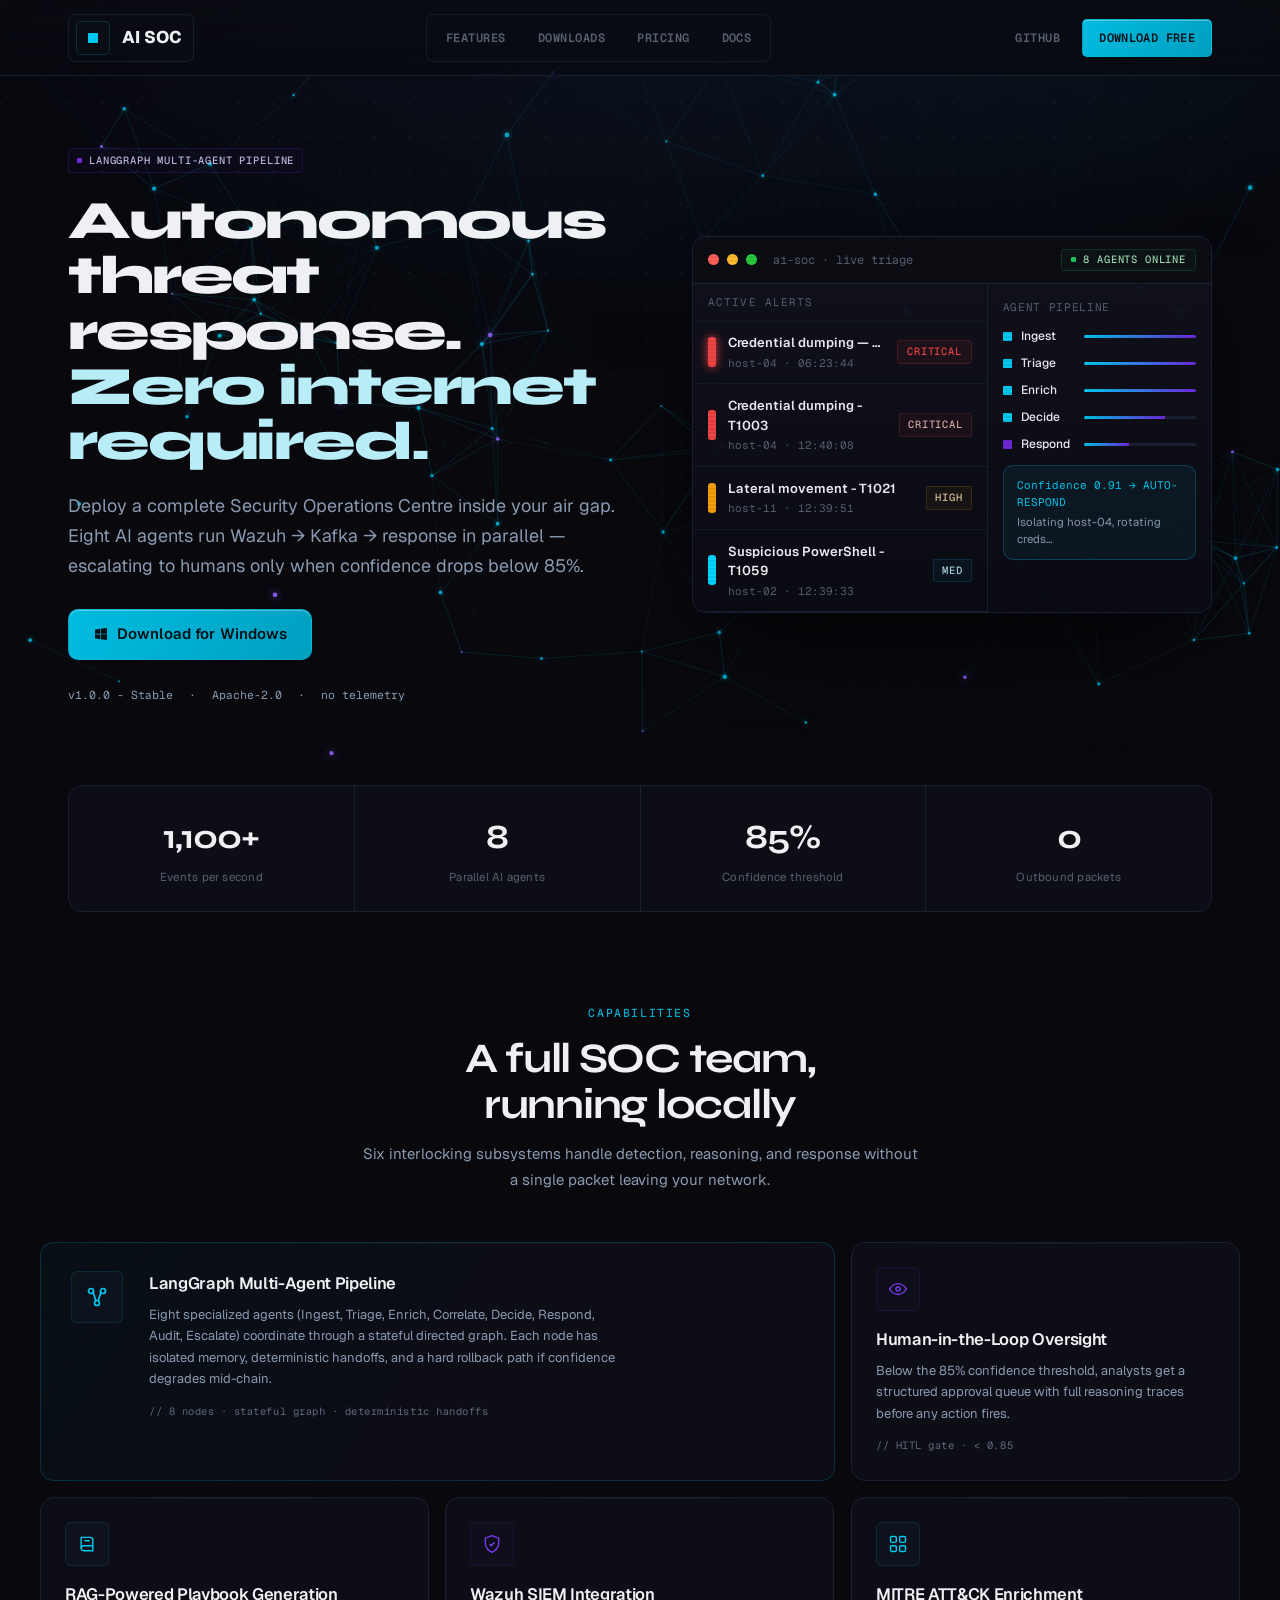
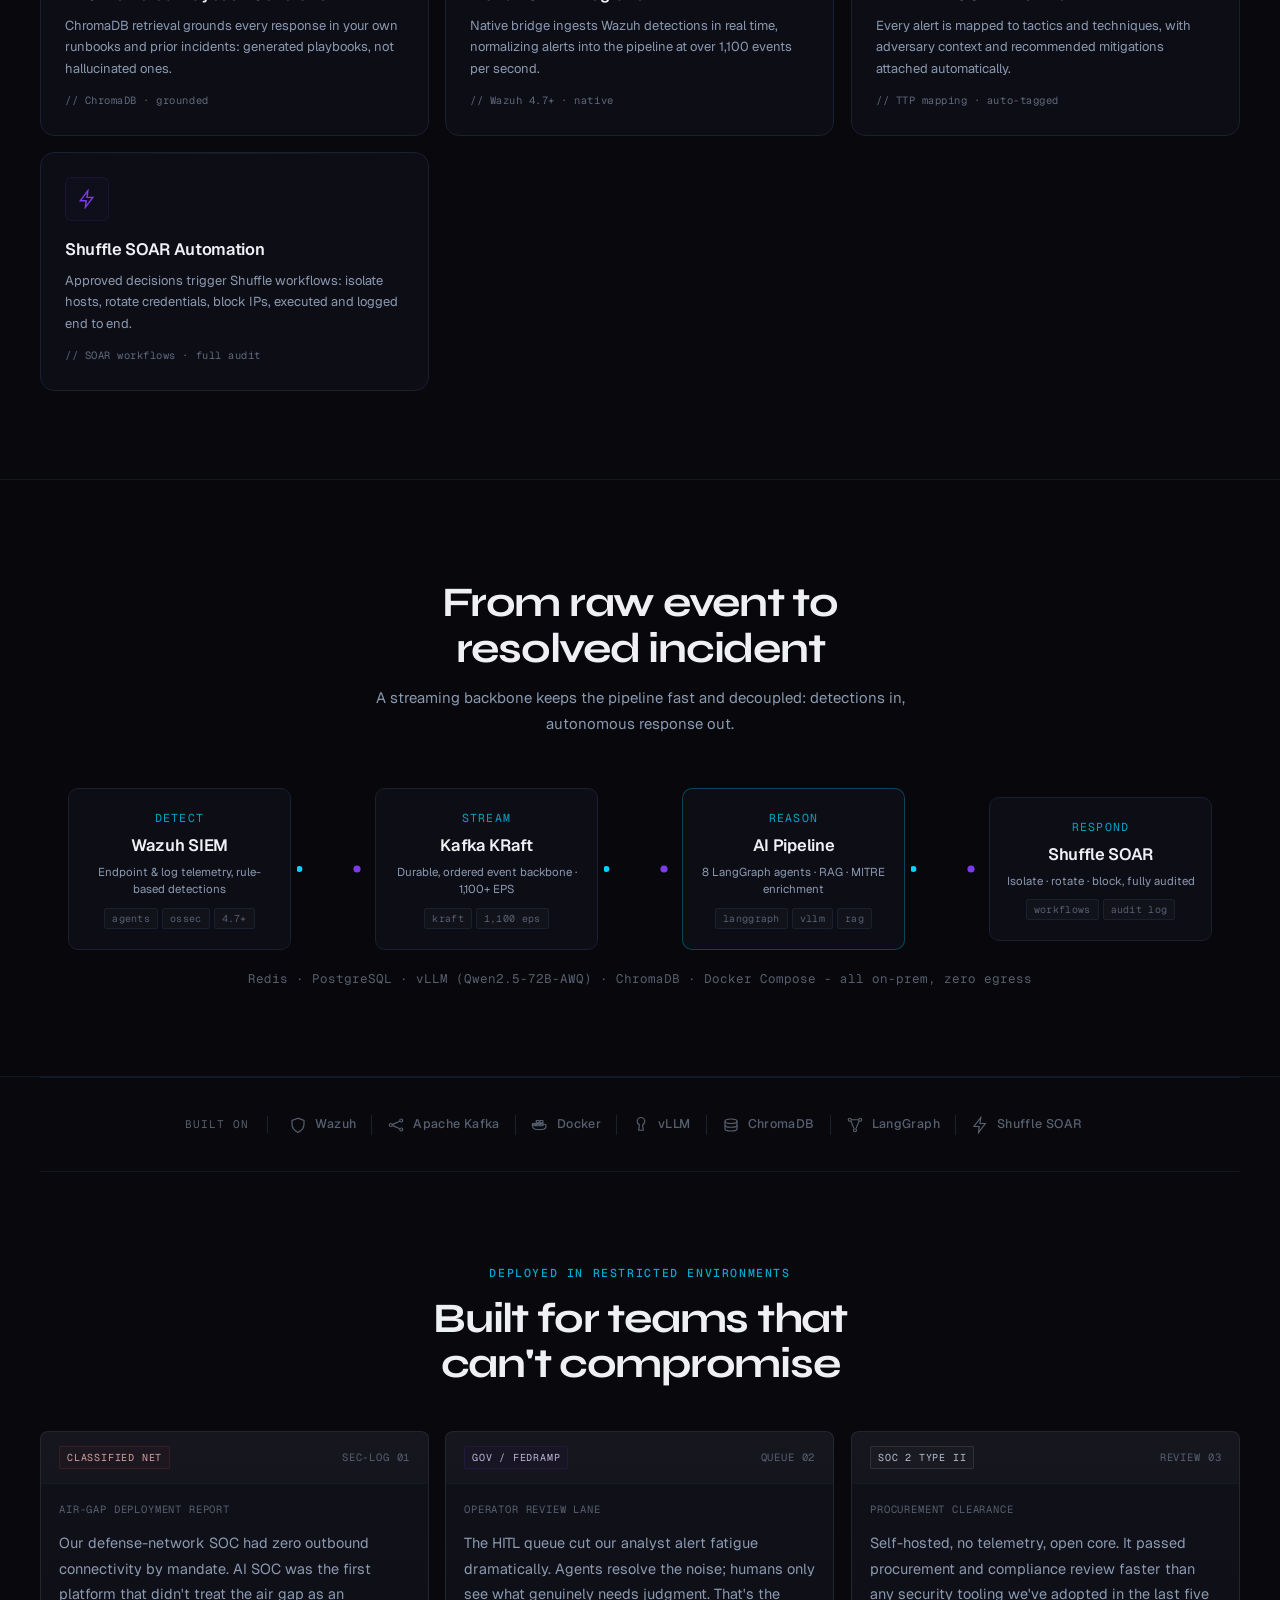
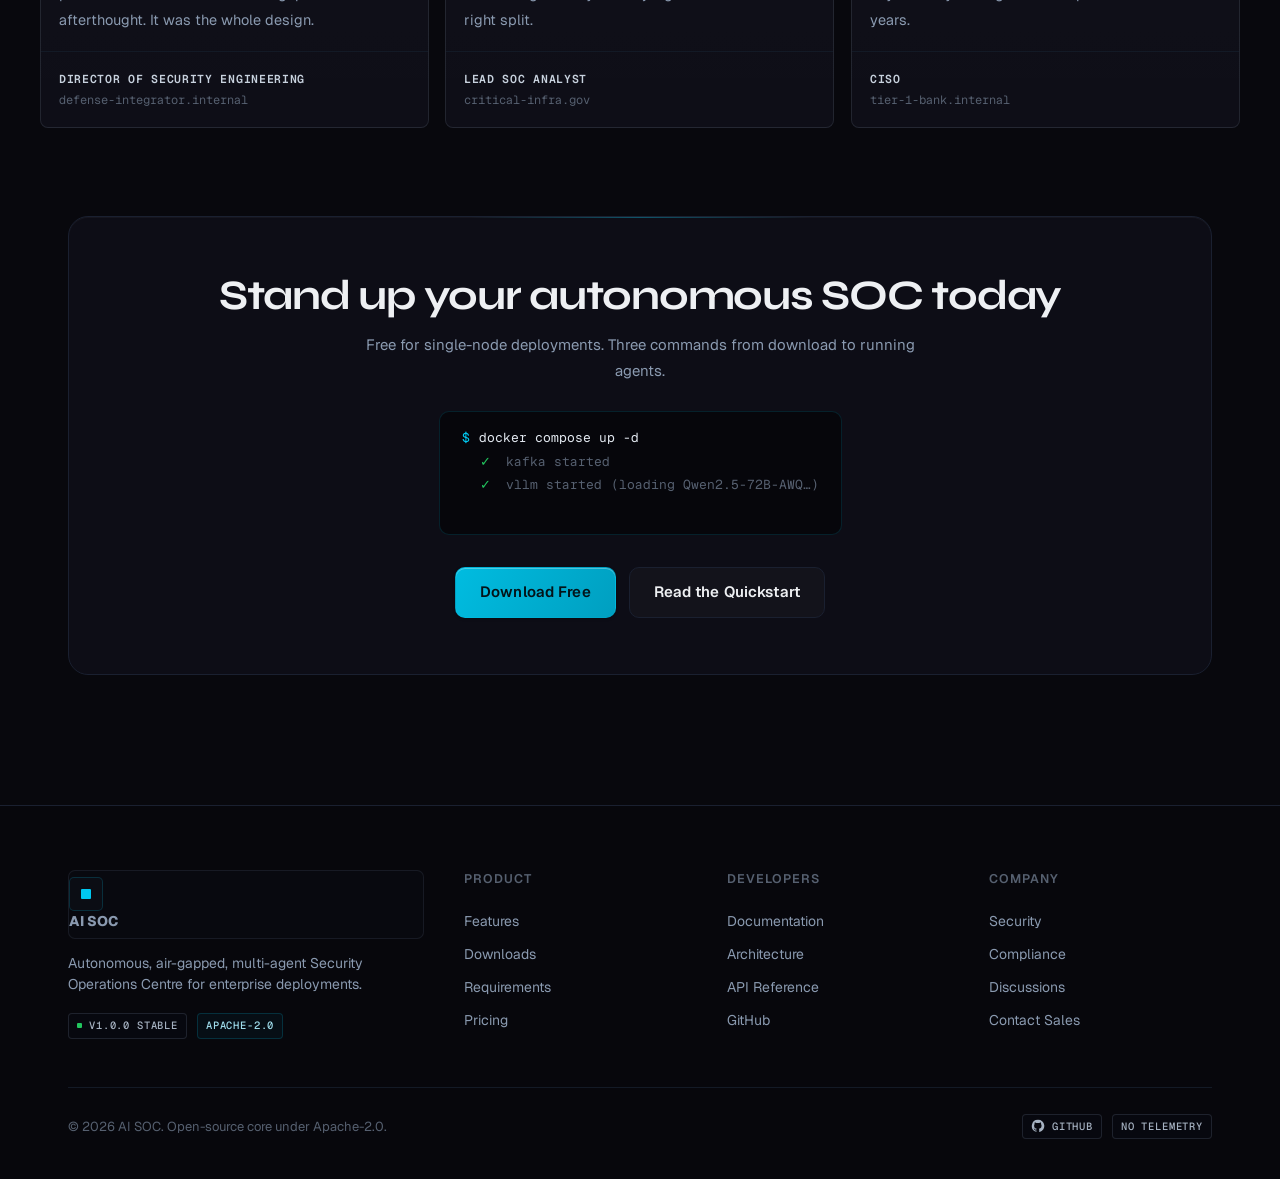
==== commit c51983c9: "Remove GitHub hero CTA and fix responsive layout bugs Removes the "View on GitHub" button from the l" ====
--- a/index.html
+++ b/index.html
@@ -62,10 +62,6 @@
             <svg viewBox="0 0 24 24" fill="currentColor"><path d="M3 5.5 10.5 4.3v7.2H3V5.5Zm0 13L10.5 19.7v-7.1H3v6Zm8.5 1.3L21 21V12.5h-9.5v7.3Zm0-15.6V11.5H21V3l-9.5 1.2Z"/></svg>
             Download for Windows
           </a>
-          <a class="btn btn--ghost btn--lg" href="https://github.com/amunim12/ai_soc_website">
-            <svg viewBox="0 0 24 24" fill="currentColor"><path d="M12 1.5A10.5 10.5 0 0 0 8.7 22c.5.1.7-.2.7-.5v-1.8c-2.9.6-3.5-1.4-3.5-1.4-.5-1.2-1.2-1.5-1.2-1.5-.9-.6.1-.6.1-.6 1 .1 1.6 1 1.6 1 .9 1.6 2.4 1.1 3 .9.1-.7.4-1.1.6-1.4-2.3-.3-4.7-1.2-4.7-5.2 0-1.1.4-2 1-2.8-.1-.3-.5-1.3.1-2.7 0 0 .9-.3 2.8 1a9.6 9.6 0 0 1 5 0c1.9-1.3 2.8-1 2.8-1 .6 1.4.2 2.4.1 2.7.7.8 1 1.7 1 2.8 0 4-2.4 4.9-4.7 5.2.4.3.7 1 .7 2v3c0 .3.2.6.7.5A10.5 10.5 0 0 0 12 1.5Z"/></svg>
-            View on GitHub
-          </a>
         </div>
         <div class="hero-meta mono">
           <span>v1.0.0 - Stable</span><span>·</span>
@@ -86,8 +82,8 @@
               <span class="dot" style="background:var(--success)"></span>8 agents online
             </span>
           </div>
-          <div style="display:grid;grid-template-columns:1.32fr 1fr">
-            <div style="border-right:1px solid var(--border)">
+          <div class="mock-body" style="display:grid;grid-template-columns:1.32fr 1fr">
+            <div class="mock-alerts-col" style="border-right:1px solid var(--border)">
               <div class="mono" style="padding:10px 15px;font-size:11px;letter-spacing:0.1em;text-transform:uppercase;color:var(--text-dim);border-bottom:1px solid var(--border-soft)">Active alerts</div>
               <div data-alert-feed>
                 <div class="alert-row"><div class="sev" style="background:#ef4444"></div><div style="flex:1;min-width:0"><div style="font-weight:600">Credential dumping - T1003</div><div class="mono" style="color:var(--text-dim);font-size:11px;margin-top:2px">host-04 · 12:40:08</div></div><span class="pill status-tag critical">CRITICAL</span></div>
@@ -95,7 +91,7 @@
                 <div class="alert-row"><div class="sev" style="background:#00d4ff"></div><div style="flex:1;min-width:0"><div style="font-weight:600">Suspicious PowerShell - T1059</div><div class="mono" style="color:var(--text-dim);font-size:11px;margin-top:2px">host-02 · 12:39:33</div></div><span class="pill status-tag med">MED</span></div>
               </div>
             </div>
-            <div style="padding:15px">
+            <div class="mock-pipeline-col" style="padding:15px">
               <div class="mono" style="font-size:11px;color:var(--text-dim);margin-bottom:12px;letter-spacing:0.06em">AGENT PIPELINE</div>
               <div id="pipe"></div>
               <div style="margin-top:12px;padding:11px 13px;border-radius:10px;background:rgba(0,212,255,0.06);border:1px solid rgba(0,212,255,0.22)">
--- a/assets/site.css
+++ b/assets/site.css
@@ -146,7 +146,7 @@
 /* ---------------- PAGE SCAFFOLD ---------------- */
 .page { position: relative; z-index: 1; }
 .page-hero { position: relative; padding-top: calc(var(--nav-h) + 70px); padding-bottom: 64px; overflow: hidden; }
-.page-hero .ng { position: absolute; inset: 0; width: 100%; height: 100%; z-index: 0; }
+.page-hero .ng, .cta-strip .ng { position: absolute; inset: 0; width: 100%; height: 100%; z-index: 0; pointer-events: none; }
 section { position: relative; z-index: 1; }
 .section-pad { padding: 88px 0; }
 
@@ -163,16 +163,16 @@
 /* ---------------- HERO LAYOUT ---------------- */
 .split-hero {
   display: grid;
-  grid-template-columns: 1fr 1.05fr;
+  grid-template-columns: 1.1fr 1fr;
   gap: 52px;
   align-items: center;
   position: relative;
   z-index: 2;
 }
-.hero-left { position: relative; }
+.hero-left { position: relative; min-width: 0; }
 .hero-h1 {
   font-family: var(--font-display);
-  font-size: clamp(38px, 5vw, 60px);
+  font-size: clamp(38px, 4.6vw, 54px);
   font-weight: 800;
   letter-spacing: -0.04em;
   line-height: 1.02;
@@ -182,6 +182,9 @@
 /* word-by-word entrance — JS adds .hero-animated which triggers children */
 .hero-h1 .word {
   display: inline-block;
+  max-width: 100%;
+  overflow-wrap: break-word;
+  word-break: break-word;
   opacity: 0;
   transform: translateY(16px);
   filter: blur(2px);
@@ -215,7 +218,12 @@
 }
 .hero-right {
   animation: float-y 10s ease-in-out infinite;
-}
+  min-width: 0;
+}
+.mock-body { min-width: 0; }
+.mock-alerts-col, .mock-pipeline-col { min-width: 0; }
+.mock-alerts-col [data-alert-feed] .alert-row,
+.mock-alerts-col [data-alert-feed] .alert-row > div { min-width: 0; }
 
 body.page-ready .hero-meta,
 body.page-ready .hero-ctas .btn,
@@ -806,7 +814,7 @@
   border-color: rgba(0,200,240,0.16);
   background: rgba(0,200,240,0.05);
 }
-.docs-main { padding: 44px 56px 100px; max-width: 860px; }
+.docs-main { padding: 44px 56px 100px; max-width: 860px; min-width: 0; }
 .docs-main h1 { font-size: 38px; letter-spacing: -0.03em; margin: 0 0 10px; }
 .docs-main h2 { font-size: 24px; letter-spacing: -0.02em; margin: 48px 0 14px; scroll-margin-top: 90px; }
 .docs-main h3 { font-size: 18px; margin: 28px 0 10px; }
@@ -869,6 +877,18 @@
   .footer-grid { grid-template-columns: 1fr; }
   .cta-strip { padding: 36px 24px; }
   .summary-grid { grid-template-columns: 1fr; }
+  .hero-h1 { font-size: clamp(26px, 8vw, 38px); }
+  .display-h { font-size: clamp(26px, 8vw, 38px) !important; }
+  .mock-body { grid-template-columns: 1fr !important; }
+  .mock-alerts-col { border-right: none !important; border-bottom: 1px solid var(--border); }
+}
+@media (max-width: 420px) {
+  .site-nav .container { padding: 0 14px; }
+  .brand { padding: 5px 8px 5px 6px; font-size: 14px; gap: 8px; }
+  .logo-mark { width: 28px; height: 28px; }
+  .nav-right { gap: 6px; }
+  .site-nav .btn--sm { padding: 0 10px; font-size: 10.5px; min-height: 34px; }
+  .nav-burger { width: 38px; height: 38px; }
 }
 
 @media (prefers-reduced-motion: reduce) {
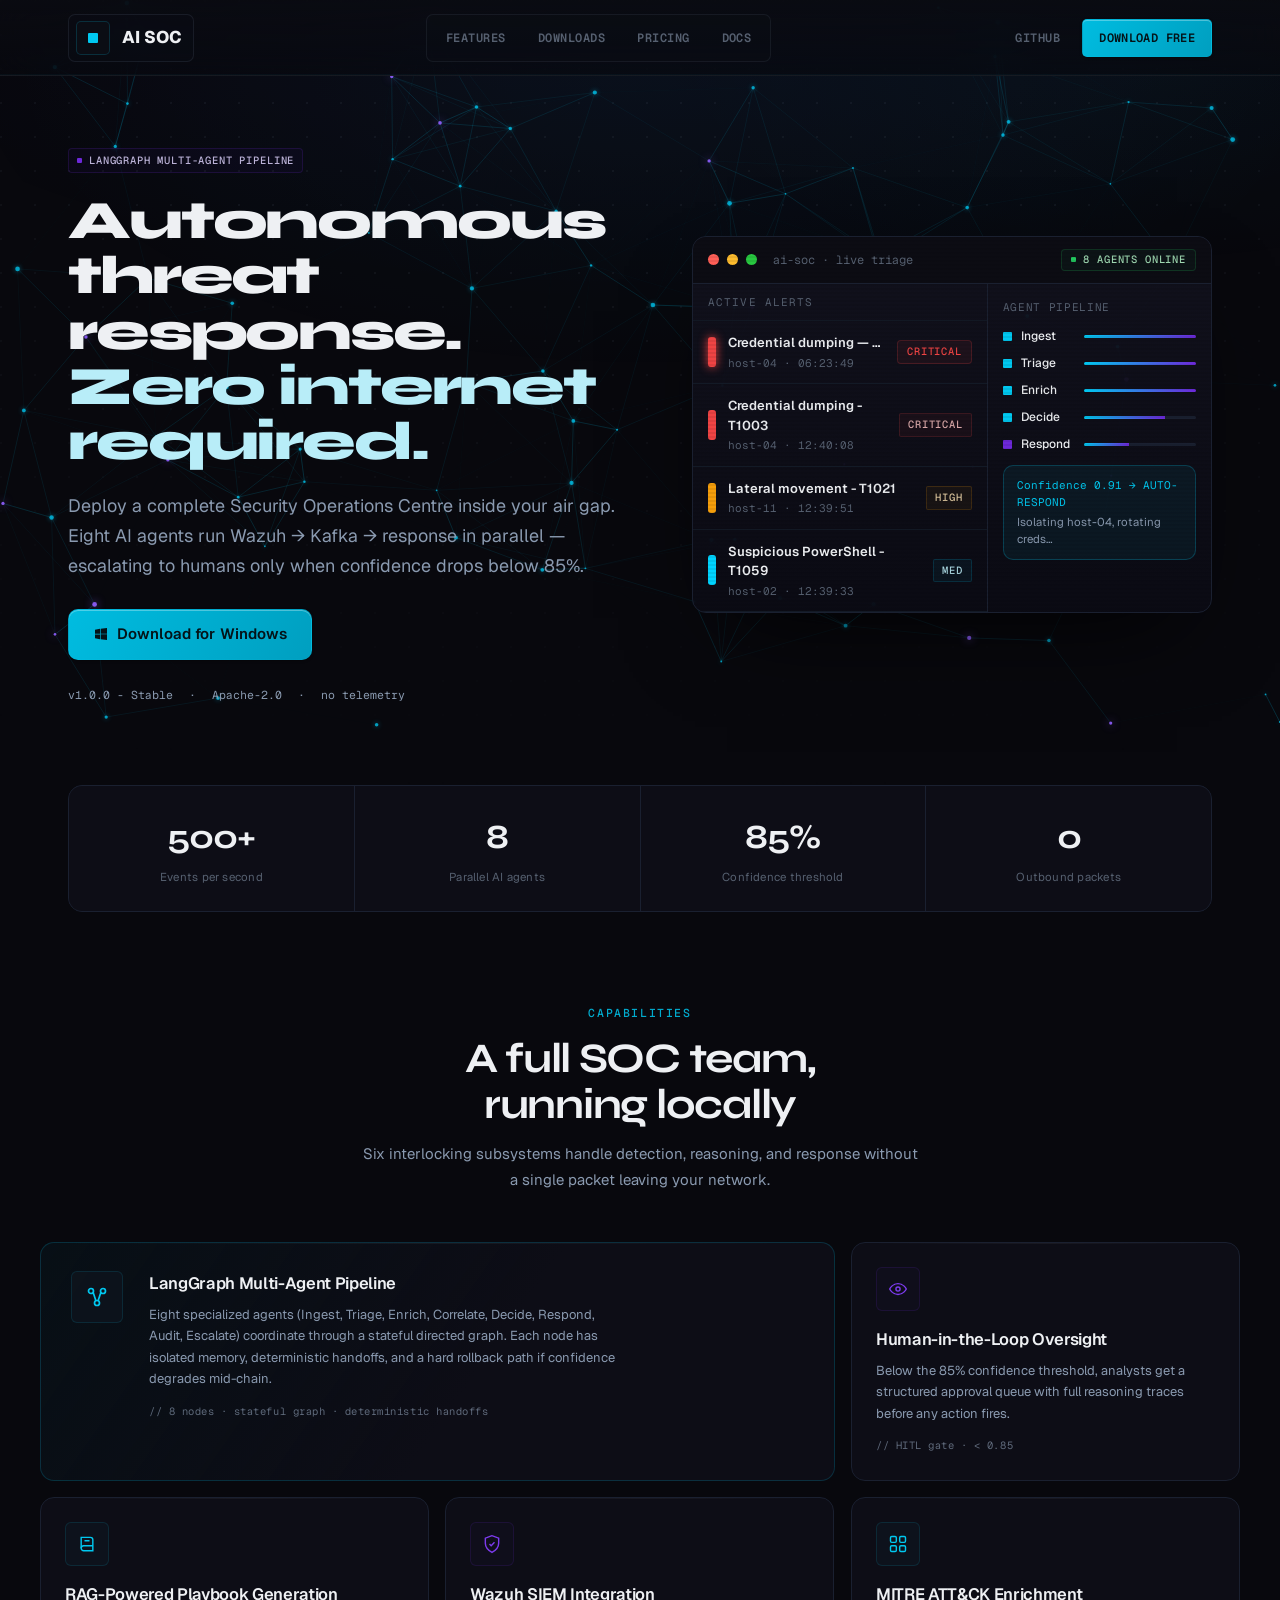
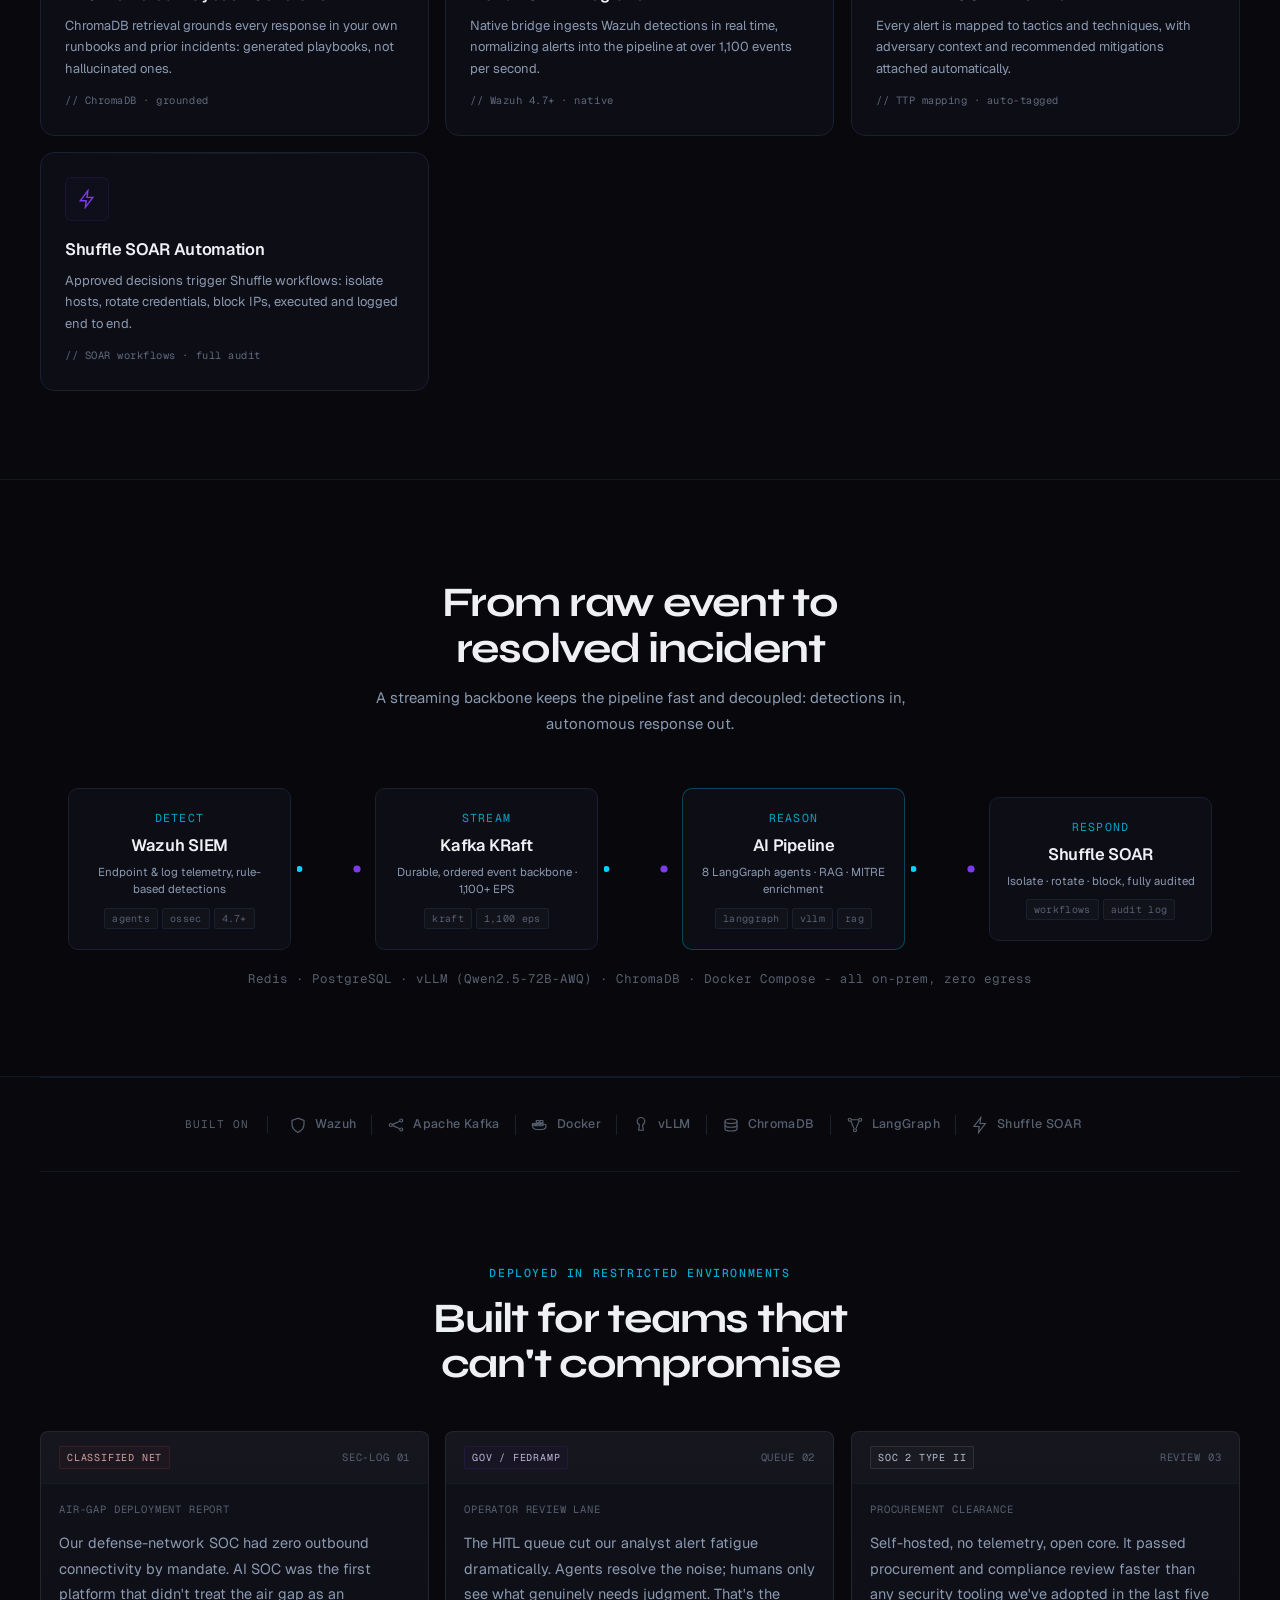
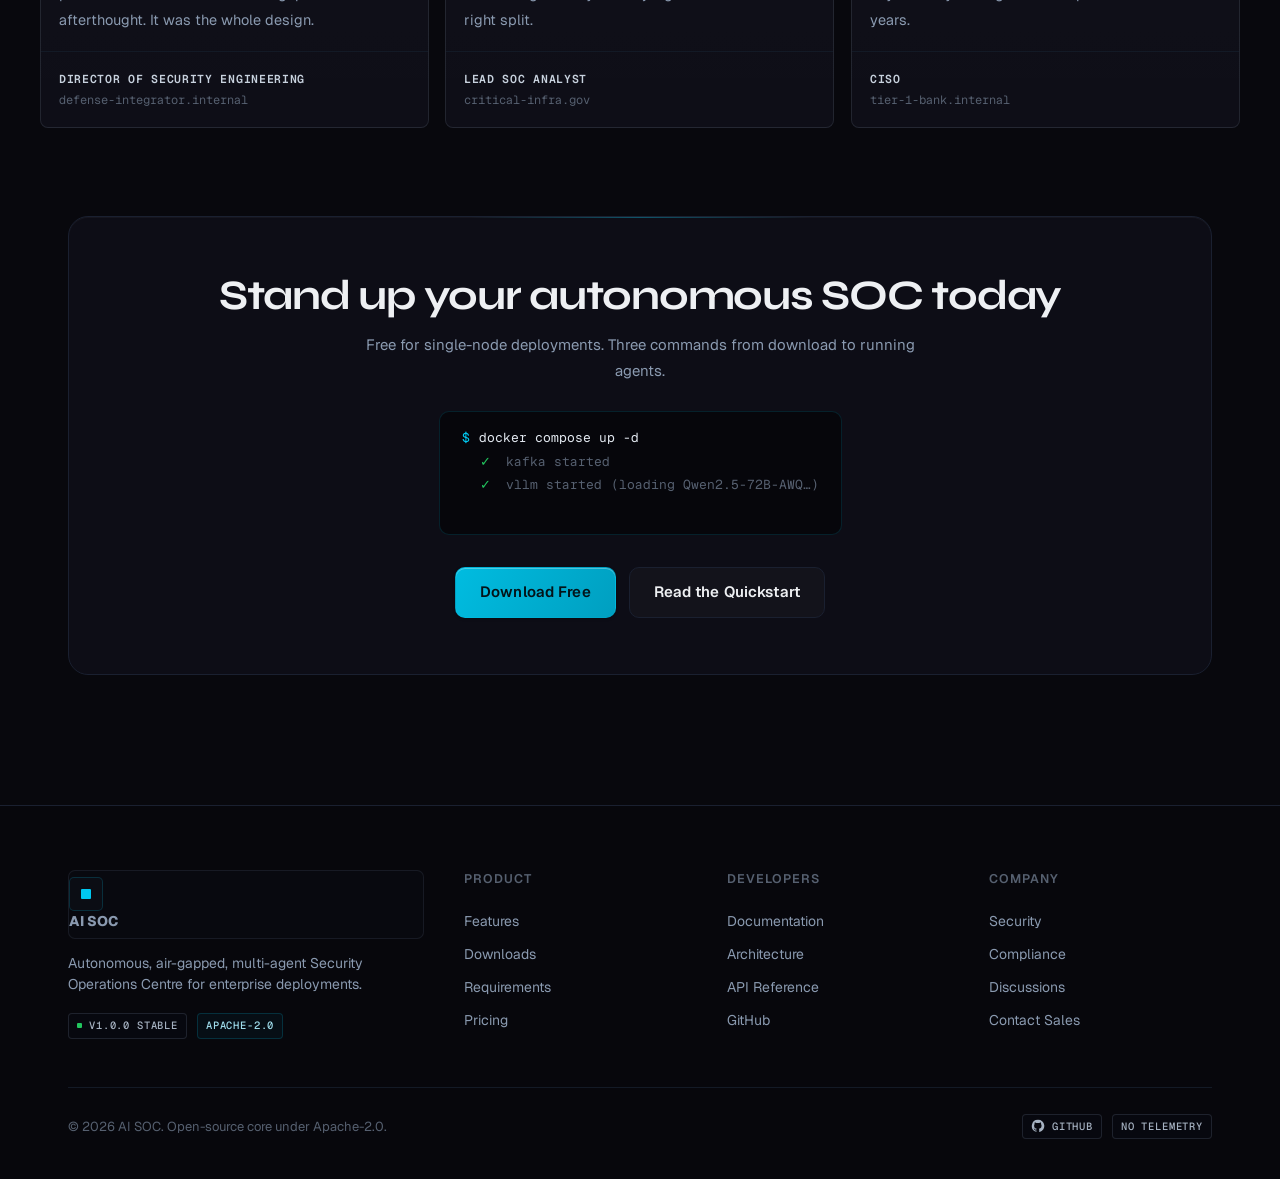
==== commit 5856eed9: "Update homepage events-per-second stat to 500+ Aligns the hero stat badge with the free-tier through" ====
--- a/index.html
+++ b/index.html
@@ -109,7 +109,7 @@
 <!-- ============ STATS BAR ============ -->
 <section class="container section-stats">
   <div class="stats-bar reveal">
-    <div class="stat-cell"><div class="stat-num" data-count="1100" data-suffix="+">1100+</div><div class="stat-label">Events per second</div></div>
+    <div class="stat-cell"><div class="stat-num" data-count="500" data-suffix="+">500+</div><div class="stat-label">Events per second</div></div>
     <div class="stat-cell"><div class="stat-num" data-count="8">8</div><div class="stat-label">Parallel AI agents</div></div>
     <div class="stat-cell"><div class="stat-num" data-count="85" data-suffix="%">85%</div><div class="stat-label">Confidence threshold</div></div>
     <div class="stat-cell"><div class="stat-num" data-count="0">0</div><div class="stat-label">Outbound packets</div></div>
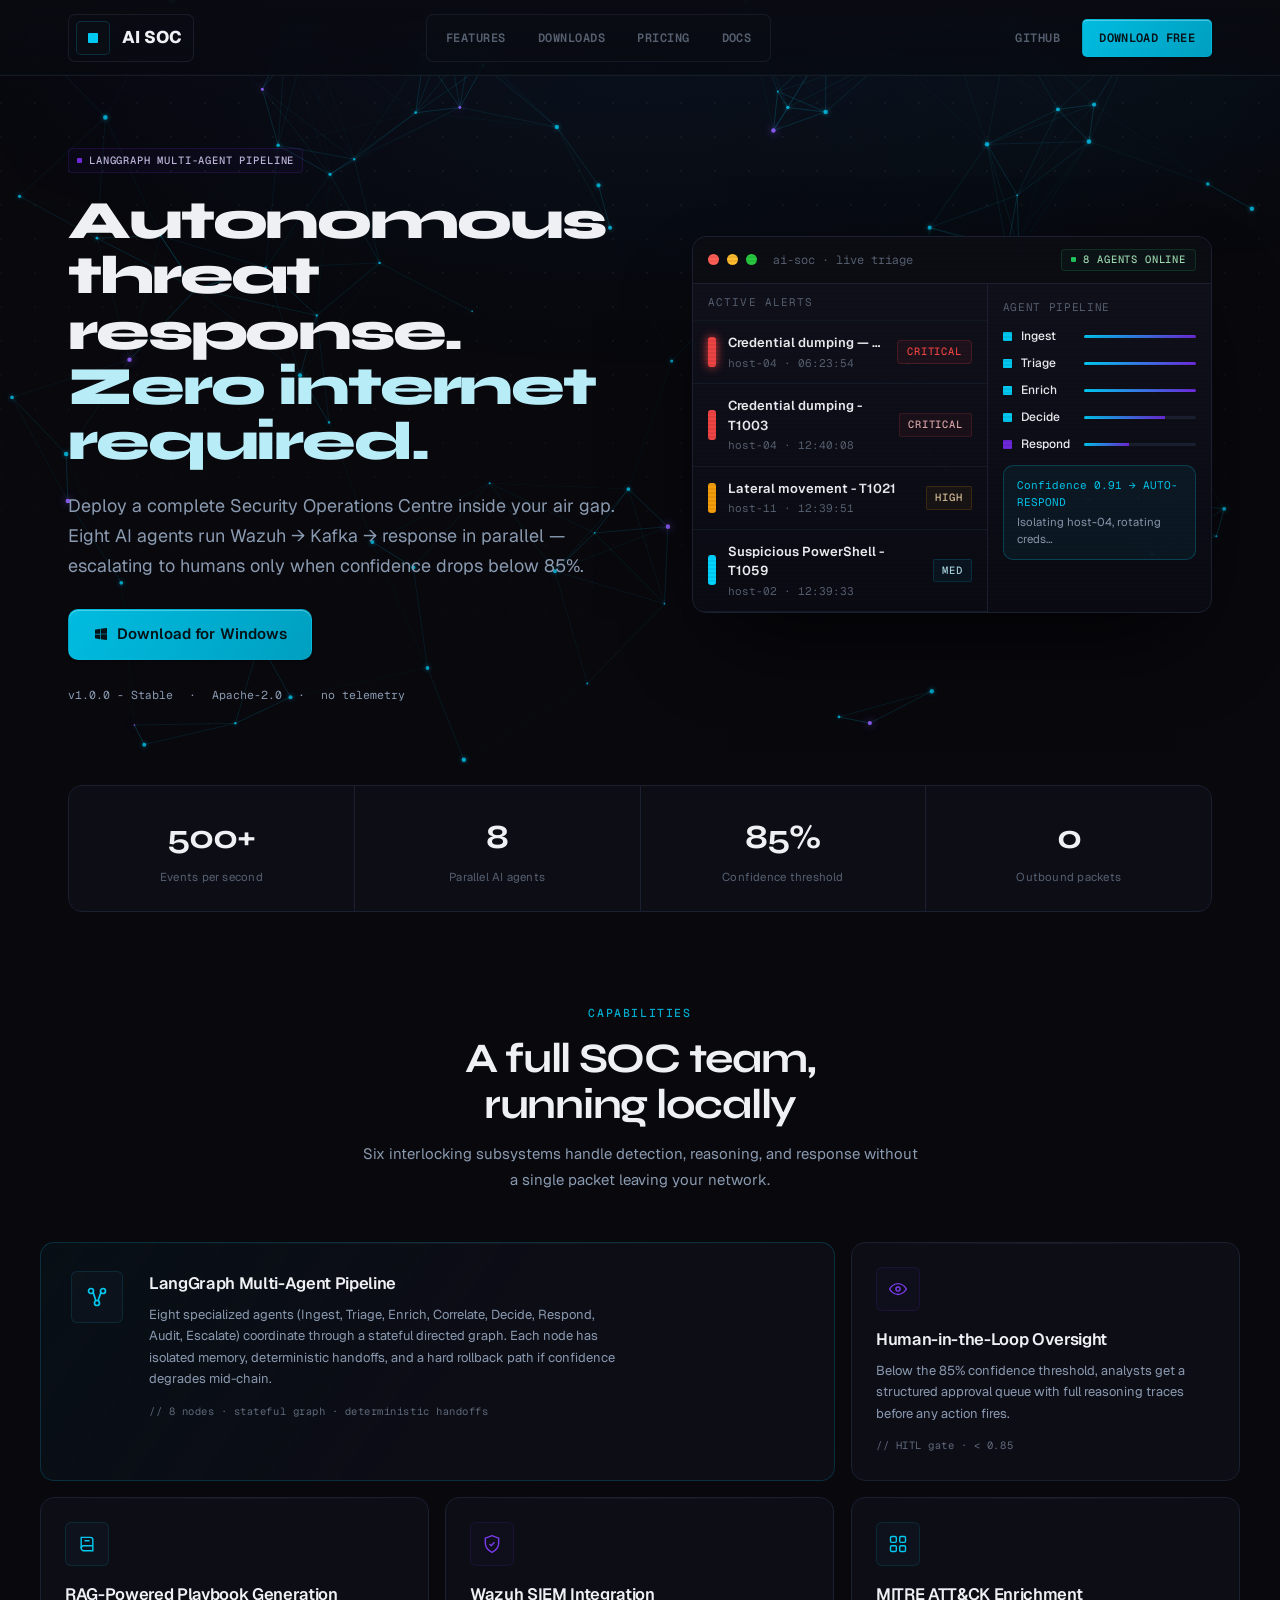
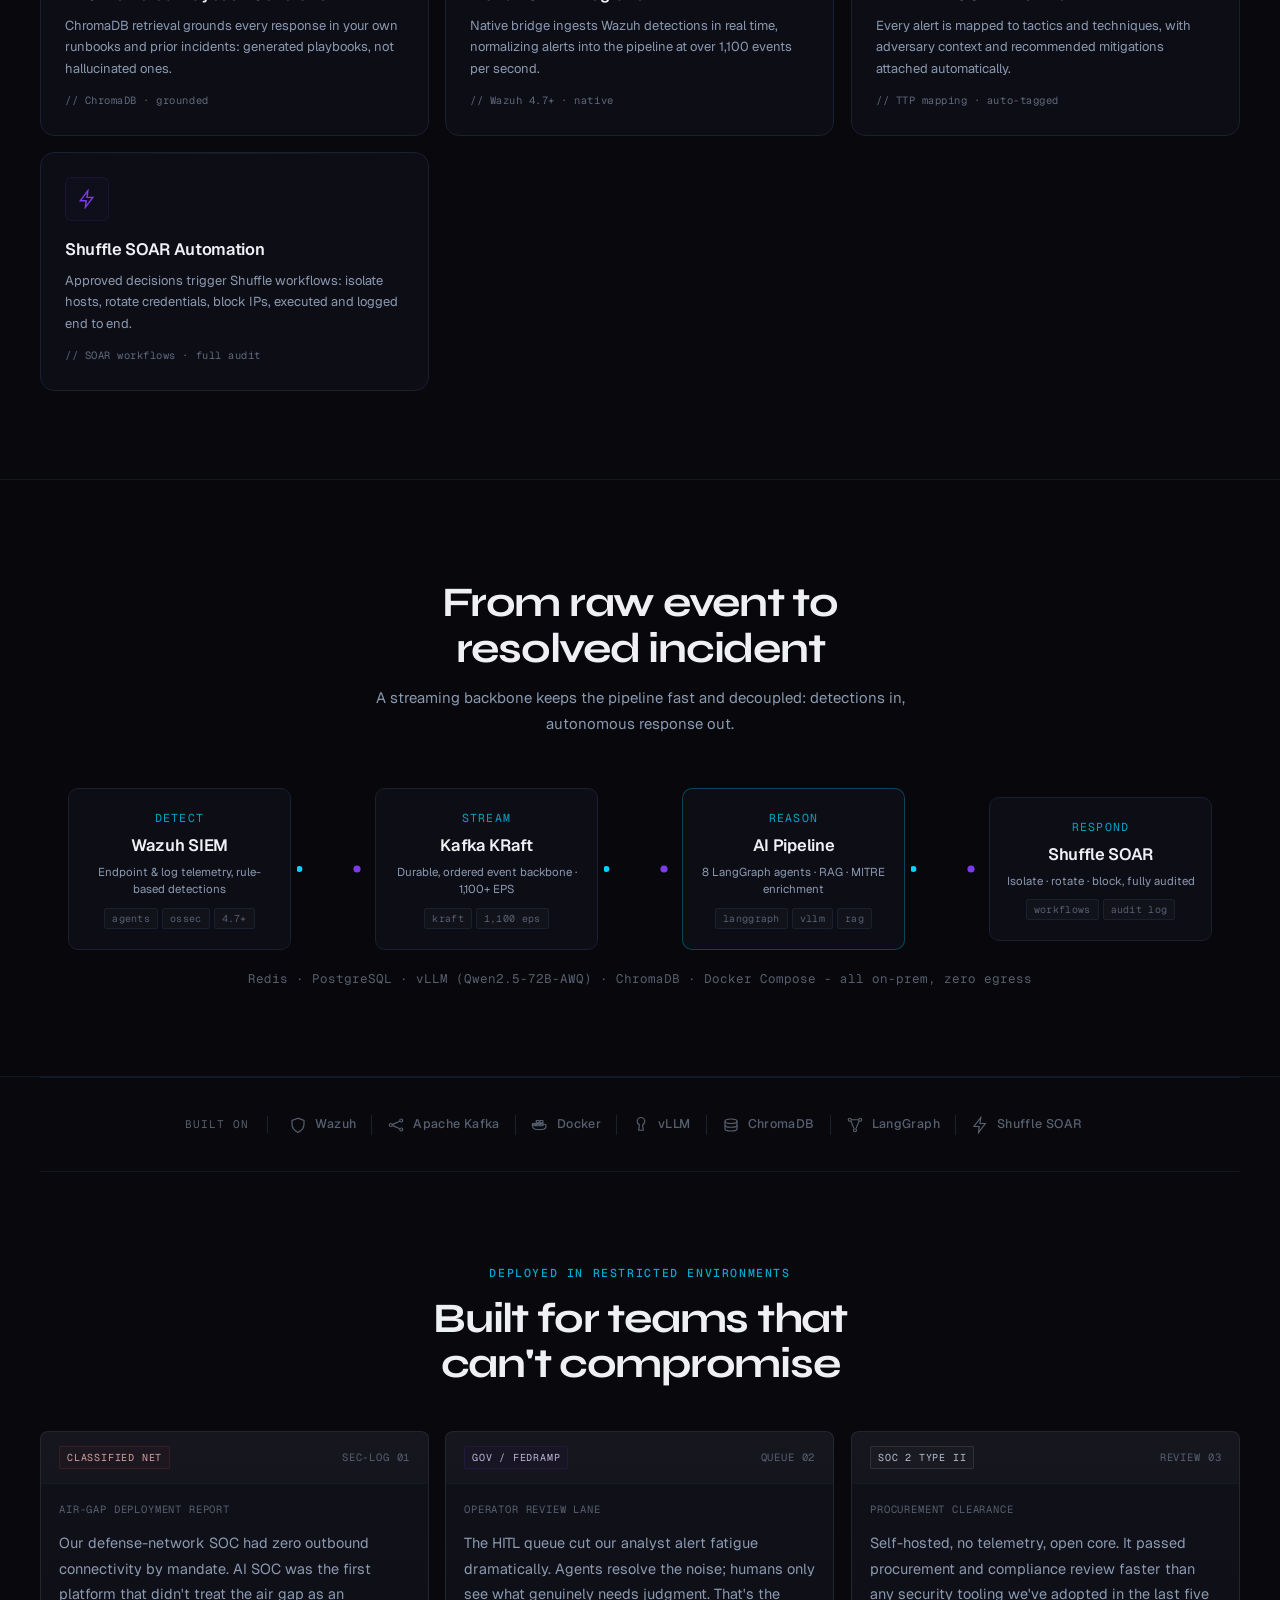
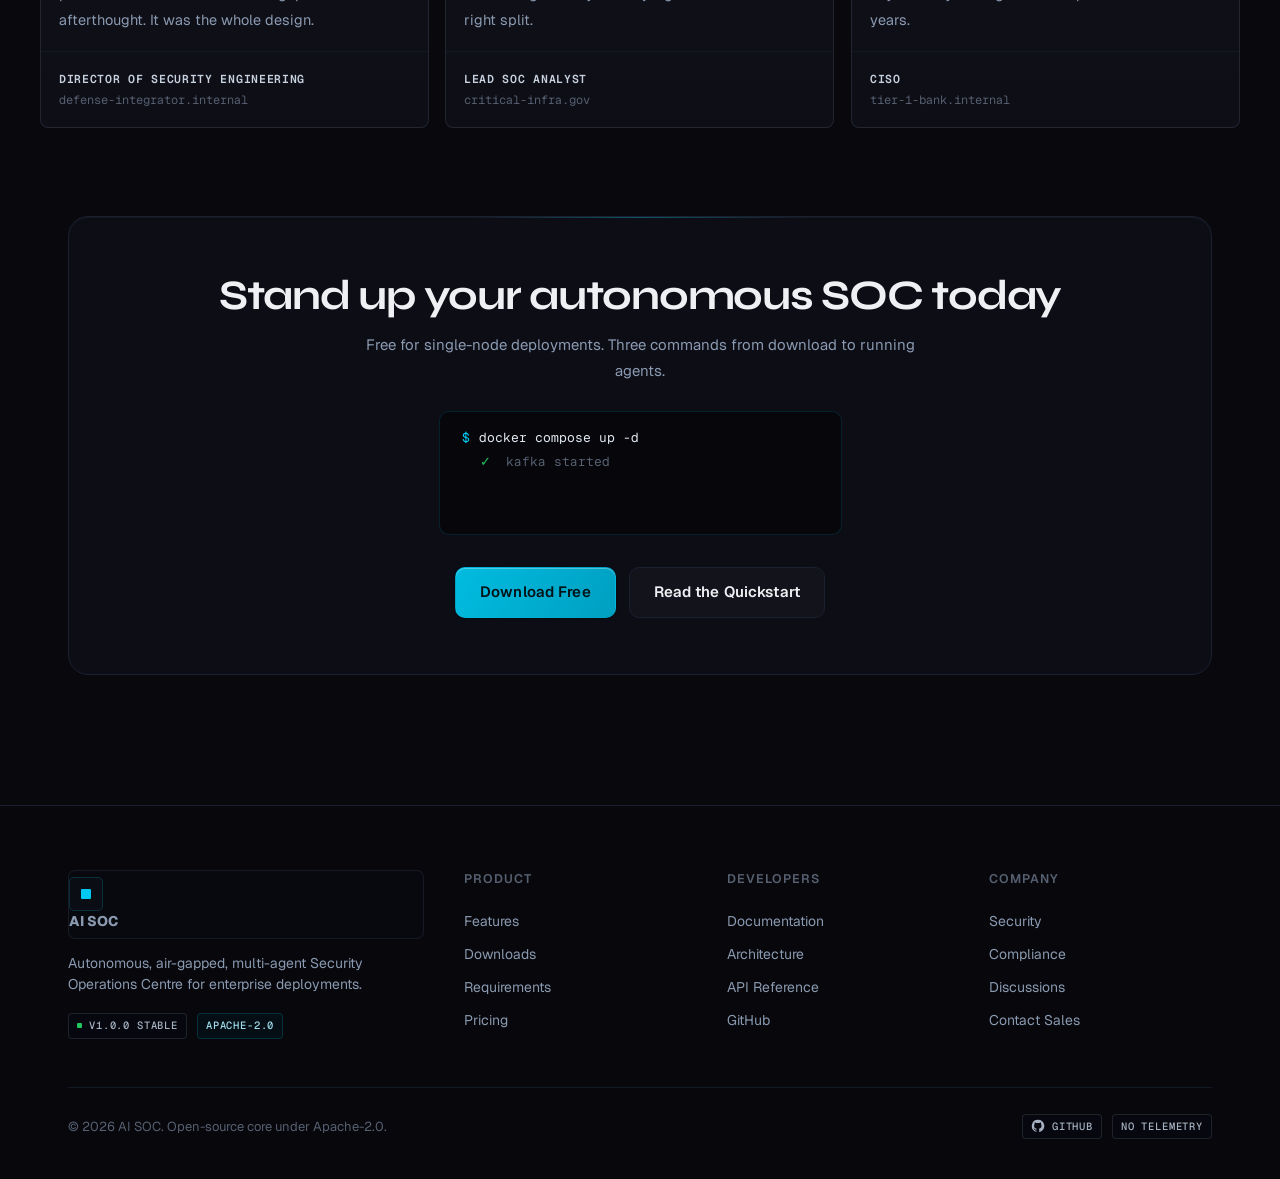
==== commit aa6c2012: "Point header GitHub button to the ai_soc repo The header link (and docs.html's Edit on GitHub varian" ====
--- a/index.html
+++ b/index.html
@@ -27,7 +27,7 @@
       <a href="docs.html">Docs</a>
     </nav>
     <div class="nav-right">
-      <a class="nav-signin" href="https://github.com/amunim12/ai_soc_website">GitHub</a>
+      <a class="nav-signin" href="https://github.com/amunim12/ai_soc">GitHub</a>
       <a class="btn btn--primary btn--sm" href="downloads.html">Download Free</a>
       <button class="nav-burger" aria-label="Menu"><svg viewBox="0 0 24 24" fill="none" stroke-width="2"><path d="M4 7h16M4 12h16M4 17h16"/></svg></button>
     </div>
